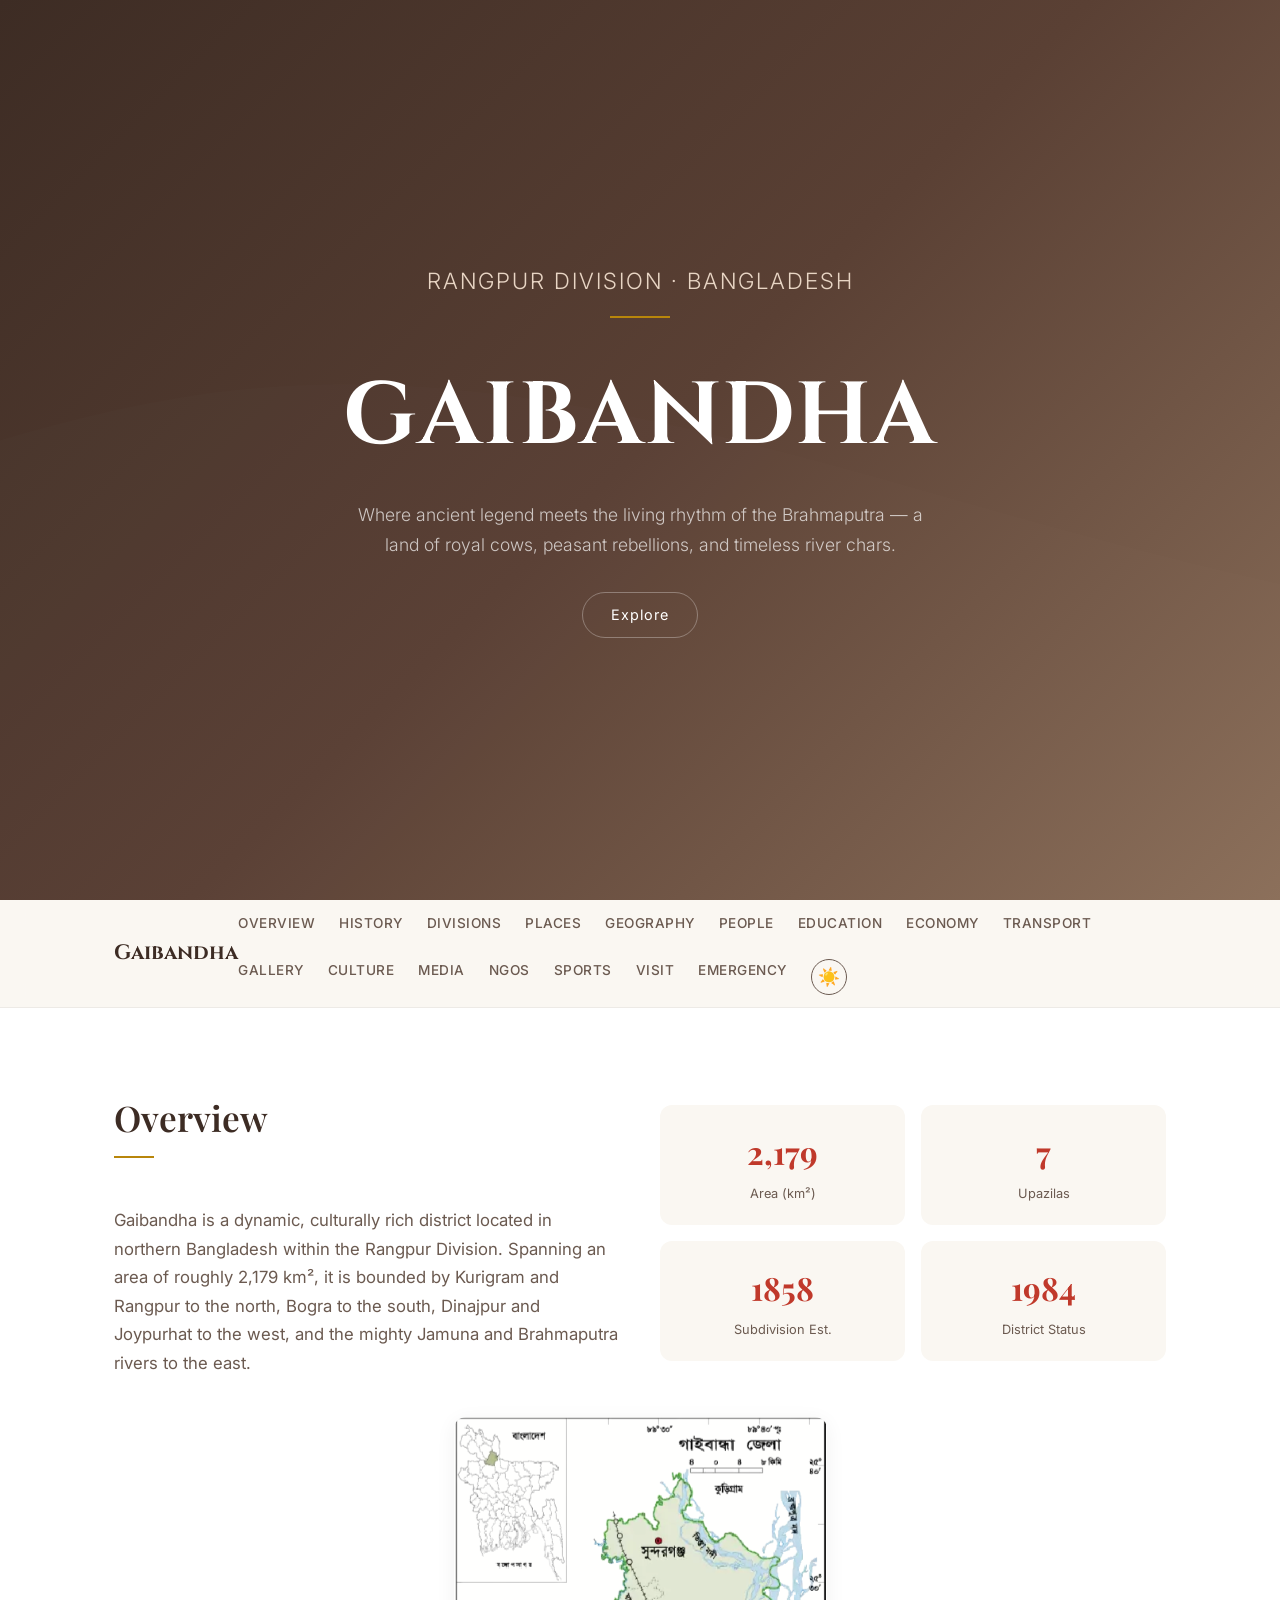
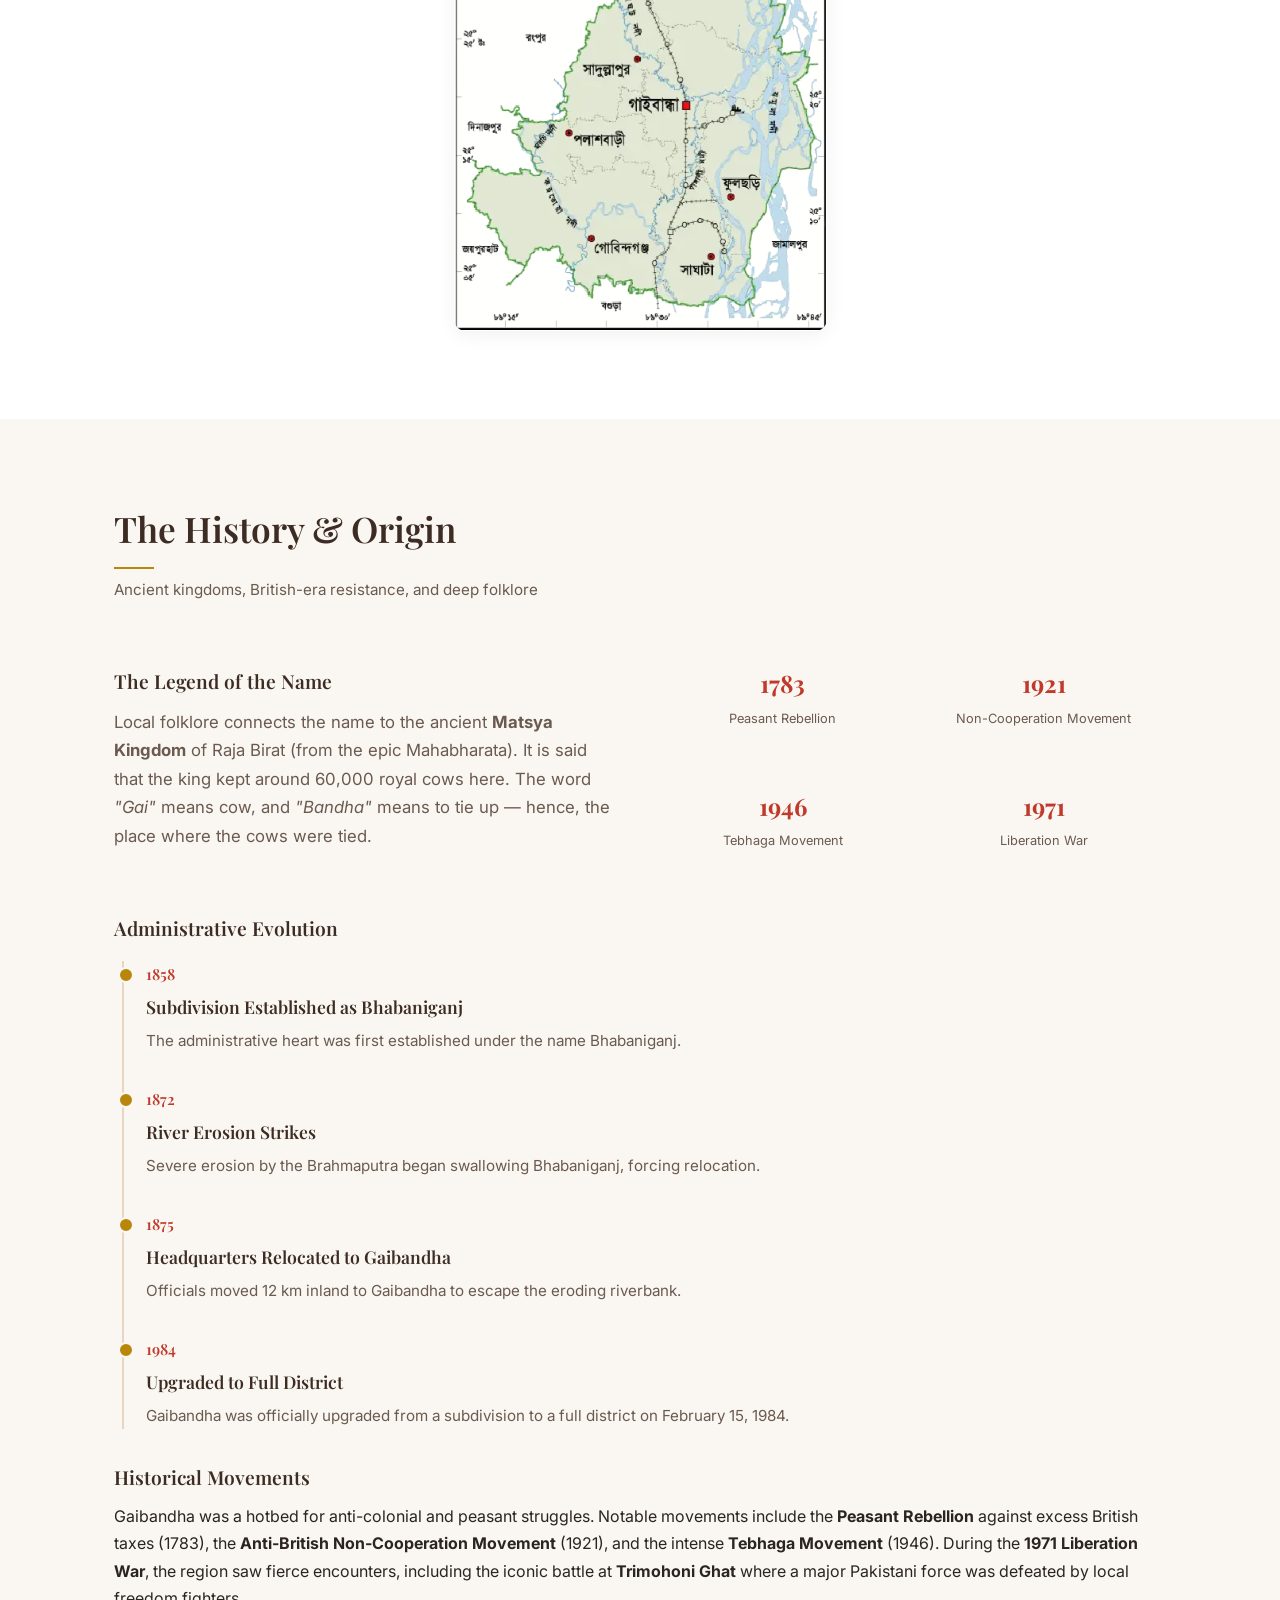
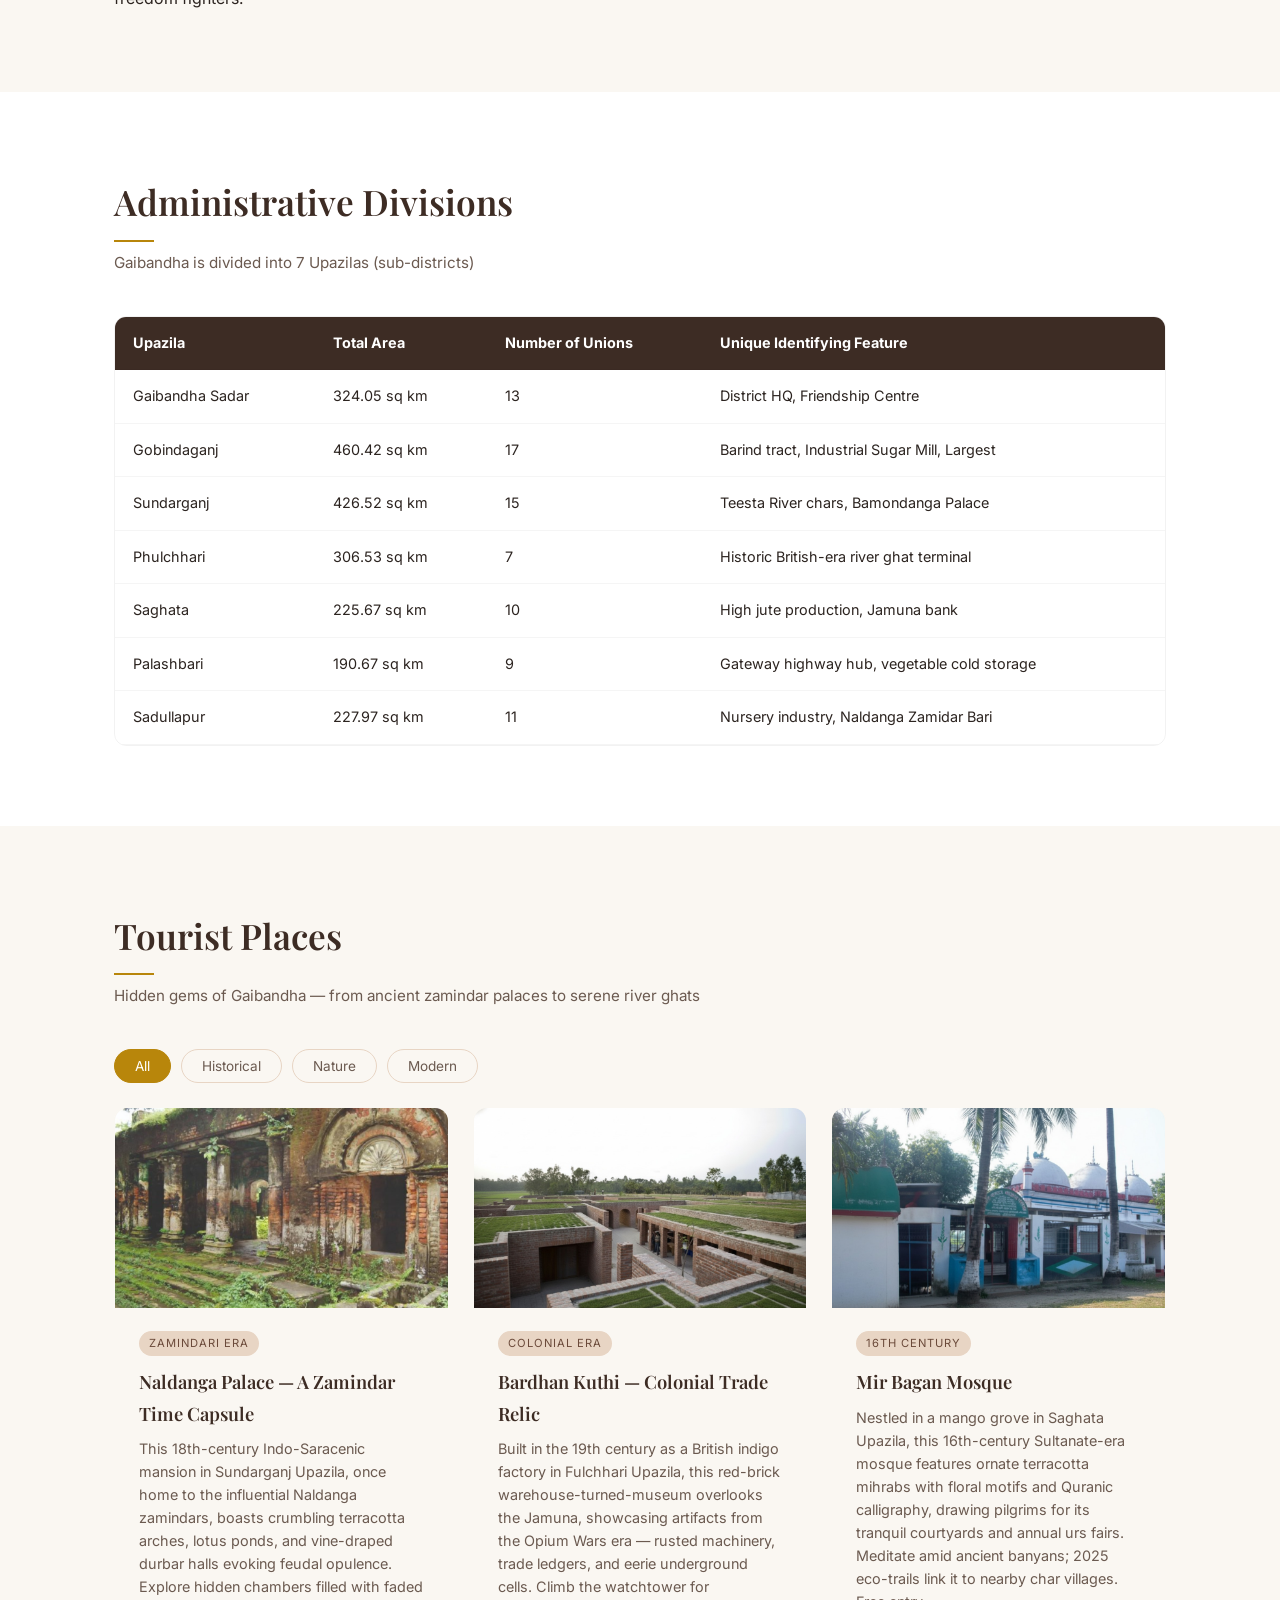
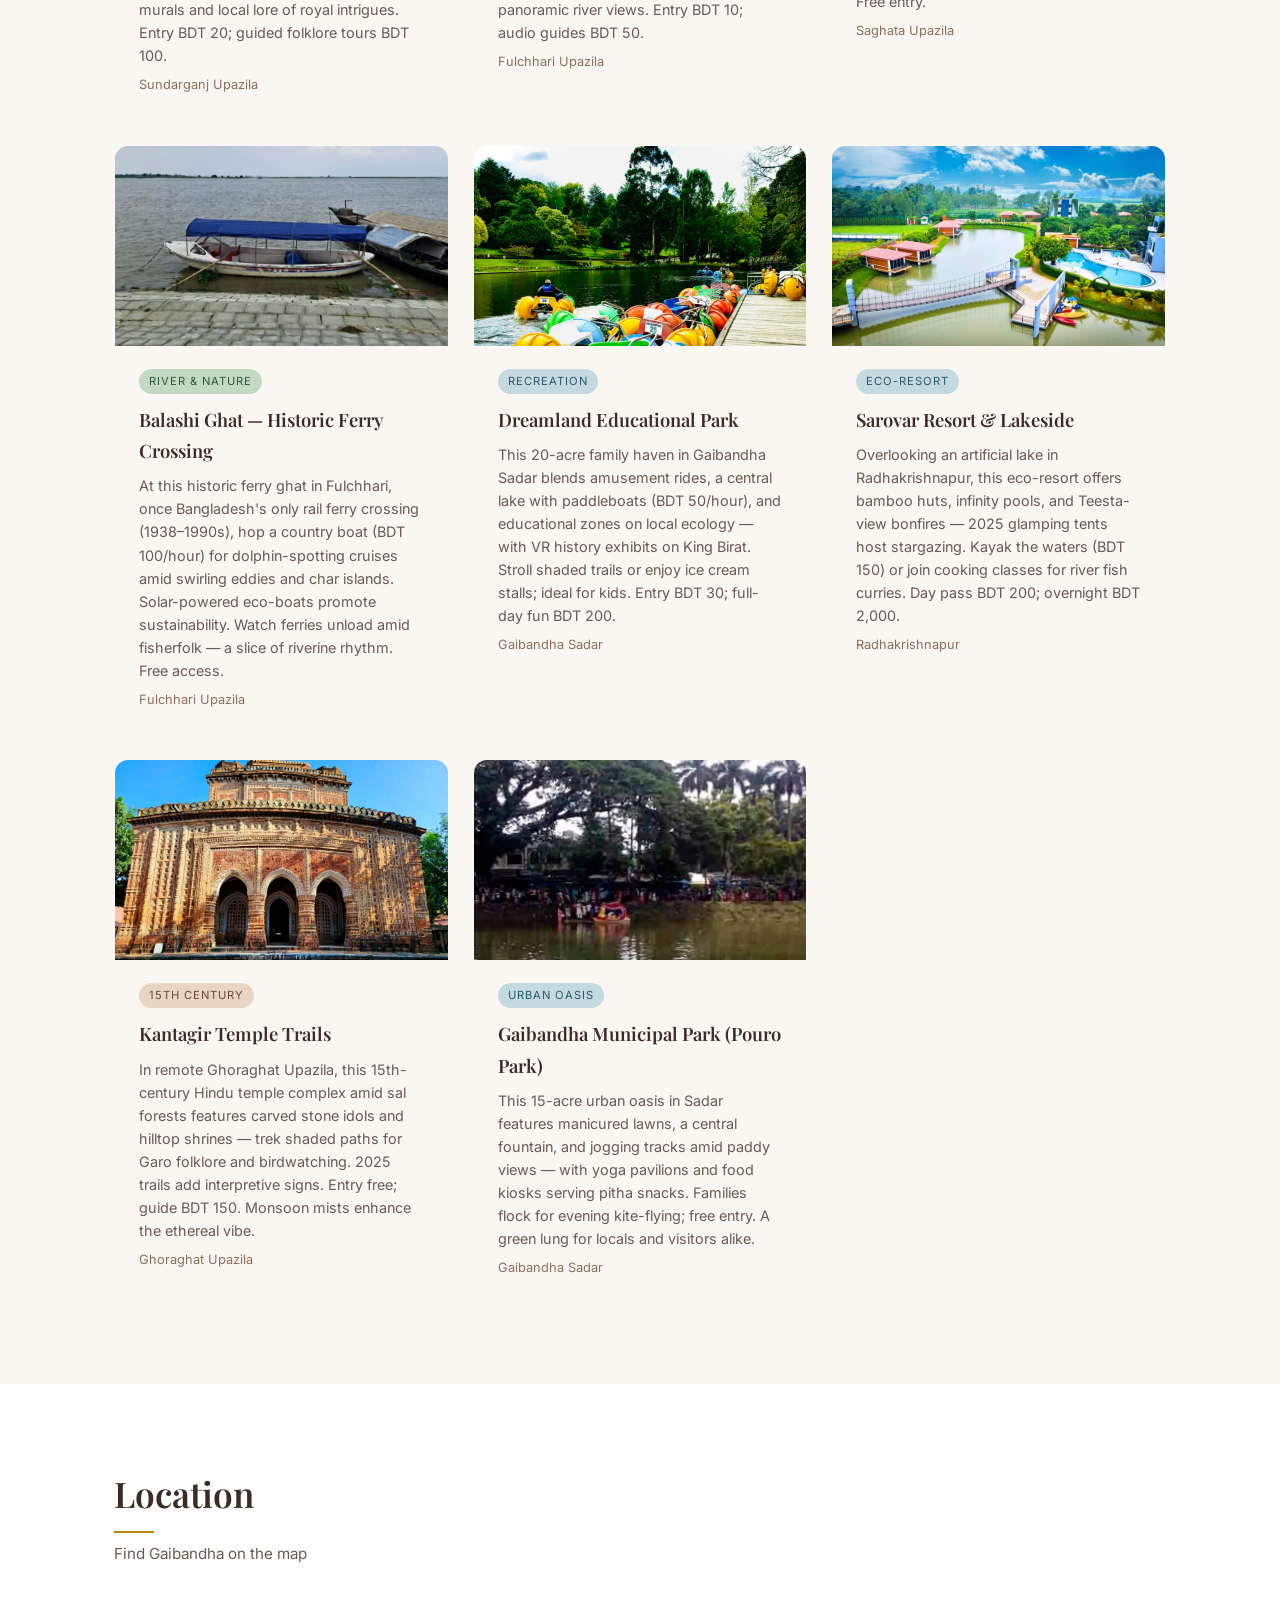
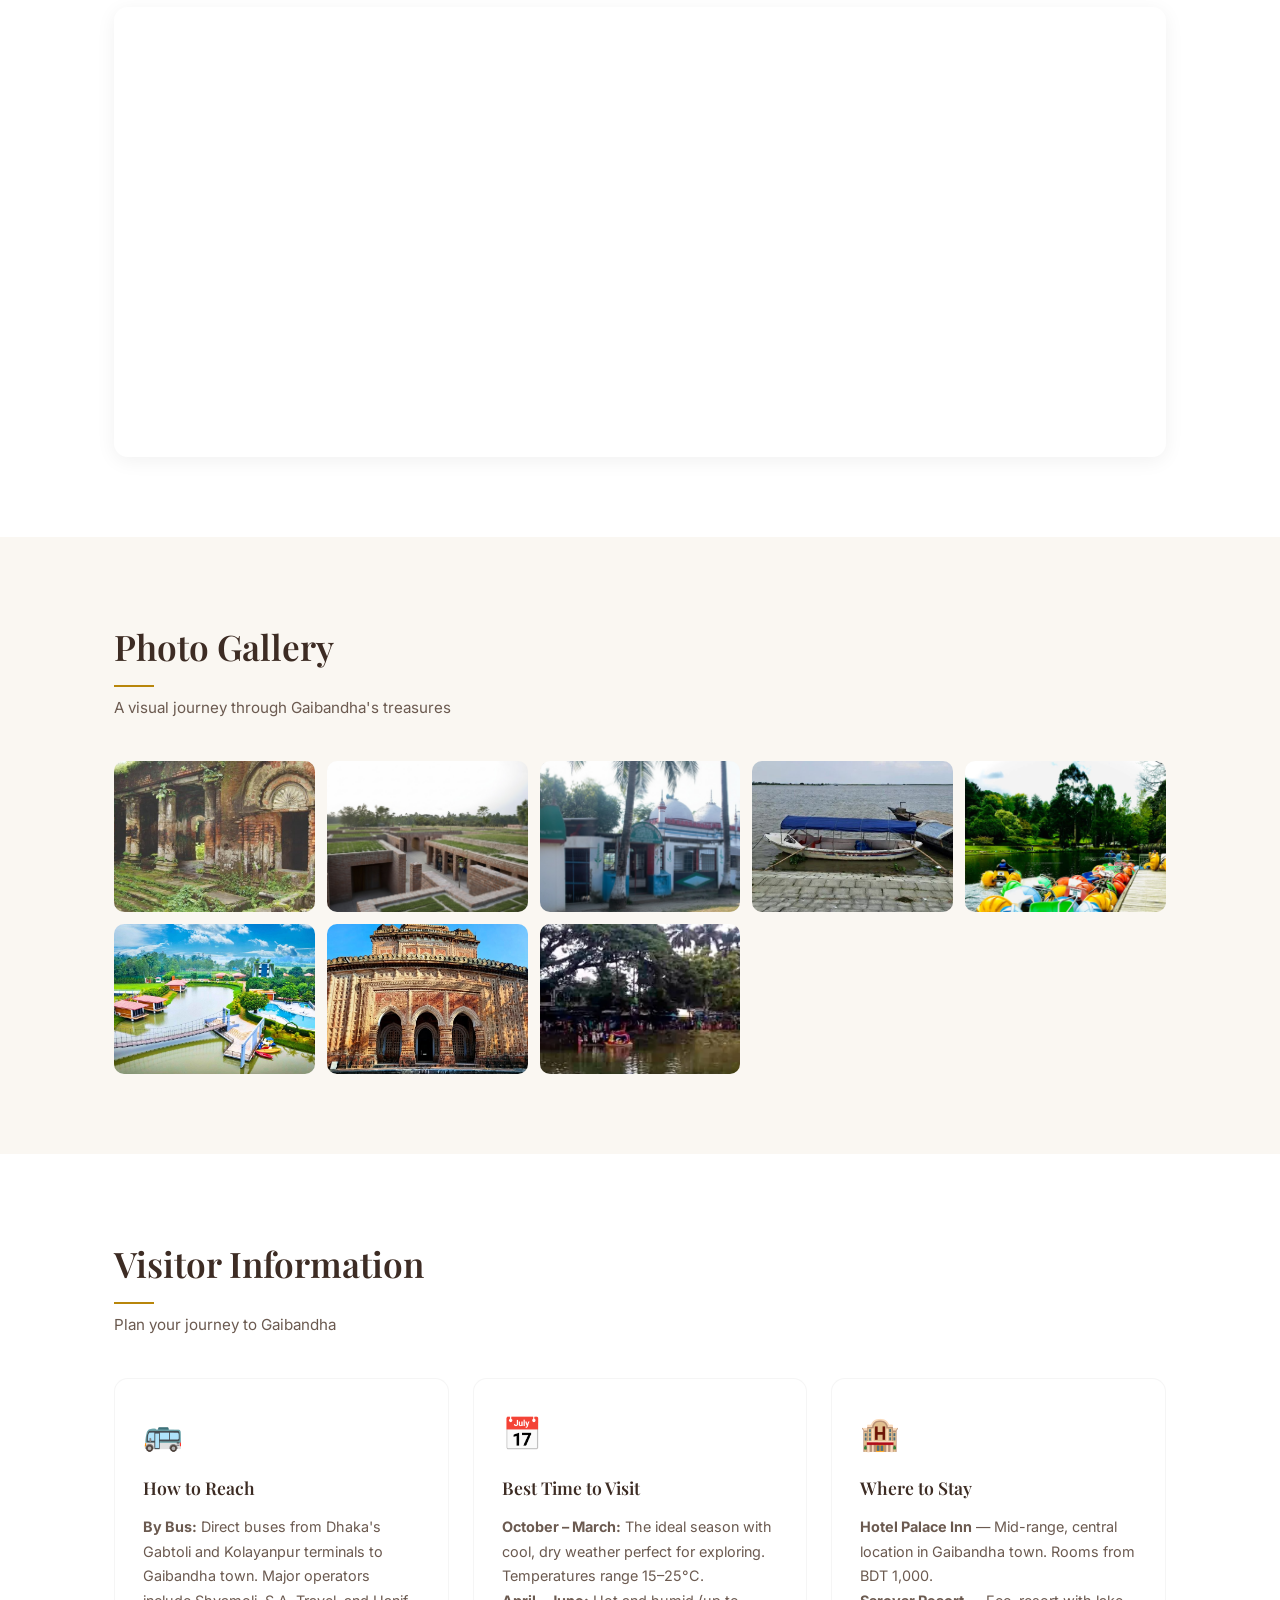
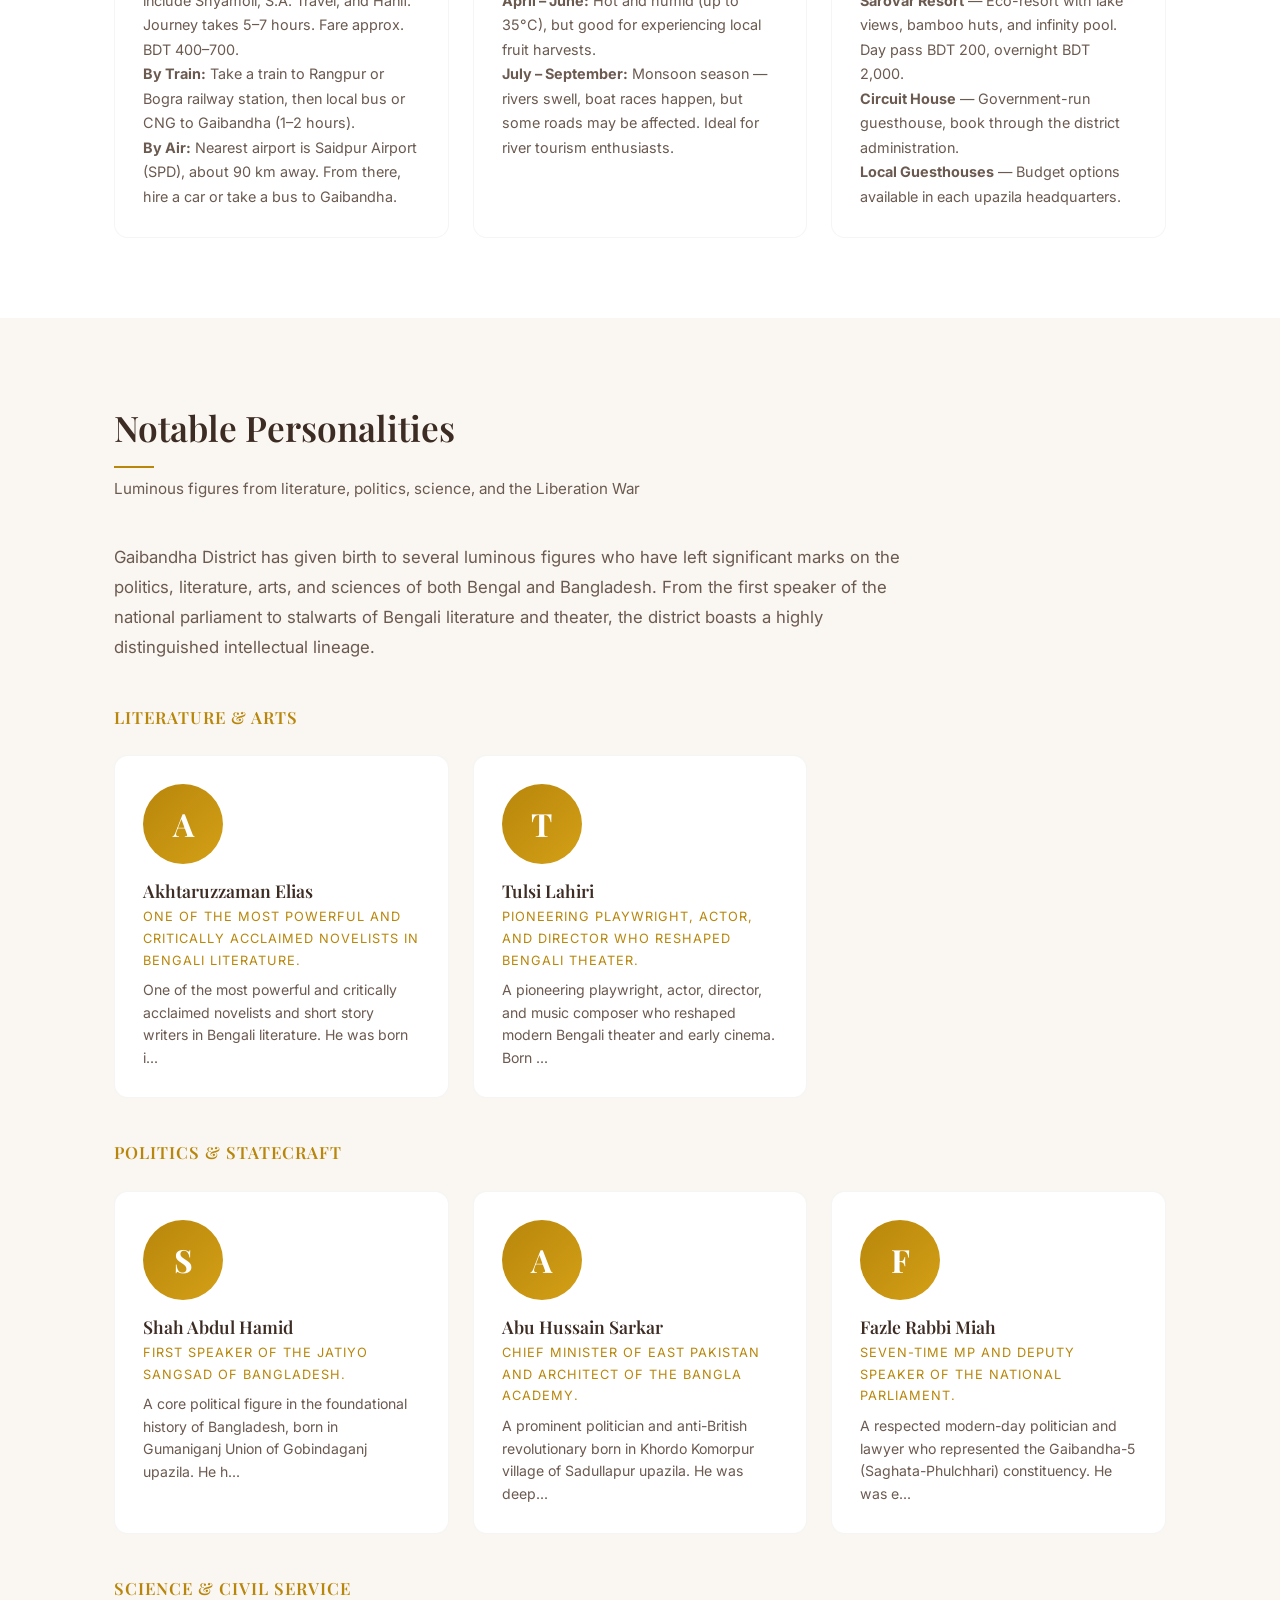
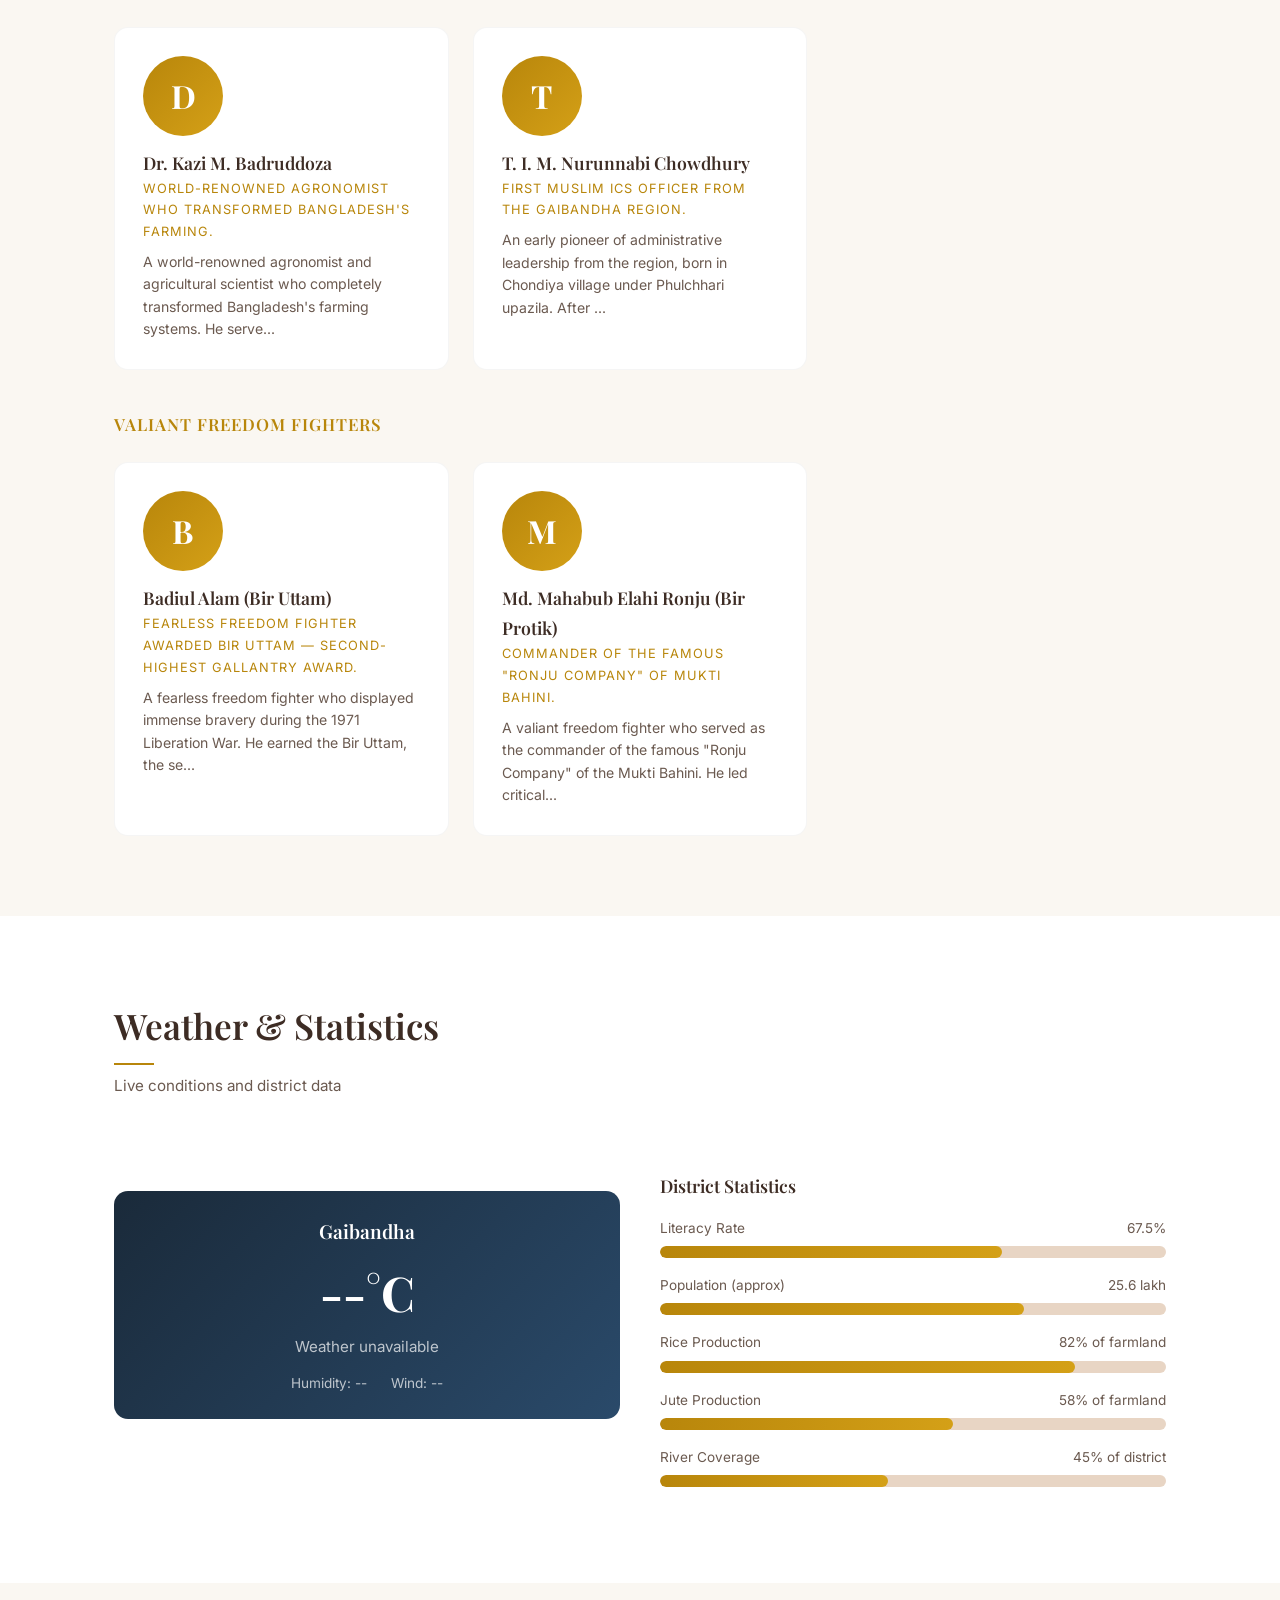
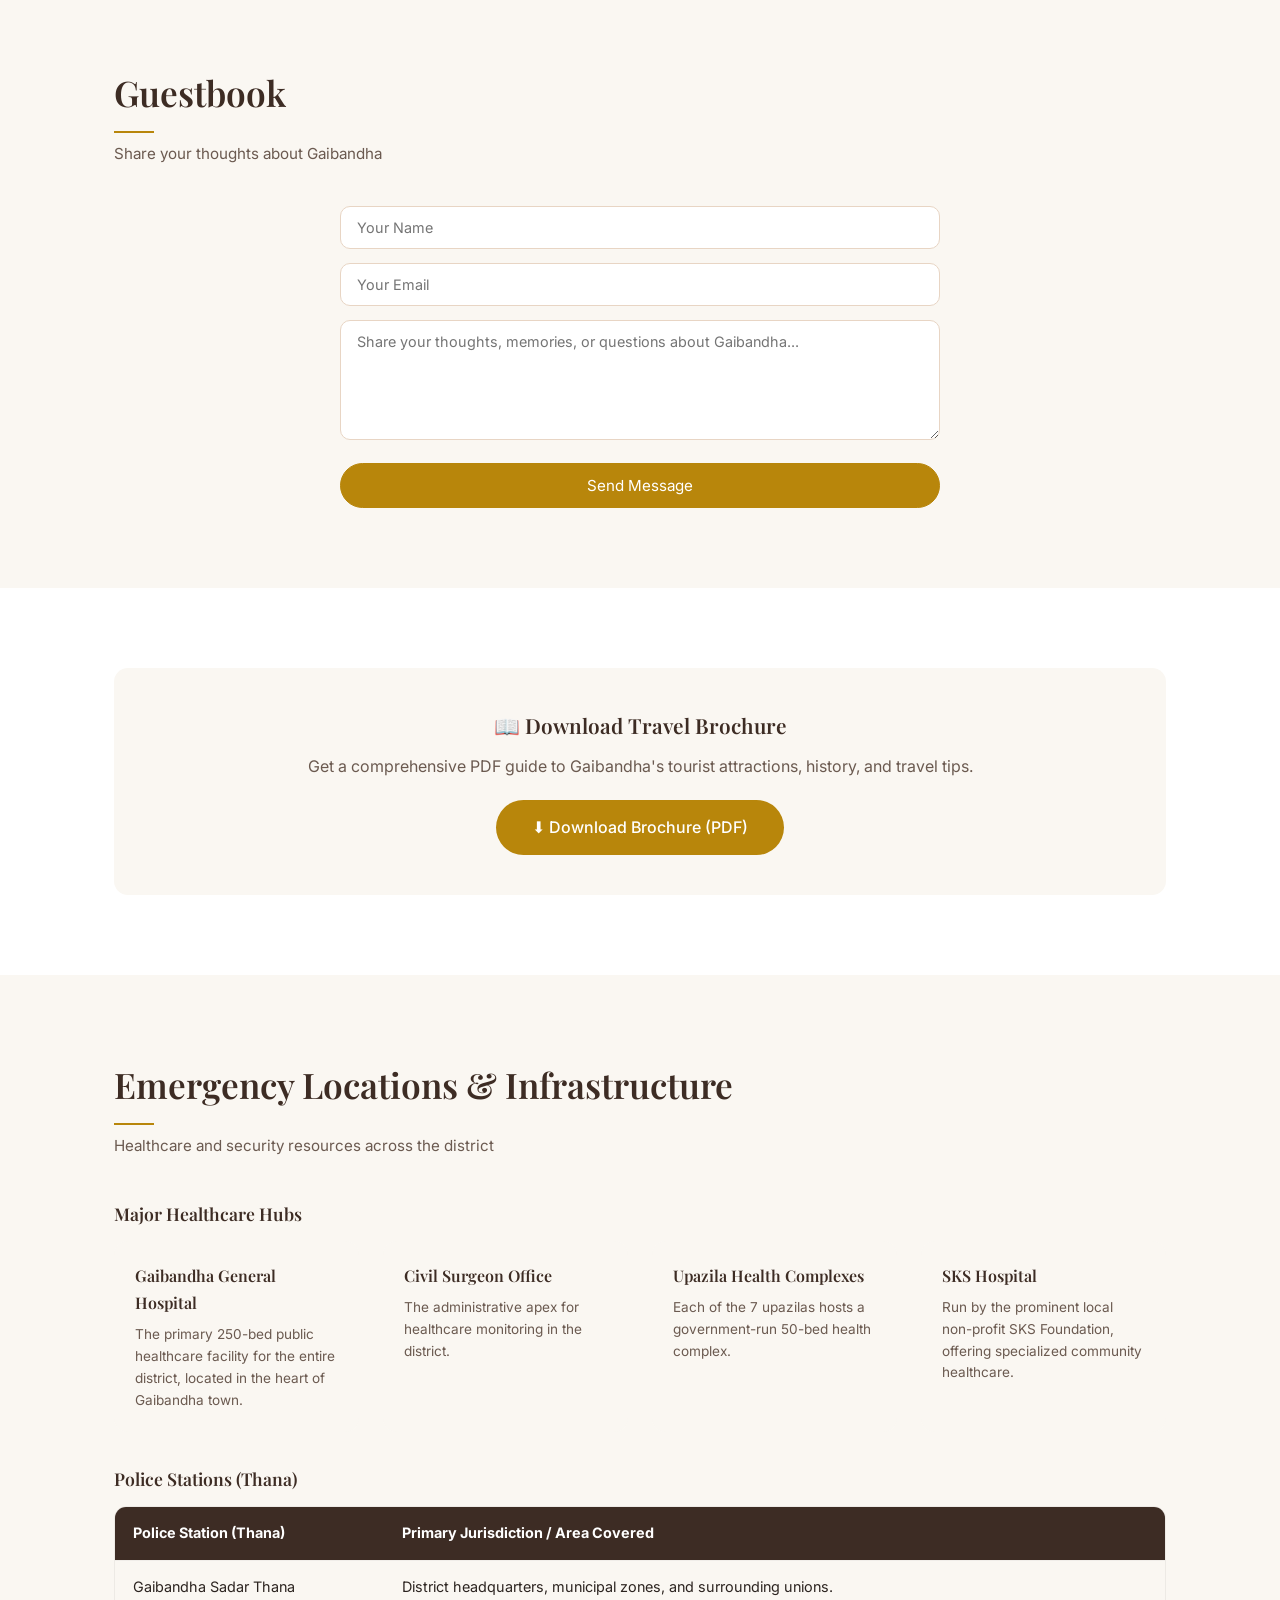
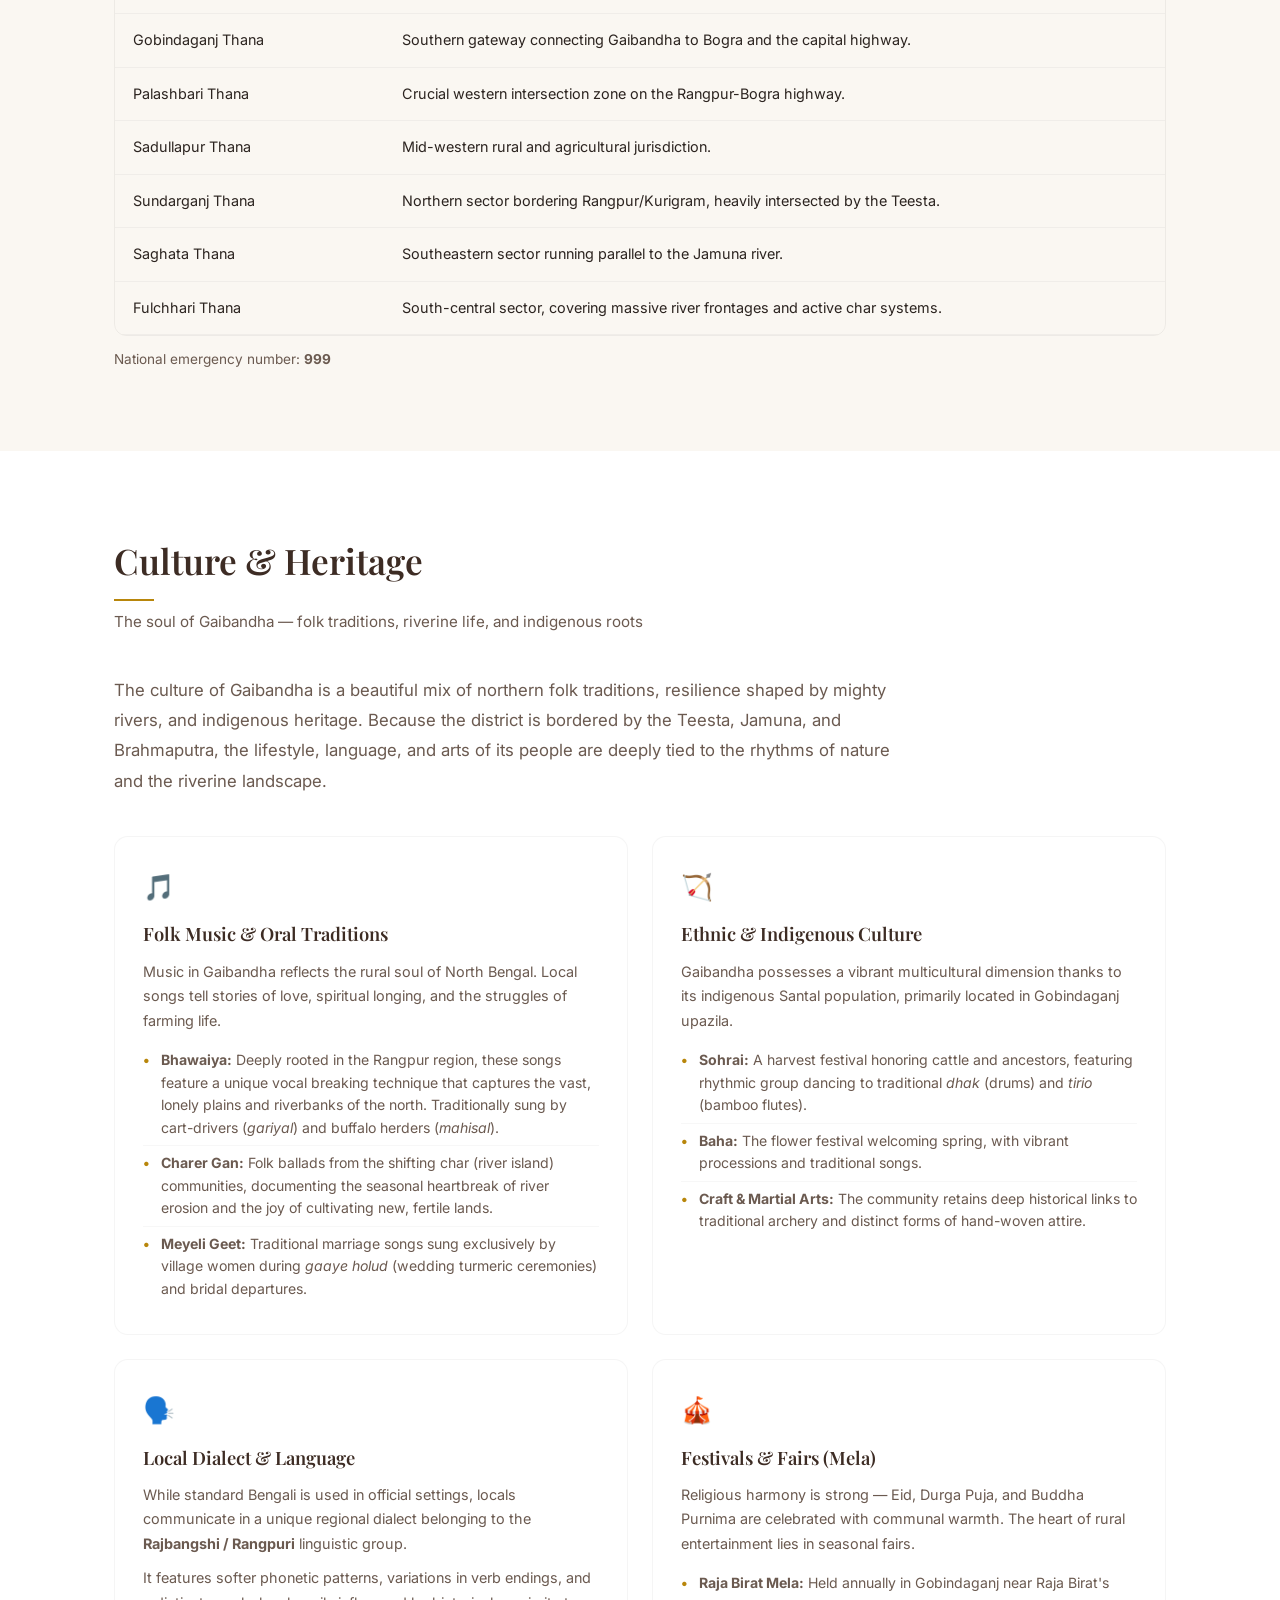
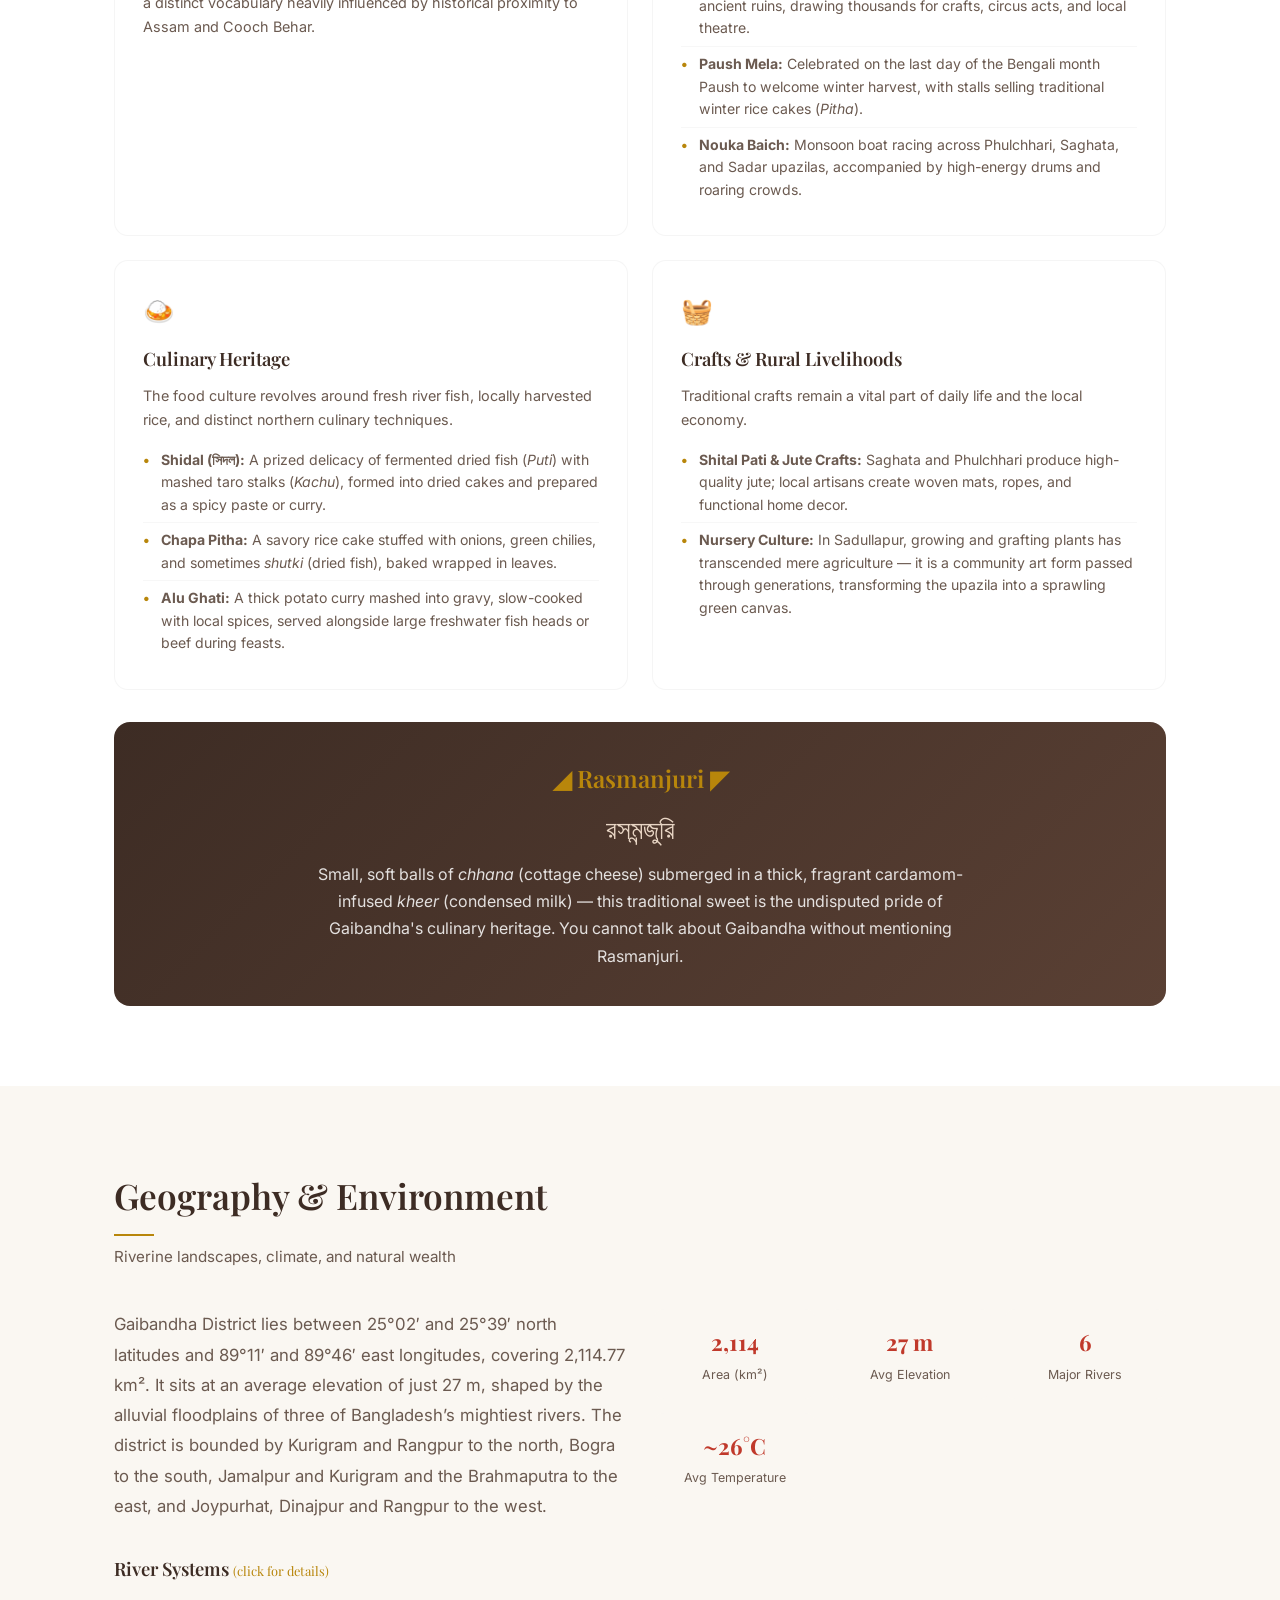
==== index.html @ a961a449 "Initial commit: Gaibandha district single-page website" ====
<!DOCTYPE html>
<html lang="en" data-theme="light">
<head>
  <meta charset="UTF-8" />
  <meta name="viewport" content="width=device-width, initial-scale=1.0" />
  <title>Gaibandha — Land of the Matsya Kingdom</title>
  <meta name="description" content="Explore Gaibandha — a culturally rich district in northern Bangladesh within the Rangpur Division. Discover the legend of the Matsya Kingdom, ancient zamindar palaces, river ghats, and vibrant folk traditions." />
  <meta name="keywords" content="Gaibandha, Bangladesh, Matsya Kingdom, tourist places, Naldanga Palace, Balashi Ghat, Bardhan Kuthi, Rangpur Division" />
  <meta property="og:title" content="Gaibandha — Land of the Matsya Kingdom" />
  <meta property="og:description" content="Where ancient legend meets the living rhythm of the Brahmaputra — a land of royal cows, peasant rebellions, and timeless river chars." />
  <meta property="og:image" content="map.png" />
  <meta property="og:url" content="https://gaibandha.gov.bd" />
  <meta property="og:type" content="website" />
  <meta property="og:locale" content="en_US" />
  <meta name="twitter:card" content="summary_large_image" />
  <meta name="twitter:title" content="Gaibandha — Land of the Matsya Kingdom" />
  <meta name="twitter:description" content="Where ancient legend meets the living rhythm of the Brahmaputra — a land of royal cows, peasant rebellions, and timeless river chars." />
  <meta name="twitter:image" content="map.png" />
  <link rel="stylesheet" href="style.css">
</head>
<body>

<div id="loader">
  <div class="loader-spinner"></div>
  <div class="loader-text">Loading Gaibandha...</div>
</div>

<!-- ═══ Hero ═══ -->
<header class="hero">
  <div class="hero-content">
    <p class="subtitle">Rangpur Division · Bangladesh</p>
    <div class="divider"></div>
    <h1>Gaibandha</h1>
    <p class="tagline">Where ancient legend meets the living rhythm of the Brahmaputra — a land of royal cows, peasant rebellions, and timeless river chars.</p>
    <a href="#overview" class="scroll-btn">Explore</a>
  </div>
</header>

<!-- ═══ Nav ═══ -->
<nav>
  <div class="container">
    <a href="#" class="logo">Gaibandha</a>
    <button class="hamburger" id="hamburger" aria-label="Toggle navigation menu">
      <span></span>
      <span></span>
      <span></span>
    </button>
    <div class="links" id="navLinks">
      <a href="#overview">Overview</a>
      <a href="#history">History</a>
      <a href="#admin">Divisions</a>
      <a href="#tourist-places">Places</a>
      <a href="#geography">Geography</a>
      <a href="#demographics">People</a>
      <a href="#education">Education</a>
      <a href="#economy">Economy</a>
      <a href="#transport">Transport</a>
      <a href="#gallery">Gallery</a>
      <a href="#culture">Culture</a>
      <a href="#media">Media</a>
      <a href="#ngos">NGOs</a>
      <a href="#sports">Sports</a>
      <a href="#visitor-info">Visit</a>
      <a href="#emergency">Emergency</a>
      <button class="dark-toggle" id="darkToggle" aria-label="Toggle dark mode">☀️</button>
    </div>
  </div>
</nav>

<!-- ═══ Overview ═══ -->
<section id="overview">
  <div class="container">
    <div class="overview-grid">
      <div>
        <div class="section-header">
          <h2 class="section-title">Overview</h2>
        </div>
        <p>Gaibandha is a dynamic, culturally rich district located in northern Bangladesh within the Rangpur Division. Spanning an area of roughly 2,179 km&sup2;, it is bounded by Kurigram and Rangpur to the north, Bogra to the south, Dinajpur and Joypurhat to the west, and the mighty Jamuna and Brahmaputra rivers to the east.</p>
      </div>
      <div class="stat-cards">
        <div class="stat-card">
          <div class="num">2,179</div>
          <div class="label">Area (km&sup2;)</div>
        </div>
        <div class="stat-card">
          <div class="num">7</div>
          <div class="label">Upazilas</div>
        </div>
        <div class="stat-card">
          <div class="num">1858</div>
          <div class="label">Subdivision Est.</div>
        </div>
        <div class="stat-card">
          <div class="num">1984</div>
          <div class="label">District Status</div>
        </div>
      </div>
    </div>
    <div style="margin-top:40px;text-align:center;">
      <img src="map.png" alt="Map of Gaibandha" style="max-width:100%;height:auto;border-radius:12px;box-shadow:var(--shadow);">
    </div>
  </div>
</section>

<!-- ═══ History ═══ -->
<section id="history">
  <div class="container">
    <div class="section-header">
      <h2 class="section-title">The History &amp; Origin</h2>
      <p class="section-sub">Ancient kingdoms, British-era resistance, and deep folklore</p>
    </div>
    <div class="overview-grid">
      <div>
        <h3 style="font-size:1.2rem;margin-bottom:10px;">The Legend of the Name</h3>
        <p>Local folklore connects the name to the ancient <strong>Matsya Kingdom</strong> of Raja Birat (from the epic Mahabharata). It is said that the king kept around 60,000 royal cows here. The word <em>"Gai"</em> means cow, and <em>"Bandha"</em> means to tie up — hence, the place where the cows were tied.</p>
      </div>
      <div class="stat-cards">
        <div class="stat-card">
          <div class="num" style="font-size:1.5rem;">1783</div>
          <div class="label">Peasant Rebellion</div>
        </div>
        <div class="stat-card">
          <div class="num" style="font-size:1.5rem;">1921</div>
          <div class="label">Non-Cooperation Movement</div>
        </div>
        <div class="stat-card">
          <div class="num" style="font-size:1.5rem;">1946</div>
          <div class="label">Tebhaga Movement</div>
        </div>
        <div class="stat-card">
          <div class="num" style="font-size:1.5rem;">1971</div>
          <div class="label">Liberation War</div>
        </div>
      </div>
    </div>
    <div style="margin-top:40px;">
      <h3 style="font-size:1.2rem;margin-bottom:16px;">Administrative Evolution</h3>
      <div class="timeline">
        <div class="timeline-item">
          <span class="year">1858</span>
          <h4>Subdivision Established as Bhabaniganj</h4>
          <p>The administrative heart was first established under the name Bhabaniganj.</p>
        </div>
        <div class="timeline-item">
          <span class="year">1872</span>
          <h4>River Erosion Strikes</h4>
          <p>Severe erosion by the Brahmaputra began swallowing Bhabaniganj, forcing relocation.</p>
        </div>
        <div class="timeline-item">
          <span class="year">1875</span>
          <h4>Headquarters Relocated to Gaibandha</h4>
          <p>Officials moved 12 km inland to Gaibandha to escape the eroding riverbank.</p>
        </div>
        <div class="timeline-item">
          <span class="year">1984</span>
          <h4>Upgraded to Full District</h4>
          <p>Gaibandha was officially upgraded from a subdivision to a full district on February 15, 1984.</p>
        </div>
      </div>
    </div>
    <div style="margin-top:32px;">
      <h3 style="font-size:1.2rem;margin-bottom:10px;">Historical Movements</h3>
      <p>Gaibandha was a hotbed for anti-colonial and peasant struggles. Notable movements include the <strong>Peasant Rebellion</strong> against excess British taxes (1783), the <strong>Anti-British Non-Cooperation Movement</strong> (1921), and the intense <strong>Tebhaga Movement</strong> (1946). During the <strong>1971 Liberation War</strong>, the region saw fierce encounters, including the iconic battle at <strong>Trimohoni Ghat</strong> where a major Pakistani force was defeated by local freedom fighters.</p>
    </div>
  </div>
</section>

<!-- ═══ Admin Divisions ═══ -->
<section id="admin">
  <div class="container">
    <div class="section-header">
      <h2 class="section-title">Administrative Divisions</h2>
      <p class="section-sub">Gaibandha is divided into 7 Upazilas (sub-districts)</p>
    </div>
    <div class="table-wrap">
      <table class="upazila-table">
        <thead>
          <tr>
            <th>Upazila</th>
            <th>Total Area</th>
            <th>Number of Unions</th>
            <th>Unique Identifying Feature</th>
          </tr>
        </thead>
        <tbody>
          <tr class="upazila-row" data-upazila="Gaibandha Sadar"><td>Gaibandha Sadar</td><td>324.05 sq km</td><td>13</td><td>District HQ, Friendship Centre</td></tr>
          <tr class="upazila-row" data-upazila="Gobindaganj"><td>Gobindaganj</td><td>460.42 sq km</td><td>17</td><td>Barind tract, Industrial Sugar Mill, Largest</td></tr>
          <tr class="upazila-row" data-upazila="Sundarganj"><td>Sundarganj</td><td>426.52 sq km</td><td>15</td><td>Teesta River chars, Bamondanga Palace</td></tr>
          <tr class="upazila-row" data-upazila="Phulchhari"><td>Phulchhari</td><td>306.53 sq km</td><td>7</td><td>Historic British-era river ghat terminal</td></tr>
          <tr class="upazila-row" data-upazila="Saghata"><td>Saghata</td><td>225.67 sq km</td><td>10</td><td>High jute production, Jamuna bank</td></tr>
          <tr class="upazila-row" data-upazila="Palashbari"><td>Palashbari</td><td>190.67 sq km</td><td>9</td><td>Gateway highway hub, vegetable cold storage</td></tr>
          <tr class="upazila-row" data-upazila="Sadullapur"><td>Sadullapur</td><td>227.97 sq km</td><td>11</td><td>Nursery industry, Naldanga Zamidar Bari</td></tr>
        </tbody>
      </table>
    </div>
  </div>
</section>

<!-- ═══ Tourist Places ═══ -->
<section id="tourist-places">
  <div class="container">
    <div class="section-header">
      <h2 class="section-title">Tourist Places</h2>
      <p class="section-sub">Hidden gems of Gaibandha — from ancient zamindar palaces to serene river ghats</p>
    </div>

    <div class="filter-bar">
      <button class="filter-btn active" data-filter="all">All</button>
      <button class="filter-btn" data-filter="historical">Historical</button>
      <button class="filter-btn" data-filter="nature">Nature</button>
      <button class="filter-btn" data-filter="modern">Modern</button>
    </div>

    <div class="places-grid">
      <div class="place-card" data-place="naldanga-palace">
        <img class="card-img" src="A Zamindar Time Capsule.png" alt="Naldanga Palace ruins">
        <div class="card-body">
          <span class="badge badge-historical">Zamindari Era</span>
          <h3>Naldanga Palace — A Zamindar Time Capsule</h3>
          <p>This 18th-century Indo-Saracenic mansion in Sundarganj Upazila, once home to the influential Naldanga zamindars, boasts crumbling terracotta arches, lotus ponds, and vine-draped durbar halls evoking feudal opulence. Explore hidden chambers filled with faded murals and local lore of royal intrigues. Entry BDT 20; guided folklore tours BDT 100.</p>
          <p class="loc">Sundarganj Upazila</p>
        </div>
      </div>

      <div class="place-card" data-place="bardhan-kuthi">
        <img class="card-img" src="Bardhan Kuthi.png" alt="Bardhan Kuthi">
        <div class="card-body">
          <span class="badge badge-historical">Colonial Era</span>
          <h3>Bardhan Kuthi — Colonial Trade Relic</h3>
          <p>Built in the 19th century as a British indigo factory in Fulchhari Upazila, this red-brick warehouse-turned-museum overlooks the Jamuna, showcasing artifacts from the Opium Wars era — rusted machinery, trade ledgers, and eerie underground cells. Climb the watchtower for panoramic river views. Entry BDT 10; audio guides BDT 50.</p>
          <p class="loc">Fulchhari Upazila</p>
        </div>
      </div>

      <div class="place-card" data-place="mir-bagan-mosque">
        <img class="card-img" src="Mir Bagan Mosque.png" alt="Mir Bagan Mosque">
        <div class="card-body">
          <span class="badge badge-historical">16th Century</span>
          <h3>Mir Bagan Mosque</h3>
          <p>Nestled in a mango grove in Saghata Upazila, this 16th-century Sultanate-era mosque features ornate terracotta mihrabs with floral motifs and Quranic calligraphy, drawing pilgrims for its tranquil courtyards and annual urs fairs. Meditate amid ancient banyans; 2025 eco-trails link it to nearby char villages. Free entry.</p>
          <p class="loc">Saghata Upazila</p>
        </div>
      </div>

      <div class="place-card" data-place="balashi-ghat">
        <img class="card-img" src="Balashi Ghat.jpg" alt="Balashi Ghat">
        <div class="card-body">
          <span class="badge badge-nature">River &amp; Nature</span>
          <h3>Balashi Ghat — Historic Ferry Crossing</h3>
          <p>At this historic ferry ghat in Fulchhari, once Bangladesh's only rail ferry crossing (1938–1990s), hop a country boat (BDT 100/hour) for dolphin-spotting cruises amid swirling eddies and char islands. Solar-powered eco-boats promote sustainability. Watch ferries unload amid fisherfolk — a slice of riverine rhythm. Free access.</p>
          <p class="loc">Fulchhari Upazila</p>
        </div>
      </div>

      <div class="place-card" data-place="dreamland-park">
        <img class="card-img" src="Dreamland.png" alt="Dreamland Educational Park">
        <div class="card-body">
          <span class="badge badge-modern">Recreation</span>
          <h3>Dreamland Educational Park</h3>
          <p>This 20-acre family haven in Gaibandha Sadar blends amusement rides, a central lake with paddleboats (BDT 50/hour), and educational zones on local ecology — with VR history exhibits on King Birat. Stroll shaded trails or enjoy ice cream stalls; ideal for kids. Entry BDT 30; full-day fun BDT 200.</p>
          <p class="loc">Gaibandha Sadar</p>
        </div>
      </div>

      <div class="place-card" data-place="sarovar-resort">
        <img class="card-img" src="Resort.png" alt="Sarovar Resort">
        <div class="card-body">
          <span class="badge badge-modern">Eco-Resort</span>
          <h3>Sarovar Resort &amp; Lakeside</h3>
          <p>Overlooking an artificial lake in Radhakrishnapur, this eco-resort offers bamboo huts, infinity pools, and Teesta-view bonfires — 2025 glamping tents host stargazing. Kayak the waters (BDT 150) or join cooking classes for river fish curries. Day pass BDT 200; overnight BDT 2,000.</p>
          <p class="loc">Radhakrishnapur</p>
        </div>
      </div>

      <div class="place-card" data-place="kantagir-temple">
        <img class="card-img" src="Kantagir.png" alt="Kantagir Temple">
        <div class="card-body">
          <span class="badge badge-historical">15th Century</span>
          <h3>Kantagir Temple Trails</h3>
          <p>In remote Ghoraghat Upazila, this 15th-century Hindu temple complex amid sal forests features carved stone idols and hilltop shrines — trek shaded paths for Garo folklore and birdwatching. 2025 trails add interpretive signs. Entry free; guide BDT 150. Monsoon mists enhance the ethereal vibe.</p>
          <p class="loc">Ghoraghat Upazila</p>
        </div>
      </div>

      <div class="place-card" data-place="municipal-park">
        <img class="card-img" src="Park.png" alt="Gaibandha Municipal Park">
        <div class="card-body">
          <span class="badge badge-modern">Urban Oasis</span>
          <h3>Gaibandha Municipal Park (Pouro Park)</h3>
          <p>This 15-acre urban oasis in Sadar features manicured lawns, a central fountain, and jogging tracks amid paddy views — with yoga pavilions and food kiosks serving pitha snacks. Families flock for evening kite-flying; free entry. A green lung for locals and visitors alike.</p>
          <p class="loc">Gaibandha Sadar</p>
        </div>
      </div>
    </div>
  </div>
</section>

<!-- ═══ Map ═══ -->
<section id="map" style="background:var(--white);">
  <div class="container">
    <div class="section-header">
      <h2 class="section-title">Location</h2>
      <p class="section-sub">Find Gaibandha on the map</p>
    </div>
    <div style="border-radius:14px;overflow:hidden;box-shadow:var(--shadow);">
      <iframe src="https://www.google.com/maps/embed?pb=!1m18!1m12!1m3!1d380416.10040121176!2d89.13979143061954!3d25.343155718603946!2m3!1f0!2f0!3f0!3m2!1i1024!2i768!4f13.1!3m3!1m2!1s0x39fd21ead5d6cdab%3A0xeb323b445279fb0e!2sGaibandha%20District!5e1!3m2!1sen!2sbd!4v1779608721090!5m2!1sen!2sbd" width="100%" height="450" style="border:0;display:block;" allowfullscreen="" loading="lazy" referrerpolicy="no-referrer-when-downgrade"></iframe>
    </div>
  </div>
</section>

<!-- ═══ Gallery ═══ -->
<section id="gallery">
  <div class="container">
    <div class="section-header">
      <h2 class="section-title">Photo Gallery</h2>
      <p class="section-sub">A visual journey through Gaibandha's treasures</p>
    </div>
    <div class="gallery-grid">
      <div class="gallery-item" data-gallery-place="naldanga-palace"><img src="A Zamindar Time Capsule.png" alt="Naldanga Palace"><div class="gallery-overlay">Naldanga Palace</div></div>
      <div class="gallery-item" data-gallery-place="bardhan-kuthi"><img src="Bardhan Kuthi.png" alt="Bardhan Kuthi"><div class="gallery-overlay">Bardhan Kuthi</div></div>
      <div class="gallery-item" data-gallery-place="mir-bagan-mosque"><img src="Mir Bagan Mosque.png" alt="Mir Bagan Mosque"><div class="gallery-overlay">Mir Bagan Mosque</div></div>
      <div class="gallery-item" data-gallery-place="balashi-ghat"><img src="Balashi Ghat.jpg" alt="Balashi Ghat"><div class="gallery-overlay">Balashi Ghat</div></div>
      <div class="gallery-item" data-gallery-place="dreamland-park"><img src="Dreamland.png" alt="Dreamland Park"><div class="gallery-overlay">Dreamland Park</div></div>
      <div class="gallery-item" data-gallery-place="sarovar-resort"><img src="Resort.png" alt="Sarovar Resort"><div class="gallery-overlay">Sarovar Resort</div></div>
      <div class="gallery-item" data-gallery-place="kantagir-temple"><img src="Kantagir.png" alt="Kantagir Temple"><div class="gallery-overlay">Kantagir Temple</div></div>
      <div class="gallery-item" data-gallery-place="municipal-park"><img src="Park.png" alt="Municipal Park"><div class="gallery-overlay">Municipal Park</div></div>
    </div>
  </div>
</section>

<!-- ═══ Visitor Info ═══ -->
<section id="visitor-info" style="background:var(--white);">
  <div class="container">
    <div class="section-header">
      <h2 class="section-title">Visitor Information</h2>
      <p class="section-sub">Plan your journey to Gaibandha</p>
    </div>
    <div class="info-grid">
      <div class="info-card">
        <div class="info-icon">🚌</div>
        <h3>How to Reach</h3>
        <p><strong>By Bus:</strong> Direct buses from Dhaka's Gabtoli and Kolayanpur terminals to Gaibandha town. Major operators include Shyamoli, S.A. Travel, and Hanif. Journey takes 5–7 hours. Fare approx. BDT 400–700.</p>
        <p><strong>By Train:</strong> Take a train to Rangpur or Bogra railway station, then local bus or CNG to Gaibandha (1–2 hours).</p>
        <p><strong>By Air:</strong> Nearest airport is Saidpur Airport (SPD), about 90 km away. From there, hire a car or take a bus to Gaibandha.</p>
      </div>
      <div class="info-card">
        <div class="info-icon">📅</div>
        <h3>Best Time to Visit</h3>
        <p><strong>October – March:</strong> The ideal season with cool, dry weather perfect for exploring. Temperatures range 15–25°C.</p>
        <p><strong>April – June:</strong> Hot and humid (up to 35°C), but good for experiencing local fruit harvests.</p>
        <p><strong>July – September:</strong> Monsoon season — rivers swell, boat races happen, but some roads may be affected. Ideal for river tourism enthusiasts.</p>
      </div>
      <div class="info-card">
        <div class="info-icon">🏨</div>
        <h3>Where to Stay</h3>
        <p><strong>Hotel Palace Inn</strong> — Mid-range, central location in Gaibandha town. Rooms from BDT 1,000.</p>
        <p><strong>Sarovar Resort</strong> — Eco-resort with lake views, bamboo huts, and infinity pool. Day pass BDT 200, overnight BDT 2,000.</p>
        <p><strong>Circuit House</strong> — Government-run guesthouse, book through the district administration.</p>
        <p><strong>Local Guesthouses</strong> — Budget options available in each upazila headquarters.</p>
      </div>
    </div>
  </div>
</section>

<!-- ═══ Personalities ═══ -->
<section id="personalities">
  <div class="container">
    <div class="section-header">
      <h2 class="section-title">Notable Personalities</h2>
      <p class="section-sub">Luminous figures from literature, politics, science, and the Liberation War</p>
    </div>
    <p class="culture-intro">Gaibandha District has given birth to several luminous figures who have left significant marks on the politics, literature, arts, and sciences of both Bengal and Bangladesh. From the first speaker of the national parliament to stalwarts of Bengali literature and theater, the district boasts a highly distinguished intellectual lineage.</p>
    <div class="person-grid" id="personGrid"></div>
  </div>
</section>

<!-- ═══ Weather & Stats ═══ -->
<section id="weather-stats" style="background:var(--white);">
  <div class="container">
    <div class="section-header">
      <h2 class="section-title">Weather &amp; Statistics</h2>
      <p class="section-sub">Live conditions and district data</p>
    </div>
    <div class="overview-grid">
      <div>
        <div class="weather-widget">
          <h3>Gaibandha</h3>
          <div class="weather-temp" id="weatherTemp">--°C</div>
          <div class="weather-desc" id="weatherDesc">Loading...</div>
          <div class="weather-details">
            <span>Humidity: <span id="weatherHumidity">--</span></span>
            <span>Wind: <span id="weatherWind">--</span></span>
          </div>
        </div>
      </div>
      <div>
        <div class="chart-section">
          <h3 style="font-size:1.1rem;margin-bottom:16px;">District Statistics</h3>
          <div class="chart-bar-group">
            <div class="chart-bar-label"><span>Literacy Rate</span><span>67.5%</span></div>
            <div class="chart-bar-track"><div class="chart-bar-fill" style="width:67.5%"></div></div>
          </div>
          <div class="chart-bar-group">
            <div class="chart-bar-label"><span>Population (approx)</span><span>25.6 lakh</span></div>
            <div class="chart-bar-track"><div class="chart-bar-fill" style="width:72%"></div></div>
          </div>
          <div class="chart-bar-group">
            <div class="chart-bar-label"><span>Rice Production</span><span>82% of farmland</span></div>
            <div class="chart-bar-track"><div class="chart-bar-fill" style="width:82%"></div></div>
          </div>
          <div class="chart-bar-group">
            <div class="chart-bar-label"><span>Jute Production</span><span>58% of farmland</span></div>
            <div class="chart-bar-track"><div class="chart-bar-fill" style="width:58%"></div></div>
          </div>
          <div class="chart-bar-group">
            <div class="chart-bar-label"><span>River Coverage</span><span>45% of district</span></div>
            <div class="chart-bar-track"><div class="chart-bar-fill" style="width:45%"></div></div>
          </div>
        </div>
      </div>
    </div>
  </div>
</section>

<!-- ═══ Guestbook ═══ -->
<section id="guestbook">
  <div class="container">
    <div class="section-header">
      <h2 class="section-title">Guestbook</h2>
      <p class="section-sub">Share your thoughts about Gaibandha</p>
    </div>
    <form class="guestbook-form" action="https://formspree.io/f/xqapaynv" method="POST">
      <input type="text" name="name" placeholder="Your Name" required>
      <input type="email" name="email" placeholder="Your Email" required>
      <textarea name="message" placeholder="Share your thoughts, memories, or questions about Gaibandha..." required></textarea>
      <button type="submit" class="submit-btn">Send Message</button>
    </form>
  </div>
</section>

<!-- ═══ Download Brochure ═══ -->
<section id="brochure" style="background:var(--white);">
  <div class="container">
    <div class="brochure-cta">
      <h3>📖 Download Travel Brochure</h3>
      <p>Get a comprehensive PDF guide to Gaibandha's tourist attractions, history, and travel tips.</p>
      <a href="Tourist places of gaibandha.pdf" class="brochure-btn" download>⬇ Download Brochure (PDF)</a>
    </div>
  </div>
</section>

<!-- ═══ Emergency ═══ -->
<section id="emergency">
  <div class="container">
    <div class="section-header">
      <h2 class="section-title">Emergency Locations &amp; Infrastructure</h2>
      <p class="section-sub">Healthcare and security resources across the district</p>
    </div>

    <div style="margin-bottom:32px;">
      <h3 style="font-size:1.1rem;margin-bottom:12px;">Major Healthcare Hubs</h3>
      <div class="places-grid" style="grid-template-columns:repeat(auto-fill,minmax(240px,1fr));">
        <div class="place-card" style="padding:20px;" data-map="Gaibandha General Hospital, Gaibandha">
          <h3 style="font-size:1rem;">Gaibandha General Hospital</h3>
          <p style="font-size:0.85rem;">The primary 250-bed public healthcare facility for the entire district, located in the heart of Gaibandha town.</p>
        </div>
        <div class="place-card" style="padding:20px;" data-map="Civil Surgeon Office, Gaibandha">
          <h3 style="font-size:1rem;">Civil Surgeon Office</h3>
          <p style="font-size:0.85rem;">The administrative apex for healthcare monitoring in the district.</p>
        </div>
        <div class="place-card" style="padding:20px;" data-map="Upazila Health Complex, Gaibandha">
          <h3 style="font-size:1rem;">Upazila Health Complexes</h3>
          <p style="font-size:0.85rem;">Each of the 7 upazilas hosts a government-run 50-bed health complex.</p>
        </div>
        <div class="place-card" style="padding:20px;" data-map="SKS Hospital, Gaibandha">
          <h3 style="font-size:1rem;">SKS Hospital</h3>
          <p style="font-size:0.85rem;">Run by the prominent local non-profit SKS Foundation, offering specialized community healthcare.</p>
        </div>
      </div>
    </div>

    <div>
      <h3 style="font-size:1.1rem;margin-bottom:12px;">Police Stations (Thana)</h3>
      <div class="table-wrap">
        <table>
          <thead>
            <tr>
              <th>Police Station (Thana)</th>
              <th>Primary Jurisdiction / Area Covered</th>
            </tr>
          </thead>
          <tbody>
            <tr data-map="Gaibandha Sadar Police Station"><td>Gaibandha Sadar Thana</td><td>District headquarters, municipal zones, and surrounding unions.</td></tr>
            <tr data-map="Gobindaganj Police Station"><td>Gobindaganj Thana</td><td>Southern gateway connecting Gaibandha to Bogra and the capital highway.</td></tr>
            <tr data-map="Palashbari Police Station"><td>Palashbari Thana</td><td>Crucial western intersection zone on the Rangpur-Bogra highway.</td></tr>
            <tr data-map="Sadullapur Police Station"><td>Sadullapur Thana</td><td>Mid-western rural and agricultural jurisdiction.</td></tr>
            <tr data-map="Sundarganj Police Station"><td>Sundarganj Thana</td><td>Northern sector bordering Rangpur/Kurigram, heavily intersected by the Teesta.</td></tr>
            <tr data-map="Saghata Police Station"><td>Saghata Thana</td><td>Southeastern sector running parallel to the Jamuna river.</td></tr>
            <tr data-map="Fulchhari Police Station"><td>Fulchhari Thana</td><td>South-central sector, covering massive river frontages and active char systems.</td></tr>
          </tbody>
        </table>
      </div>
      <p style="margin-top:12px;font-size:0.85rem;color:var(--text-light);">National emergency number: <strong>999</strong></p>
    </div>
  </div>
</section>

<!-- ═══ Culture ═══ -->
<section id="culture">
  <div class="container">
    <div class="section-header">
      <h2 class="section-title">Culture &amp; Heritage</h2>
      <p class="section-sub">The soul of Gaibandha — folk traditions, riverine life, and indigenous roots</p>
    </div>

    <p class="culture-intro">The culture of Gaibandha is a beautiful mix of northern folk traditions, resilience shaped by mighty rivers, and indigenous heritage. Because the district is bordered by the Teesta, Jamuna, and Brahmaputra, the lifestyle, language, and arts of its people are deeply tied to the rhythms of nature and the riverine landscape.</p>

    <div class="culture-grid">

      <div class="culture-item" data-culture="folk-music">
        <div class="item-icon">🎵</div>
        <h3>Folk Music &amp; Oral Traditions</h3>
        <p>Music in Gaibandha reflects the rural soul of North Bengal. Local songs tell stories of love, spiritual longing, and the struggles of farming life.</p>
        <ul class="sub-list">
          <li><strong>Bhawaiya:</strong> Deeply rooted in the Rangpur region, these songs feature a unique vocal breaking technique that captures the vast, lonely plains and riverbanks of the north. Traditionally sung by cart-drivers (<em>gariyal</em>) and buffalo herders (<em>mahisal</em>).</li>
          <li><strong>Charer Gan:</strong> Folk ballads from the shifting char (river island) communities, documenting the seasonal heartbreak of river erosion and the joy of cultivating new, fertile lands.</li>
          <li><strong>Meyeli Geet:</strong> Traditional marriage songs sung exclusively by village women during <em>gaaye holud</em> (wedding turmeric ceremonies) and bridal departures.</li>
        </ul>
      </div>

      <div class="culture-item" data-culture="indigenous-culture">
        <div class="item-icon">🏹</div>
        <h3>Ethnic &amp; Indigenous Culture</h3>
        <p>Gaibandha possesses a vibrant multicultural dimension thanks to its indigenous Santal population, primarily located in Gobindaganj upazila.</p>
        <ul class="sub-list">
          <li><strong>Sohrai:</strong> A harvest festival honoring cattle and ancestors, featuring rhythmic group dancing to traditional <em>dhak</em> (drums) and <em>tirio</em> (bamboo flutes).</li>
          <li><strong>Baha:</strong> The flower festival welcoming spring, with vibrant processions and traditional songs.</li>
          <li><strong>Craft &amp; Martial Arts:</strong> The community retains deep historical links to traditional archery and distinct forms of hand-woven attire.</li>
        </ul>
      </div>

      <div class="culture-item" data-culture="local-dialect">
        <div class="item-icon">🗣️</div>
        <h3>Local Dialect &amp; Language</h3>
        <p>While standard Bengali is used in official settings, locals communicate in a unique regional dialect belonging to the <strong>Rajbangshi / Rangpuri</strong> linguistic group.</p>
        <p>It features softer phonetic patterns, variations in verb endings, and a distinct vocabulary heavily influenced by historical proximity to Assam and Cooch Behar.</p>
      </div>

      <div class="culture-item" data-culture="festivals">
        <div class="item-icon">🎪</div>
        <h3>Festivals &amp; Fairs (Mela)</h3>
        <p>Religious harmony is strong — Eid, Durga Puja, and Buddha Purnima are celebrated with communal warmth. The heart of rural entertainment lies in seasonal fairs.</p>
        <ul class="sub-list">
          <li><strong>Raja Birat Mela:</strong> Held annually in Gobindaganj near Raja Birat's ancient ruins, drawing thousands for crafts, circus acts, and local theatre.</li>
          <li><strong>Paush Mela:</strong> Celebrated on the last day of the Bengali month Paush to welcome winter harvest, with stalls selling traditional winter rice cakes (<em>Pitha</em>).</li>
          <li><strong>Nouka Baich:</strong> Monsoon boat racing across Phulchhari, Saghata, and Sadar upazilas, accompanied by high-energy drums and roaring crowds.</li>
        </ul>
      </div>

      <div class="culture-item" data-culture="culinary">
        <div class="item-icon">🍛</div>
        <h3>Culinary Heritage</h3>
        <p>The food culture revolves around fresh river fish, locally harvested rice, and distinct northern culinary techniques.</p>
        <ul class="sub-list">
          <li><strong>Shidal (সিদল):</strong> A prized delicacy of fermented dried fish (<em>Puti</em>) with mashed taro stalks (<em>Kachu</em>), formed into dried cakes and prepared as a spicy paste or curry.</li>
          <li><strong>Chapa Pitha:</strong> A savory rice cake stuffed with onions, green chilies, and sometimes <em>shutki</em> (dried fish), baked wrapped in leaves.</li>
          <li><strong>Alu Ghati:</strong> A thick potato curry mashed into gravy, slow-cooked with local spices, served alongside large freshwater fish heads or beef during feasts.</li>
        </ul>
      </div>

      <div class="culture-item" data-culture="crafts">
        <div class="item-icon">🧺</div>
        <h3>Crafts &amp; Rural Livelihoods</h3>
        <p>Traditional crafts remain a vital part of daily life and the local economy.</p>
        <ul class="sub-list">
          <li><strong>Shital Pati &amp; Jute Crafts:</strong> Saghata and Phulchhari produce high-quality jute; local artisans create woven mats, ropes, and functional home decor.</li>
          <li><strong>Nursery Culture:</strong> In Sadullapur, growing and grafting plants has transcended mere agriculture — it is a community art form passed through generations, transforming the upazila into a sprawling green canvas.</li>
        </ul>
      </div>

    </div>

    <div class="culture-sweet-spotlight" data-culture="rasmanjuri">
      <h3>◢ Rasmanjuri ◤</h3>
      <div class="bn-name">রসমন্জুরি</div>
      <p>Small, soft balls of <em>chhana</em> (cottage cheese) submerged in a thick, fragrant cardamom-infused <em>kheer</em> (condensed milk) — this traditional sweet is the undisputed pride of Gaibandha's culinary heritage. You cannot talk about Gaibandha without mentioning Rasmanjuri.</p>
    </div>

  </div>
</section>

<!-- ═══ Geography & Environment ═══ -->
<section id="geography">
  <div class="container">
    <div class="section-header">
      <h2 class="section-title">Geography &amp; Environment</h2>
      <p class="section-sub">Riverine landscapes, climate, and natural wealth</p>
    </div>
    <div class="content-two-col">
      <div>
        <p style="color:var(--text-light);font-size:1.05rem;line-height:1.8;">Gaibandha District lies between 25&deg;02&prime; and 25&deg;39&prime; north latitudes and 89&deg;11&prime; and 89&deg;46&prime; east longitudes, covering 2,114.77 km&sup2;. It sits at an average elevation of just 27 m, shaped by the alluvial floodplains of three of Bangladesh&rsquo;s mightiest rivers. The district is bounded by Kurigram and Rangpur to the north, Bogra to the south, Jamalpur and Kurigram and the Brahmaputra to the east, and Joypurhat, Dinajpur and Rangpur to the west.</p>
      </div>
      <div class="stat-row" style="margin-bottom:0;">
        <div class="stat-item"><div class="num">2,114</div><div class="label">Area (km&sup2;)</div></div>
        <div class="stat-item"><div class="num">27 m</div><div class="label">Avg Elevation</div></div>
        <div class="stat-item"><div class="num">6</div><div class="label">Major Rivers</div></div>
        <div class="stat-item"><div class="num">~26&deg;C</div><div class="label">Avg Temperature</div></div>
      </div>
    </div>

    <h3 class="clickable-heading" data-geo="river-systems" style="font-size:1.15rem;margin:32px 0 16px;color:var(--deep);cursor:pointer;">River Systems <span style="font-size:0.8rem;color:var(--gold);font-weight:400;">(click for details)</span></h3>
    <div class="detail-grid">
      <div class="detail-card" data-geo="brahmaputra" style="cursor:pointer;">
        <h3>Brahmaputra River</h3>
        <p>One of the largest rivers in the world, the Brahmaputra enters Bangladesh from Assam and flows south past Chilmari. In Gaibandha, it forms the eastern boundary before merging with the Teesta. Its massive braided channels create extensive char lands and sandbars.</p>
      </div>
      <div class="detail-card" data-geo="jamuna" style="cursor:pointer;">
        <h3>Jamuna River</h3>
        <p>The main distributary of the Brahmaputra within Bangladesh, the Jamuna flows due south along Gaibandha&rsquo;s eastern edge. It is known for its highly braided, unstable channels that shift dramatically each monsoon season, reshaping the landscape.</p>
      </div>
      <div class="detail-card" data-geo="teesta" style="cursor:pointer;">
        <h3>Teesta River (Tista)</h3>
        <p>One of the largest tributaries of the Brahmaputra, the Teesta joins the Brahmaputra near Chilmari after flowing through Sundarganj Upazila. It heavily intersects Sundarganj, creating vast seasonal chars. The Teesta Barrage upstream controls irrigation for much of northern Bangladesh.</p>
      </div>
      <div class="detail-card" data-geo="ghaghat" style="cursor:pointer;">
        <h3>Ghaghat, Bangali &amp; Karatoya</h3>
        <p>These smaller but significant rivers flow through the district&rsquo;s interior. The Ghaghot passes through Gaibandha Sadar, the Bangali borders Saghata, and the historic Karatoya — mentioned in ancient texts — flows through the western reaches, connecting to the broader Ganges-Brahmaputra system.</p>
      </div>
    </div>

    <div data-geo="char-land" style="cursor:pointer;">
      <h3 style="font-size:1.15rem;margin:32px 0 16px;color:var(--deep);">Char Land Formation <span style="font-size:0.8rem;color:var(--gold);font-weight:400;">(click for details)</span></h3>
      <p style="color:var(--text-light);font-size:0.95rem;line-height:1.7;">Chars are mid-channel river islands formed from silt and sand deposited by the Brahmaputra, Jamuna, and Teesta. These fertile but unstable landmasses are in constant flux — erosion during monsoon and accretion in dry season. Gaibandha has one of the highest concentrations of char land in Bangladesh, particularly in Fulchhari, Saghata, and Sundarganj upazilas. Char dwellers live in extreme vulnerability, facing annual displacement, yet these lands support rich agriculture and unique riverine biodiversity including the endangered Ganges river dolphin and the Bengal monitor lizard.</p>
    </div>

    <h3 class="clickable-heading" data-geo="climate-overview" style="font-size:1.15rem;margin:32px 0 16px;color:var(--deep);cursor:pointer;">Climate <span style="font-size:0.8rem;color:var(--gold);font-weight:400;">(click for details)</span></h3>
    <div class="detail-grid">
      <div class="detail-card" data-geo="summer" style="cursor:pointer;">
        <div class="detail-icon">☀️</div>
        <h3>Summer (Mar&ndash;Jun)</h3>
        <p>Hot and humid with temperatures reaching 35&deg;C. Pre-monsoon storms (Kalbaishakhi) bring occasional relief. Ideal for experiencing local fruit harvests and the Aus rice season.</p>
      </div>
      <div class="detail-card" data-geo="monsoon" style="cursor:pointer;">
        <div class="detail-icon">🌧️</div>
        <h3>Monsoon (Jul&ndash;Oct)</h3>
        <p>Heavy rainfall (annual avg ~2,200 mm) causes the rivers to swell dramatically. Boat races flourish and the chars are at their most dynamic. Some roads may be affected by flooding.</p>
      </div>
      <div class="detail-card" data-geo="winter" style="cursor:pointer;">
        <div class="detail-icon">❄️</div>
        <h3>Winter (Nov&ndash;Feb)</h3>
        <p>Cool and dry with temperatures ranging 10&ndash;25&deg;C. The best season for visitors — clear skies, pleasant temperatures, and peak harvest for Aman rice and winter vegetables.</p>
      </div>
      <div class="detail-card" data-geo="flora-fauna" style="cursor:pointer;">
        <div class="detail-icon">🌿</div>
        <h3>Flora &amp; Fauna</h3>
        <p>The riverine ecosystem supports diverse flora including sundori trees, bamboo groves, and water hyacinths. Wildlife includes river dolphins, otters, various turtle species, and over 150 resident and migratory bird species in the wetlands and char areas.</p>
      </div>
    </div>
  </div>
</section>

<!-- ═══ Demographics ═══ -->
<section id="demographics" style="background:var(--white);">
  <div class="container">
    <div class="section-header">
      <h2 class="section-title">Demographics</h2>
      <p class="section-sub">Population, religion, ethnicity, and literacy across the district</p>
    </div>

    <div class="content-two-col">
      <div>
        <div class="stat-row">
          <div class="stat-item"><div class="num">25.6 L</div><div class="label">Total Population (2022)</div></div>
          <div class="stat-item"><div class="num">1,175</div><div class="label">Density (per km&sup2;)</div></div>
          <div class="stat-item"><div class="num">42.8%</div><div class="label">Literacy Rate</div></div>
          <div class="stat-item"><div class="num">7</div><div class="label">Upazilas</div></div>
        </div>
        <h3 style="font-size:1.05rem;margin-bottom:10px;color:var(--deep);">Population by Upazila (2011 Census)</h3>
        <div class="table-wrap" style="margin-bottom:24px;">
          <table style="font-size:0.82rem;">
            <thead><tr><th>Upazila</th><th>Area (km&sup2;)</th><th>Population</th><th>Density (per km&sup2;)</th><th>Literacy (%)</th></tr></thead>
            <tbody>
              <tr><td>Gaibandha Sadar</td><td>324.05</td><td>437,268</td><td>1,349</td><td>47.5</td></tr>
              <tr><td>Gobindaganj</td><td>460.42</td><td>514,696</td><td>1,118</td><td>42.6</td></tr>
              <tr><td>Palashbari</td><td>185.24</td><td>244,792</td><td>1,321</td><td>47.6</td></tr>
              <tr><td>Fulchhari</td><td>314.03</td><td>165,334</td><td>526</td><td>31.2</td></tr>
              <tr><td>Saghata</td><td>231.02</td><td>267,819</td><td>1,159</td><td>40.6</td></tr>
              <tr><td>Sadullapur</td><td>230.12</td><td>287,426</td><td>1,249</td><td>44.1</td></tr>
              <tr><td>Sundarganj</td><td>369.85</td><td>461,920</td><td>1,249</td><td>40.6</td></tr>
            </tbody>
          </table>
        </div>
      </div>
      <div>
        <h3 style="font-size:1.05rem;margin-bottom:10px;color:var(--deep);">Religious Composition (2022)</h3>
        <div class="chart-bar-group"><div class="chart-bar-label"><span>Islam</span><span>90.8%</span></div><div class="chart-bar-track"><div class="chart-bar-fill" style="width:90.8%"></div></div></div>
        <div class="chart-bar-group"><div class="chart-bar-label"><span>Hinduism</span><span>6.8%</span></div><div class="chart-bar-track"><div class="chart-bar-fill" style="width:68%"></div></div></div>
        <div class="chart-bar-group"><div class="chart-bar-label"><span>Christianity</span><span>0.11%</span></div><div class="chart-bar-track"><div class="chart-bar-fill" style="width:11%"></div></div></div>
        <div class="chart-bar-group"><div class="chart-bar-label"><span>Buddhism &amp; Others</span><span>0.15%</span></div><div class="chart-bar-track"><div class="chart-bar-fill" style="width:15%"></div></div></div>

        <h3 style="font-size:1.05rem;margin:24px 0 10px;color:var(--deep);">Ethnic Groups</h3>
        <ul class="gov-list">
          <li><strong>Santal:</strong> The largest indigenous community, primarily concentrated in Gobindaganj Upazila. They maintain distinct traditions including the Sohrai harvest festival, Baha flower festival, traditional archery, and hand-woven attire.</li>
          <li><strong>Oraon:</strong> A smaller indigenous group also present in the district, with cultural practices closely related to the Santal community.</li>
          <li><strong>Rajbangshi / Rangpuri:</strong> The dominant regional linguistic group, speaking a dialect with distinctive phonetic patterns influenced by historical proximity to Assam and Cooch Behar.</li>
          <li><strong>Bengali (majority):</strong> Standard Bengali speakers form the majority, with a culture deeply tied to riverine agriculture and folk traditions.</li>
        </ul>
      </div>
    </div>
  </div>
</section>

<!-- ═══ Education ═══ -->
<section id="education">
  <div class="container">
    <div class="section-header">
      <h2 class="section-title">Education</h2>
      <p class="section-sub">Schools, colleges, madrasas, and technical institutes</p>
    </div>
    <div class="stat-row">
      <div class="stat-item"><div class="num">3</div><div class="label">Government Colleges</div></div>
      <div class="stat-item"><div class="num">41</div><div class="label">Non-Govt Colleges</div></div>
      <div class="stat-item"><div class="num">291</div><div class="label">High Schools</div></div>
      <div class="stat-item"><div class="num">498</div><div class="label">Madrasas</div></div>
      <div class="stat-item"><div class="num">1,283</div><div class="label">Primary Schools</div></div>
    </div>
    <div class="content-two-col">
      <div>
        <h3 style="font-size:1.05rem;margin-bottom:12px;color:var(--deep);">Notable Colleges</h3>
        <div class="resource-item" style="margin-bottom:8px;"><div class="ri-icon">🎓</div><div class="ri-text"><h4>Gaibandha Government College</h4><p>Est. 1948 — Premier higher education institution offering HSC, Degree, Honours &amp; Masters. Played a role in the 1971 Liberation War.</p></div></div>
        <div class="resource-item" style="margin-bottom:8px;"><div class="ri-icon">🎓</div><div class="ri-text"><h4>Fulchhari Degree College</h4><p>Serving the riverine communities of Fulchhari Upazila with degree-level programs.</p></div></div>
        <div class="resource-item" style="margin-bottom:8px;"><div class="ri-icon">🎓</div><div class="ri-text"><h4>Udakhali Model College &amp; Women&rsquo;s College</h4><p>Dual institutions in Fulchhari offering co-education and women&rsquo;s higher education.</p></div></div>
        <div class="resource-item" style="margin-bottom:8px;"><div class="ri-icon">🎓</div><div class="ri-text"><h4>Kanchipara Dehree College &amp; M.A.U. Academy</h4><p>Key educational institutions in Gobindaganj Upazila.</p></div></div>
        <div class="resource-item" style="margin-bottom:8px;"><div class="ri-icon">🎓</div><div class="ri-text"><h4>Chandia Mohila College</h4><p>Women&rsquo;s college in Fulchhari promoting female higher education.</p></div></div>
      </div>
      <div>
        <h3 style="font-size:1.05rem;margin-bottom:12px;color:var(--deep);">Technical &amp; Vocational</h3>
        <div class="resource-item" style="margin-bottom:8px;"><div class="ri-icon">🔧</div><div class="ri-text"><h4>Gaibandha Govt. Technical School &amp; College</h4><p>EIIN 132422 — Offers technical and vocational education in engineering trades.</p></div></div>
        <div class="resource-item" style="margin-bottom:8px;"><div class="ri-icon">🔧</div><div class="ri-text"><h4>Neuron Nursing Institute</h4><p>Private nursing training institute producing healthcare professionals.</p></div></div>
        <div class="resource-item" style="margin-bottom:8px;"><div class="ri-icon">🔧</div><div class="ri-text"><h4>I-Con ICT School</h4><p>ICT-focused learning center in Gaibandha Sadar for digital skills.</p></div></div>
        <div class="resource-item" style="margin-bottom:8px;"><div class="ri-icon">🔧</div><div class="ri-text"><h4>New Life English Medium School</h4><p>English-medium education in Gobindaganj for modern curricula.</p></div></div>
        <p style="margin-top:16px;color:var(--text-light);font-size:0.85rem;">Notable high schools include Fulchhari Pilot High School (est. 1914), Nakai Hat M.L. High School, Gobindaganj Pilot High School, and Gaibandha Government Boys&rsquo; High School (est. 1885). The district also has 498 madrasas including Alim, Fazil, and Kamil levels.</p>
      </div>
    </div>
  </div>
</section>

<!-- ═══ Economy & Industry ═══ -->
<section id="economy" style="background:var(--white);">
  <div class="container">
    <div class="section-header">
      <h2 class="section-title">Economy &amp; Industry</h2>
      <p class="section-sub">Agriculture, industry, trade, and rural livelihoods</p>
    </div>
    <p class="culture-intro">The economy of Gaibandha is predominantly agricultural — 44.45% of the population depends directly on farming, with another 27.72% working as agricultural laborers. The district has 149,475 hectares of cultivable land, with 58.5% under double cropping and 21% under treble cropping.</p>

    <div class="content-two-col">
      <div>
        <h3 style="font-size:1.05rem;margin-bottom:12px;color:var(--deep);">Major Crops</h3>
        <div class="chart-bar-group"><div class="chart-bar-label"><span>Rice (Aman)</span><span>127,430 ha</span></div><div class="chart-bar-track"><div class="chart-bar-fill" style="width:82%"></div></div></div>
        <div class="chart-bar-group"><div class="chart-bar-label"><span>Rice (Boro)</span><span>125,189 ha</span></div><div class="chart-bar-track"><div class="chart-bar-fill" style="width:80%"></div></div></div>
        <div class="chart-bar-group"><div class="chart-bar-label"><span>Jute</span><span>Significant</span></div><div class="chart-bar-track"><div class="chart-bar-fill" style="width:58%"></div></div></div>
        <div class="chart-bar-group"><div class="chart-bar-label"><span>Sugarcane</span><span>Major cash crop</span></div><div class="chart-bar-track"><div class="chart-bar-fill" style="width:45%"></div></div></div>
        <div class="chart-bar-group"><div class="chart-bar-label"><span>Vegetables</span><span>High production</span></div><div class="chart-bar-track"><div class="chart-bar-fill" style="width:55%"></div></div></div>

        <p style="margin-top:12px;color:var(--text-light);font-size:0.9rem;">Other crops include wheat, potato, brinjal, mustard seed, chili, onion, garlic, pulses, and maize.</p>
      </div>
      <div>
        <h3 style="font-size:1.05rem;margin-bottom:12px;color:var(--deep);">Key Industries</h3>
        <div class="resource-item" style="margin-bottom:8px;"><div class="ri-icon">🏭</div><div class="ri-text"><h4>Rangpur Sugar Mills</h4><p>Located at Mahimaganj, Gobindaganj — one of Bangladesh&rsquo;s largest sugar mills, a major industrial employer in the region.</p></div></div>
        <div class="resource-item" style="margin-bottom:8px;"><div class="ri-icon">🌱</div><div class="ri-text"><h4>Sadullapur Nursery Industry</h4><p>Commercial plant nurseries supplying saplings and flowers across northern Bangladesh — a community art form passed through generations.</p></div></div>
        <div class="resource-item" style="margin-bottom:8px;"><div class="ri-icon">❄️</div><div class="ri-text"><h4>Palashbari Cold Storages</h4><p>Major vegetable cold storage facilities supplying Dhaka markets. Strategic location on the Dhaka-Rangpur highway.</p></div></div>
        <div class="resource-item" style="margin-bottom:8px;"><div class="ri-icon">🐟</div><div class="ri-text"><h4>Fisheries &amp; Livestock</h4><p>245 fisheries, 5 hatcheries, 277 poultries, 273 dairies, and 16 commercial nurseries support rural livelihoods.</p></div></div>
      </div>
    </div>
    <p style="margin-top:20px;color:var(--text-light);font-size:0.9rem;">Other occupations: commerce (9.11%), service (4.49%), transport (1.89%), wage labor (2.58%). The district has 245 fisheries, 5 hatcheries, 277 poultries, 273 dairies, and 2 artificial cattle breeding centers.</p>
  </div>
</section>

<!-- ═══ Transport & Infrastructure ═══ -->
<section id="transport">
  <div class="container">
    <div class="section-header">
      <h2 class="section-title">Transport &amp; Infrastructure</h2>
      <p class="section-sub">Getting to and around Gaibandha</p>
    </div>
    <div class="detail-grid">
      <div class="detail-card" data-transport="bus" style="cursor:pointer;">
        <div class="detail-icon">🚌</div>
        <h3>By Bus</h3>
        <p>Direct buses from Dhaka&rsquo;s Gabtoli and Kolayanpur terminals to Gaibandha town (~264 km, 6&ndash;7 hours). Operators include Shanto Travels (AC/Non-AC), Shyamoli N.R. Travels, S.R. Travels, Alhamra Paribahan, and Orin Travels. Fares start from BDT 700. Local buses connect all 7 upazilas.</p>
      </div>
      <div class="detail-card" data-transport="train" style="cursor:pointer;">
        <div class="detail-icon">🚆</div>
        <h3>By Train</h3>
        <p>Gaibandha Railway Station is located near the town center. Long-distance trains connect to Dhaka, Rangpur, Bogra, and Saidpur. The Nilsagar Express and other services run daily. Travel time from Dhaka is approximately 7&ndash;8 hours. Fares from BDT 80&ndash;450 depending on class.</p>
      </div>
      <div class="detail-card" data-transport="air" style="cursor:pointer;">
        <div class="detail-icon">✈️</div>
        <h3>By Air</h3>
        <p>Nearest airport is <strong>Saidpur Airport (SPD)</strong> in Nilphamari, about 90 km north-west of Gaibandha town. Daily flights from Dhaka operated by Biman Bangladesh, US-Bangla Airlines, Air Astra, and Novo Air (55 min flight). From Saidpur, hire a car or take a bus (1.5 hrs) to Gaibandha.</p>
      </div>
      <div class="detail-card" data-transport="river-ports" style="cursor:pointer;">
        <div class="detail-icon">⛵</div>
        <h3>River Ports</h3>
        <p><strong>Fulchhari Ghat (Balashi Ghat):</strong> Once Bangladesh&rsquo;s only rail-ferry crossing (1938&ndash;1990s), now a historic river port. <strong>Bonarpara Ghat</strong> in Saghata and several smaller ghats along the Jamuna serve passenger and cargo vessels. Country boats provide local transport across the rivers.</p>
      </div>
      <div class="detail-card" data-transport="bridges" style="cursor:pointer;">
        <div class="detail-icon">🌉</div>
        <h3>Bridges</h3>
        <p><strong>Badiakhali Railway Bridge:</strong> A historic bridge on the Gaibandha–Rangpur line, famously sabotaged by freedom fighters during the 1971 Liberation War. <strong>Fulchhari Rail Bridge</strong> crosses the Brahputra tributaries. Several new concrete bridges have been built under LGED projects.</p>
      </div>
      <div class="detail-card" data-transport="road-network" style="cursor:pointer;">
        <div class="detail-icon">🛣️</div>
        <h3>Road Network</h3>
        <p>The <strong>N5 National Highway</strong> (Dhaka–Rangpur) passes directly through Palashbari and Gaibandha Sadar. Over 1,700 km of paved roads connect all upazilas and most union parishads. Local transport includes CNG auto-rickshaws, tempo, rickshaws, and Nosimon (local motorized vans).</p>
      </div>
    </div>
  </div>
</section>

<!-- ═══ Local Government ═══ -->
<section id="local-govt" style="background:var(--white);">
  <div class="container">
    <div class="section-header">
      <h2 class="section-title">Local Government</h2>
      <p class="section-sub">Administration, elected bodies, and public services</p>
    </div>
    <div class="content-two-col">
      <div>
        <h3 style="font-size:1.05rem;margin-bottom:12px;color:var(--deep);">District Administration</h3>
        <div class="resource-item" style="margin-bottom:8px;cursor:pointer;" data-admin="dc-office"><div class="ri-icon">🏛️</div><div class="ri-text"><h4>Deputy Commissioner (DC)</h4><p>Mohammad Masudur Rahman Molla — The chief administrative officer of the district, head of the DC Office in Gaibandha town.</p></div></div>
        <div class="resource-item" style="margin-bottom:8px;cursor:pointer;" data-admin="district-structure"><div class="ri-icon">📋</div><div class="ri-text"><h4>District Structure</h4><p>7 Upazilas · 3 Municipalities · 82 Union Parishads · 27 Wards · 1,101 Mouzas · 56 Mahallas · 1,244 Villages</p></div></div>
        <div class="resource-item" style="margin-bottom:8px;cursor:pointer;" data-admin="digital-services"><div class="ri-icon">🆔</div><div class="ri-text"><h4>Digital Services</h4><p>Union holding tax and trade licence fees can now be paid digitally via Nagad across 81 unions. DC office offers one-stop services for certificates, land records, and citizen charters.</p></div></div>
      </div>
      <div>
        <h3 style="font-size:1.05rem;margin-bottom:12px;color:var(--deep);">Upazila Parishad Chairmen</h3>
        <div class="table-wrap">
          <table style="font-size:0.82rem;">
            <thead><tr><th>Upazila</th><th>Municipality</th><th>Unions</th></tr></thead>
            <tbody>
              <tr><td>Gaibandha Sadar</td><td>1 (Gaibandha Pourosava)</td><td>13</td></tr>
              <tr><td>Gobindaganj</td><td>1 (Gobindaganj)</td><td>17</td></tr>
              <tr><td>Palashbari</td><td>None</td><td>9</td></tr>
              <tr><td>Fulchhari</td><td>None</td><td>7</td></tr>
              <tr><td>Saghata</td><td>None</td><td>10</td></tr>
              <tr><td>Sadullapur</td><td>None</td><td>11</td></tr>
              <tr><td>Sundarganj</td><td>1 (Sundarganj)</td><td>15</td></tr>
            </tbody>
          </table>
        </div>
        <p style="margin-top:10px;color:var(--text-light);font-size:0.85rem;">Gaibandha is also the 19th parliamentary constituency (Gaibandha-1 through Gaibandha-5), with five seats in the Jatiya Sangsad. National emergency: 999. DC helpline: 333.</p>
      </div>
    </div>
  </div>
</section>

<!-- ═══ Religious Sites ═══ -->
<section id="religious">
  <div class="container">
    <div class="section-header">
      <h2 class="section-title">Religious Sites</h2>
      <p class="section-sub">Places of worship and spiritual heritage across the district</p>
    </div>
    <div class="detail-grid">
      <div class="detail-card" data-religious="shah-sultan-gazi" style="cursor:pointer;">
        <div class="detail-icon">🕌</div>
        <h3>Mirer Bagan Shah Sultan Gazi Mosque</h3>
        <p><strong>Gaibandha Sadar</strong> — One of the oldest mosques in the region, believed to be established around 1308 CE by the revered Sufi saint Shah Sultan Gazi. Also known as Mir Bagan Jame Mosque and Mazar Sharif, it is considered a wish-fulfillment shrine and draws pilgrims from across the district.</p>
      </div>
      <div class="detail-card" data-religious="pracheen-masta" style="cursor:pointer;">
        <div class="detail-icon">🕌</div>
        <h3>Pracheen Masta Masjid</h3>
        <p><strong>Gobindaganj</strong> — An ancient mosque with several centuries of history, rich with local folklore. It stands as one of the landmark religious structures of Gobindaganj Upazila, featuring traditional Sultanate-era architectural elements.</p>
      </div>
      <div class="detail-card" data-religious="kashtha-kali" style="cursor:pointer;">
        <div class="detail-icon">🛕</div>
        <h3>Kashtha Kali Mandir (Wooden Kali Temple)</h3>
        <p><strong>Bharatkhali, Gaibandha</strong> — A historic Hindu temple built approximately 200 years ago, constructed primarily from wood. It serves as a key pilgrimage site for the Hindu community and draws devotees for rituals and festivals throughout the year.</p>
      </div>
      <div class="detail-card" data-religious="madan-mahan" style="cursor:pointer;">
        <div class="detail-icon">🛕</div>
        <h3>Sri-Sri Madan Mahan Ziub Kali Mandir</h3>
        <p><strong>Gobindaganj</strong> — A prominent Hindu temple in Gobindaganj Upazila, reflecting the enduring presence of Hindu worship centers in the district. It hosts annual pujas that attract devotees from surrounding areas.</p>
      </div>
      <div class="detail-card" data-religious="varatkhali" style="cursor:pointer;">
        <div class="detail-icon">🕍</div>
        <h3>Varatkhali Kastho Mandir</h3>
        <p><strong>Gaibandha Sadar</strong> — Another historic wooden temple structure, showcasing the traditional temple architecture of northern Bengal. It remains an active place of worship for the local Hindu community.</p>
      </div>
      <div class="detail-card" data-religious="churches" style="cursor:pointer;">
        <div class="detail-icon">⛪</div>
        <h3>Christian Churches</h3>
        <p>Gaibandha has a small Christian community of approximately 2,920 (as of 2011 census), with churches serving the congregation primarily in the urban areas of Gaibandha Sadar and Gobindaganj. Buddhist places of worship are also present but limited in number.</p>
      </div>
    </div>
  </div>
</section>

<!-- ═══ Media ═══ -->
<section id="media" style="background:var(--white);">
  <div class="container">
    <div class="section-header">
      <h2 class="section-title">Media &amp; Press</h2>
      <p class="section-sub">Newspapers, community radio, and television coverage</p>
    </div>
    <div class="content-two-col">
      <div>
        <h3 style="font-size:1.05rem;margin-bottom:12px;color:var(--deep);">Local Newspapers</h3>
        <div class="resource-item" style="margin-bottom:8px;"><div class="ri-icon">📰</div><div class="ri-text"><h4>Daily Gaibandha</h4><p>Regional Bengali daily covering local news, politics, and cultural events across the district.</p></div></div>
        <div class="resource-item" style="margin-bottom:8px;"><div class="ri-icon">📰</div><div class="ri-text"><h4>Weekly Ganpati</h4><p>Weekly newspaper providing in-depth coverage of rural affairs and community stories.</p></div></div>
        <div class="resource-item" style="margin-bottom:8px;"><div class="ri-icon">📰</div><div class="ri-text"><h4>Monthly Shahitya Patra</h4><p>Literary magazine publishing local poetry, short stories, and cultural essays from Gaibandha&rsquo;s writers.</p></div></div>
        <div class="resource-item" style="margin-bottom:8px;"><div class="ri-icon">📰</div><div class="ri-text"><h4>National Dailies</h4><p>Major national newspapers like Prothom Alo, Ittefaq, Kaler Kantho, Jugantor, and Bangladesh Pratidin have local correspondents based in Gaibandha.</p></div></div>
      </div>
      <div>
        <h3 style="font-size:1.05rem;margin-bottom:12px;color:var(--deep);">Broadcast Media</h3>
        <div class="resource-item" style="margin-bottom:8px;"><div class="ri-icon">📻</div><div class="ri-text"><h4>Bangladesh Betar (Radio)</h4><p>Rangpur &amp; Bogra regional stations can be received across the district, broadcasting news, rural development programs, and folk music including Bhawaiya and Charer Gan.</p></div></div>
        <div class="resource-item" style="margin-bottom:8px;"><div class="ri-icon">📻</div><div class="ri-text"><h4>Community Radio</h4><p>Community radio initiatives in northern Bangladesh occasionally cover Gaibandha&rsquo;s rural issues, focusing on agriculture, education, and climate adaptation in the char areas.</p></div></div>
        <div class="resource-item" style="margin-bottom:8px;"><div class="ri-icon">📺</div><div class="ri-text"><h4>Television</h4><p>All major Bangladeshi TV channels (BTV, Channel i, NTV, ATN Bangla, Maasranga, etc.) are available via cable and satellite. Local news segments occasionally feature Gaibandha stories.</p></div></div>
        <div class="resource-item" style="margin-bottom:8px;"><div class="ri-icon">🌐</div><div class="ri-text"><h4>Digital Media</h4><p>The district has a growing online presence with the official government portal (gaibandha.gov.bd), local Facebook news pages, and YouTube channels covering cultural events.</p></div></div>
      </div>
    </div>
  </div>
</section>

<!-- ═══ NGOs & Development ═══ -->
<section id="ngos">
  <div class="container">
    <div class="section-header">
      <h2 class="section-title">NGOs &amp; Development</h2>
      <p class="section-sub">Organizations working for community welfare and climate resilience</p>
    </div>
    <div class="detail-grid">
      <div class="detail-card" data-ngo="sks" style="cursor:pointer;">
        <div class="detail-icon">🏥</div>
        <h3>SKS Foundation</h3>
        <p>One of the most prominent local non-profits, headquartered in Gaibandha. SKS runs <strong>SKS Hospital</strong>, a specialized healthcare facility, and <strong>SKS Inn</strong> (4-star eco-resort). Their work spans microfinance, healthcare, education, women&rsquo;s empowerment, and disaster relief across northern Bangladesh.</p>
      </div>
      <div class="detail-card" data-ngo="friendship" style="cursor:pointer;">
        <div class="detail-icon">🚢</div>
        <h3>Friendship NGO</h3>
        <p>Founded by Runa Khan in 2002, Friendship operates floating hospitals and community development programs on the chars of the Brahmaputra and Jamuna rivers — including Gaibandha&rsquo;s char communities. Their six sectors: Health, Education, Disaster Management, Good Governance, Sustainable Economic Development, and Cultural Preservation.</p>
      </div>
      <div class="detail-card" data-ngo="brac" style="cursor:pointer;">
        <div class="detail-icon">🌾</div>
        <h3>BRAC</h3>
        <p>Bangladesh&rsquo;s largest development organization operates programs in Gaibandha focusing on microfinance, agriculture extension, adolescent empowerment, and ultra-poor graduation programs, particularly in remote char areas.</p>
      </div>
      <div class="detail-card" data-ngo="ucrip" style="cursor:pointer;">
        <div class="detail-icon">🌊</div>
        <h3>Climate Adaptation Projects</h3>
        <p>The <strong>Urban Climate Resilient Infrastructure Project (UCRIP)</strong>, funded by the German government through KfW and implemented by LGED, works in Gaibandha Pourashava to enhance resilience against climate change impacts. Projects include flood protection, drainage improvement, and climate-adapted urban infrastructure.</p>
      </div>
      <div class="detail-card" data-ngo="microfinance" style="cursor:pointer;">
        <div class="detail-icon">💳</div>
        <h3>Microfinance &amp; Cooperatives</h3>
        <p>Multiple MFIs operate in the district including Grameen Bank, ASA, TMSS, and local cooperative societies. These provide small loans to farmers, fisherfolk, and women entrepreneurs, supporting livelihoods in agriculture, livestock, and small trade.</p>
      </div>
      <div class="detail-card" data-ngo="local-initiatives" style="cursor:pointer;">
        <div class="detail-icon">🤝</div>
        <h3>Local Initiatives</h3>
        <p>The Gaibandha Student Association (GSA-SUST) and various upazila-level welfare organizations work on education sponsorship, disaster response, and cultural preservation. District-level NGOs collaborate on projects for Santal indigenous rights and char land development.</p>
      </div>
    </div>
  </div>
</section>

<!-- ═══ Sports & Recreation ═══ -->
<section id="sports" style="background:var(--white);">
  <div class="container">
    <div class="section-header">
      <h2 class="section-title">Sports &amp; Recreation</h2>
      <p class="section-sub">Stadiums, traditional games, and cultural clubs</p>
    </div>
    <div class="content-two-col">
      <div>
        <div class="resource-item" style="margin-bottom:10px;cursor:pointer;" data-sport="stadium"><div class="ri-icon">🏟️</div><div class="ri-text"><h4>Shah Abdul Hamid Stadium</h4><p>Located in Gaibandha Sadar, this multi-purpose venue (orig. 1958 as a sports club) is the district&rsquo;s primary stadium. Renamed in 2009 after the first Speaker of Parliament. Hosts cricket, football, cultural concerts, and political rallies. Managed by the National Sports Council. Surface: grass.</p></div></div>
        <div class="resource-item" style="margin-bottom:10px;cursor:pointer;" data-sport="dc-gold-cup"><div class="ri-icon">⚽</div><div class="ri-text"><h4>DC Gold Cup Football Tournament</h4><p>Annual district-level football competition organized by the District Administration and District Sports Association (DSA). Eight upazila teams compete at the Zilla Stadium. The 2025 edition featured Sadar vs Fulchhari in the opening match.</p></div></div>
        <div class="resource-item" style="margin-bottom:10px;cursor:pointer;" data-sport="cricket"><div class="ri-icon">🏏</div><div class="ri-text"><h4>Cricket</h4><p>Gaibandha Cricket Team represents the district in regional tournaments. The stadium hosts matches during the National Cricket League lower-tier rounds. Local academies train young cricketers at Shah Abdul Hamid Stadium.</p></div></div>
      </div>
      <div>
        <div class="resource-item" style="margin-bottom:10px;cursor:pointer;" data-sport="nouka-baich"><div class="ri-icon">🛶</div><div class="ri-text"><h4>Nouka Baich (Boat Racing)</h4><p>During monsoon season, vibrant boat races take place across Phulchhari, Saghata, and Sadar upazilas. Long canoes (nouka) race to the beat of high-energy drums with roaring crowds along the riverbanks — one of Gaibandha&rsquo;s most thrilling traditional sports.</p></div></div>
        <div class="resource-item" style="margin-bottom:10px;cursor:pointer;" data-sport="other-sports"><div class="ri-icon">🏸</div><div class="ri-text"><h4>Other Sports</h4><p>Badminton, volleyball, kabaddi, and athletics are popular at school and college levels. The <strong>Gaibandha District Sports Association (DSA)</strong> Facebook page (facebook.com/GaibandhaDSA) promotes and organizes events throughout the year.</p></div></div>
        <div class="resource-item" style="margin-bottom:10px;cursor:pointer;" data-sport="cultural-clubs"><div class="ri-icon">🎭</div><div class="ri-text"><h4>Cultural Clubs</h4><p>Various cultural clubs and organizations operate across the upazilas, organizing folk theatre (Jatra), music performances (Bhawaiya), seasonal fairs (mela), and inter-college cultural competitions that blend sports with arts.</p></div></div>
      </div>
    </div>
  </div>
</section>

<!-- ═══ Modal ═══ -->
<div class="modal-overlay" id="modalOverlay">
  <div class="modal">
    <button class="modal-close" id="modalClose">&times;</button>
    <div class="modal-header">
      <h2 id="modalTitle">Gaibandha Sadar</h2>
      <p class="modal-tagline" id="modalTagline">The administrative core and largest urban hub</p>
    </div>
    <div class="modal-body">
      <div class="modal-section">
        <div class="modal-info-grid" id="modalInfoGrid"></div>
      </div>
      <div class="modal-section">
        <h3>Overview</h3>
        <p id="modalDescription"></p>
      </div>
      <div class="modal-section">
        <h3>Key Highlights</h3>
        <ul class="modal-highlights" id="modalHighlights"></ul>
      </div>
    </div>
  </div>
</div>

<button id="scrollTop" aria-label="Scroll to top">&#8593;</button>

<!-- ═══ Footer ═══ -->
<footer>
  <div class="container">
    <p>Gaibandha — Land of the Matsya Kingdom. Built with care.</p>
    <p style="margin-top:10px;font-size:0.75rem;opacity:0.6;">All the information is collected online. There may be any wrong info.</p>
  </div>
</footer>

<script src="script.js"></script>
</body>
</html>
---- style.css ----
@import url('https://fonts.googleapis.com/css2?family=Playfair+Display:ital,wght@0,400;0,600;0,700;1,400&family=Inter:wght@300;400;500;600&family=Cinzel:wght@400;600;700&display=swap');

* { margin: 0; padding: 0; box-sizing: border-box; }

:root {
  --cream: #faf7f2;
  --warm: #e8d5c4;
  --earth: #8b6f5a;
  --deep: #3d2c24;
  --accent: #c0392b;
  --gold: #b8860b;
  --text: #2c2420;
  --text-light: #6b5a50;
  --white: #ffffff;
  --shadow: 0 4px 20px rgba(0,0,0,0.06);
}

html { scroll-behavior: smooth; }

body {
  font-family: 'Inter', sans-serif;
  background: var(--cream);
  color: var(--text);
  line-height: 1.7;
}

h1, h2, h3, h4 {
  font-family: 'Playfair Display', serif;
  font-weight: 600;
  color: var(--deep);
}

.container {
  max-width: 1100px;
  margin: 0 auto;
  padding: 0 24px;
}

.hero {
  position: relative;
  height: 100vh;
  min-height: 600px;
  display: flex;
  align-items: center;
  justify-content: center;
  text-align: center;
  background: linear-gradient(135deg, var(--deep) 0%, #5a4034 50%, var(--earth) 100%);
  overflow: hidden;
}

.hero::before {
  content: '';
  position: absolute;
  inset: 0;
  background: url('data:image/svg+xml,<svg xmlns="http://www.w3.org/2000/svg" viewBox="0 0 1440 320"><path fill="rgba(255,255,255,0.03)" d="M0,160L48,176C96,192,192,224,288,213.3C384,203,480,149,576,138.7C672,128,768,160,864,186.7C960,213,1056,235,1152,218.7C1248,203,1344,149,1392,122.7L1440,96L1440,320L1392,320C1344,320,1248,320,1152,320C1056,320,960,320,864,320C768,320,672,320,576,320C480,320,384,320,288,320C192,320,96,320,48,320L0,320Z"/></svg>') no-repeat bottom / cover;
  opacity: 0.3;
}

.hero-content { position: relative; z-index: 1; padding: 0 24px; }

.hero h1 {
  font-family: 'Cinzel', serif;
  font-size: clamp(3rem, 8vw, 5.5rem);
  color: var(--white);
  font-weight: 700;
  letter-spacing: 2px;
  margin-bottom: 8px;
  text-transform: uppercase;
}

.hero .subtitle {
  font-size: clamp(1rem, 2.5vw, 1.4rem);
  color: var(--warm);
  font-weight: 300;
  letter-spacing: 2px;
  text-transform: uppercase;
  margin-bottom: 12px;
}

.hero .tagline {
  font-size: 1.1rem;
  color: rgba(255,255,255,0.7);
  max-width: 600px;
  margin: 0 auto 32px;
  font-weight: 300;
}

.hero .divider {
  width: 60px; height: 2px;
  background: var(--gold);
  margin: 16px auto 24px;
}

.scroll-btn {
  display: inline-block;
  color: var(--white);
  text-decoration: none;
  border: 1px solid rgba(255,255,255,0.3);
  padding: 10px 28px;
  border-radius: 50px;
  font-size: 0.9rem;
  transition: all 0.3s;
  letter-spacing: 1px;
}

.scroll-btn:hover {
  background: var(--white);
  color: var(--deep);
  border-color: var(--white);
}

nav {
  position: sticky;
  top: 0;
  z-index: 100;
  background: rgba(250,247,242,0.92);
  backdrop-filter: blur(12px);
  border-bottom: 1px solid rgba(0,0,0,0.05);
}

nav .container {
  display: flex;
  align-items: center;
  justify-content: space-between;
  padding-top: 12px;
  padding-bottom: 12px;
}

nav .logo {
  font-family: 'Cinzel', serif;
  font-size: 1.3rem;
  font-weight: 700;
  color: var(--deep);
  text-decoration: none;
}

nav .links {
  display: flex;
  gap: 24px;
  flex-wrap: wrap;
}

nav .links a {
  color: var(--text-light);
  text-decoration: none;
  font-size: 0.85rem;
  font-weight: 500;
  letter-spacing: 0.5px;
  text-transform: uppercase;
  transition: color 0.2s;
}

nav .links a:hover { color: var(--accent); }

@media (max-width: 768px) {
  nav .container { flex-direction: row; gap: 8px; }
  nav .links { justify-content: center; gap: 14px; }
}

section { padding: 80px 0; }

section:nth-child(even) { background: var(--white); }

.section-title {
  font-size: 2.2rem;
  margin-bottom: 8px;
  position: relative;
  display: inline-block;
}

.section-title::after {
  content: '';
  display: block;
  width: 40px;
  height: 2px;
  background: var(--gold);
  margin-top: 8px;
}

.section-sub {
  color: var(--text-light);
  font-size: 0.95rem;
  margin-bottom: 40px;
}

.section-header { margin-bottom: 40px; }

.overview-grid {
  display: grid;
  grid-template-columns: 1fr 1fr;
  gap: 40px;
  align-items: center;
}

.overview-grid p { color: var(--text-light); font-size: 1.05rem; }

.stat-cards {
  display: grid;
  grid-template-columns: repeat(2, 1fr);
  gap: 16px;
}

.stat-card {
  background: var(--cream);
  border-radius: 12px;
  padding: 20px;
  text-align: center;
}

.stat-card .num {
  font-family: 'Playfair Display', serif;
  font-size: 2rem;
  font-weight: 700;
  color: var(--accent);
}

.stat-card .label { font-size: 0.8rem; color: var(--text-light); margin-top: 4px; }

@media (max-width: 768px) {
  .overview-grid { grid-template-columns: 1fr; }
}

.timeline { position: relative; padding-left: 32px; }

.timeline::before {
  content: '';
  position: absolute;
  left: 8px;
  top: 0;
  bottom: 0;
  width: 2px;
  background: var(--warm);
}

.timeline-item {
  position: relative;
  margin-bottom: 32px;
}

.timeline-item::before {
  content: '';
  position: absolute;
  left: -28px;
  top: 6px;
  width: 12px;
  height: 12px;
  border-radius: 50%;
  background: var(--gold);
  border: 2px solid var(--cream);
}

.timeline-item .year {
  font-family: 'Playfair Display', serif;
  font-size: 0.95rem;
  color: var(--accent);
  font-weight: 600;
}

.timeline-item h4 { margin: 4px 0 6px; font-size: 1.1rem; }

.timeline-item p { color: var(--text-light); font-size: 0.95rem; }

.upazila-grid {
  display: grid;
  grid-template-columns: repeat(auto-fill, minmax(140px, 1fr));
  gap: 12px;
}

.upazila-card {
  background: var(--cream);
  border-radius: 10px;
  padding: 16px;
  text-align: center;
  font-weight: 500;
  font-size: 0.9rem;
  transition: all 0.2s;
  border: 1px solid transparent;
}

.upazila-card:hover {
  border-color: var(--gold);
  transform: translateY(-2px);
}

/* ─── Upazila Table ─── */
.upazila-table tbody tr {
  cursor: pointer;
  transition: background 0.2s;
}

.upazila-table tbody tr:hover {
  background: rgba(184, 134, 11, 0.08);
}

.upazila-table tbody tr:active {
  background: rgba(184, 134, 11, 0.15);
}

.places-grid {
  display: grid;
  grid-template-columns: repeat(auto-fill, minmax(320px, 1fr));
  gap: 24px;
}

.place-card {
  background: var(--cream);
  border-radius: 14px;
  overflow: hidden;
  transition: all 0.3s;
  border: 1px solid transparent;
  cursor: pointer;
}

.place-card:hover {
  border-color: var(--warm);
  transform: translateY(-4px);
  box-shadow: var(--shadow);
}

.place-card .card-img {
  width: 100%;
  height: 200px;
  object-fit: cover;
  display: block;
}

.place-card .card-body {
  padding: 20px 24px 24px;
}

.place-card .badge {
  display: inline-block;
  font-size: 0.7rem;
  text-transform: uppercase;
  letter-spacing: 1px;
  padding: 3px 10px;
  border-radius: 20px;
  margin-bottom: 10px;
}

.badge-historical { background: #e8d5c4; color: #6b4a3a; }
.badge-modern { background: #c4d9e0; color: #2a5a6b; }
.badge-nature { background: #c4d9c4; color: #2a5a3a; }

.place-card h3 { font-size: 1.15rem; margin-bottom: 8px; }
.place-card p { color: var(--text-light); font-size: 0.9rem; line-height: 1.6; }
.place-card .loc { font-size: 0.8rem; color: var(--earth); margin-top: 8px; }

.table-wrap {
  overflow-x: auto;
  border-radius: 12px;
  border: 1px solid rgba(0,0,0,0.05);
}

table {
  width: 100%;
  border-collapse: collapse;
  font-size: 0.9rem;
}

thead {
  background: var(--deep);
  color: var(--white);
}

th, td {
  padding: 14px 18px;
  text-align: left;
  border-bottom: 1px solid rgba(0,0,0,0.04);
}

tbody tr:hover { background: rgba(232,213,196,0.2); }
tbody tr[data-map] { cursor: pointer; }

.culture-intro {
  font-size: 1.05rem;
  color: var(--text-light);
  line-height: 1.8;
  margin-bottom: 40px;
  max-width: 800px;
}

.culture-grid {
  display: grid;
  grid-template-columns: repeat(auto-fill, minmax(340px, 1fr));
  gap: 24px;
}

.culture-item {
  background: var(--white);
  border-radius: 14px;
  padding: 28px;
  border: 1px solid rgba(0,0,0,0.04);
  transition: all 0.3s;
  cursor: pointer;
}

.culture-item:hover {
  border-color: var(--warm);
  box-shadow: var(--shadow);
  transform: translateY(-2px);
}

.culture-item .item-icon {
  font-size: 1.6rem;
  margin-bottom: 10px;
}

.culture-item h3 {
  font-size: 1.15rem;
  color: var(--deep);
  margin-bottom: 10px;
}

.culture-item p {
  color: var(--text-light);
  font-size: 0.9rem;
  line-height: 1.7;
  margin-bottom: 10px;
}

.culture-item p:last-child {
  margin-bottom: 0;
}

.culture-item .sub-list {
  list-style: none;
  padding: 0;
  margin-top: 8px;
}

.culture-item .sub-list li {
  position: relative;
  padding: 6px 0 6px 18px;
  color: var(--text-light);
  font-size: 0.88rem;
  line-height: 1.6;
  border-bottom: 1px solid rgba(0,0,0,0.03);
}

.culture-item .sub-list li:last-child {
  border-bottom: none;
}

.culture-item .sub-list li::before {
  content: '•';
  position: absolute;
  left: 0;
  color: var(--gold);
  font-weight: bold;
}

.culture-sweet-spotlight {
  background: linear-gradient(135deg, var(--deep), #5a4034);
  color: var(--white);
  border-radius: 16px;
  padding: 36px 40px;
  text-align: center;
  margin-top: 32px;
  cursor: pointer;
  transition: transform 0.3s, box-shadow 0.3s;
}

.culture-sweet-spotlight:hover {
  transform: translateY(-2px);
  box-shadow: var(--shadow);
}

.culture-sweet-spotlight h3 {
  color: var(--gold);
  font-size: 1.5rem;
  margin-bottom: 6px;
}

.culture-sweet-spotlight .bn-name {
  font-size: 1.7rem;
  font-family: 'Playfair Display', serif;
  color: var(--warm);
  margin-bottom: 10px;
}

.culture-sweet-spotlight p {
  color: rgba(255,255,255,0.85);
  max-width: 650px;
  margin: 0 auto;
  font-size: 1rem;
  line-height: 1.7;
}

footer {
  background: var(--deep);
  color: rgba(255,255,255,0.5);
  text-align: center;
  padding: 32px 24px;
  font-size: 0.85rem;
}

@media (max-width: 600px) {
  section { padding: 48px 0; }
  .section-title { font-size: 1.7rem; }
  .places-grid { grid-template-columns: 1fr; }
  .stat-cards { grid-template-columns: 1fr 1fr; }
}

/* ─── Modal ─── */
.modal-overlay {
  display: none;
  position: fixed;
  inset: 0;
  background: rgba(0,0,0,0.55);
  z-index: 1000;
  justify-content: center;
  align-items: flex-start;
  overflow-y: auto;
  padding: 40px 16px;
}

.modal-overlay.active {
  display: flex;
}

.modal {
  background: var(--white);
  border-radius: 16px;
  max-width: 720px;
  width: 100%;
  box-shadow: 0 20px 60px rgba(0,0,0,0.25);
  animation: modalIn 0.3s ease;
  position: relative;
}

@keyframes modalIn {
  from { opacity: 0; transform: translateY(30px) scale(0.97); }
  to { opacity: 1; transform: translateY(0) scale(1); }
}

.modal-close {
  position: absolute;
  top: 16px;
  right: 16px;
  width: 36px;
  height: 36px;
  border-radius: 50%;
  border: none;
  background: var(--cream);
  color: var(--text-light);
  font-size: 1.2rem;
  cursor: pointer;
  display: flex;
  align-items: center;
  justify-content: center;
  transition: all 0.2s;
  z-index: 1;
}

.modal-close:hover {
  background: var(--accent);
  color: var(--white);
}

.modal-header {
  background: linear-gradient(135deg, var(--deep), #5a4034);
  color: var(--white);
  padding: 28px 32px;
  border-radius: 16px 16px 0 0;
}

.modal-header h2 {
  color: var(--white);
  font-size: 1.6rem;
  margin-bottom: 4px;
}

.modal-header .modal-tagline {
  color: rgba(255,255,255,0.7);
  font-size: 0.9rem;
  font-weight: 300;
}

.modal-body {
  padding: 32px;
}

.modal-section {
  margin-bottom: 24px;
}

.modal-section:last-child {
  margin-bottom: 0;
}

.modal-section h3 {
  font-size: 1rem;
  color: var(--gold);
  text-transform: uppercase;
  letter-spacing: 1px;
  margin-bottom: 10px;
  padding-bottom: 6px;
  border-bottom: 1px solid rgba(0,0,0,0.06);
}

.modal-section p {
  color: var(--text-light);
  font-size: 0.95rem;
  line-height: 1.7;
}

.modal-info-grid {
  display: grid;
  grid-template-columns: 1fr 1fr;
  gap: 12px;
}

.modal-info-item {
  background: var(--cream);
  border-radius: 10px;
  padding: 14px;
}

.modal-info-item .label {
  font-size: 0.75rem;
  text-transform: uppercase;
  letter-spacing: 0.5px;
  color: var(--text-light);
  margin-bottom: 2px;
}

.modal-info-item .value {
  font-size: 1rem;
  font-weight: 600;
  color: var(--deep);
}

.modal-highlights {
  list-style: none;
  padding: 0;
}

.modal-highlights li {
  position: relative;
  padding: 8px 0 8px 24px;
  color: var(--text-light);
  font-size: 0.92rem;
  line-height: 1.6;
  border-bottom: 1px solid rgba(0,0,0,0.03);
}

.modal-highlights li:last-child {
  border-bottom: none;
}

.modal-highlights li::before {
  content: '◆';
  position: absolute;
  left: 0;
  color: var(--gold);
  font-size: 0.65rem;
  top: 10px;
}

@media (max-width: 600px) {
  .modal-header { padding: 20px 20px; }
  .modal-body { padding: 20px; }
  .modal-header h2 { font-size: 1.3rem; }
  .modal-info-grid { grid-template-columns: 1fr; }
}

/* ─── Dark Mode ─── */
[data-theme="dark"] {
  --cream: #1a1a1a;
  --warm: #3d2c24;
  --earth: #8b6f5a;
  --deep: #e8d5c4;
  --accent: #e74c3c;
  --gold: #b8860b;
  --text: #e0d5cc;
  --text-light: #a09080;
  --white: #2a2420;
  --shadow: 0 4px 20px rgba(0,0,0,0.3);
}

[data-theme="dark"] nav {
  background: rgba(26,26,26,0.95);
}

[data-theme="dark"] section:nth-child(even) {
  background: #1a1a1a;
}

[data-theme="dark"] .culture-item {
  background: #2a2420;
}

[data-theme="dark"] .modal {
  background: #2a2420;
}

[data-theme="dark"] .modal-info-item {
  background: #1a1a1a;
}

[data-theme="dark"] .stat-card {
  background: #1a1a1a;
}

[data-theme="dark"] .place-card {
  background: #1a1a1a;
}

[data-theme="dark"] .upazila-card {
  background: #1a1a1a;
}

[data-theme="dark"] tbody tr:hover {
  background: rgba(232,213,196,0.05);
}

/* ─── Dark Mode Toggle ─── */
.dark-toggle {
  cursor: pointer;
  background: none;
  border: 1px solid var(--text-light);
  border-radius: 50%;
  width: 36px;
  height: 36px;
  display: flex;
  align-items: center;
  justify-content: center;
  font-size: 1.1rem;
  color: var(--text-light);
  transition: all 0.2s;
}

.dark-toggle:hover {
  color: var(--gold);
  border-color: var(--gold);
}

/* ─── Hamburger ─── */
.hamburger {
  display: none;
  flex-direction: column;
  gap: 5px;
  cursor: pointer;
  background: none;
  border: none;
  padding: 4px;
  z-index: 101;
}

.hamburger span {
  display: block;
  width: 24px;
  height: 2px;
  background: var(--deep);
  border-radius: 2px;
  transition: all 0.3s;
}

.hamburger.active span:nth-child(1) {
  transform: rotate(45deg) translate(5px, 5px);
}

.hamburger.active span:nth-child(2) {
  opacity: 0;
}

.hamburger.active span:nth-child(3) {
  transform: rotate(-45deg) translate(5px, -5px);
}

@media (max-width: 768px) {
  .hamburger {
    display: flex;
  }

  nav .links {
    display: none;
    position: absolute;
    top: 100%;
    left: 0;
    right: 0;
    background: var(--cream);
    flex-direction: column;
    align-items: center;
    padding: 20px 24px;
    gap: 18px;
    border-bottom: 1px solid rgba(0,0,0,0.05);
    box-shadow: var(--shadow);
    z-index: 100;
  }

  nav .links.active {
    display: flex;
  }

  nav {
    position: relative;
  }
}

[data-theme="dark"] nav .links {
  background: var(--cream);
}

/* ─── Scroll to Top ─── */
#scrollTop {
  position: fixed;
  bottom: 30px;
  right: 30px;
  z-index: 99;
  width: 44px;
  height: 44px;
  border-radius: 50%;
  background: var(--gold);
  color: var(--white);
  border: none;
  cursor: pointer;
  font-size: 1.3rem;
  display: none;
  align-items: center;
  justify-content: center;
  box-shadow: 0 4px 15px rgba(0,0,0,0.15);
  transition: all 0.3s;
}

#scrollTop.visible {
  display: flex;
}

#scrollTop:hover {
  transform: translateY(-3px);
}

/* ─── Loading Screen ─── */
#loader {
  position: fixed;
  inset: 0;
  z-index: 9999;
  background: var(--cream);
  display: flex;
  flex-direction: column;
  align-items: center;
  justify-content: center;
  transition: opacity 0.6s;
}

#loader.hidden {
  opacity: 0;
  pointer-events: none;
}

.loader-spinner {
  width: 50px;
  height: 50px;
  border: 4px solid var(--warm);
  border-top-color: var(--gold);
  border-radius: 50%;
  animation: spin 0.8s linear infinite;
}

@keyframes spin {
  to { transform: rotate(360deg); }
}

.loader-text {
  margin-top: 20px;
  color: var(--text-light);
  font-size: 0.95rem;
}

/* ─── Visitor Info ─── */
.info-grid {
  display: grid;
  grid-template-columns: repeat(auto-fill, minmax(300px, 1fr));
  gap: 24px;
}

.info-card {
  background: var(--white);
  border-radius: 14px;
  padding: 28px;
  border: 1px solid rgba(0,0,0,0.04);
  transition: all 0.3s;
}

.info-card:hover {
  border-color: var(--warm);
  box-shadow: var(--shadow);
  transform: translateY(-2px);
}

.info-card h3 {
  font-size: 1.1rem;
  margin-bottom: 12px;
  color: var(--deep);
}

.info-card p {
  color: var(--text-light);
  font-size: 0.9rem;
  line-height: 1.7;
}

.info-card .info-icon {
  font-size: 2rem;
  margin-bottom: 12px;
}

/* ─── Notable Personalities ─── */
.person-grid {
  display: grid;
  grid-template-columns: repeat(auto-fill, minmax(280px, 1fr));
  gap: 24px;
}

.person-card {
  background: var(--white);
  border-radius: 14px;
  padding: 28px;
  border: 1px solid rgba(0,0,0,0.04);
  transition: all 0.3s;
}

.person-card:hover {
  border-color: var(--warm);
  box-shadow: var(--shadow);
  transform: translateY(-2px);
}

.person-card .person-img {
  width: 80px;
  height: 80px;
  border-radius: 50%;
  margin-bottom: 12px;
  background: linear-gradient(135deg, var(--gold), #d4a017);
  display: flex;
  align-items: center;
  justify-content: center;
  font-size: 2rem;
  font-weight: 700;
  color: var(--white);
  font-family: 'Playfair Display', serif;
}

.person-card { cursor: pointer; }
.person-card h3 {
  font-size: 1.1rem;
  color: var(--deep);
}

.person-card .person-role {
  font-size: 0.8rem;
  color: var(--gold);
  text-transform: uppercase;
  letter-spacing: 1px;
  margin-bottom: 8px;
}

.person-card p {
  color: var(--text-light);
  font-size: 0.88rem;
  line-height: 1.6;
}

/* ─── Chart Bars ─── */
.chart-section {
  margin-top: 32px;
}

.chart-bar-group {
  margin-bottom: 16px;
}

.chart-bar-label {
  display: flex;
  justify-content: space-between;
  margin-bottom: 6px;
  font-size: 0.85rem;
  color: var(--text-light);
}

.chart-bar-track {
  height: 12px;
  background: var(--warm);
  border-radius: 6px;
  overflow: hidden;
}

.chart-bar-fill {
  height: 100%;
  border-radius: 6px;
  background: linear-gradient(90deg, var(--gold), #d4a017);
  width: 0%;
  transition: width 1.5s ease;
}

/* ─── Gallery ─── */
.gallery-grid {
  display: grid;
  grid-template-columns: repeat(auto-fill, minmax(200px, 1fr));
  gap: 12px;
}

.gallery-item {
  border-radius: 10px;
  overflow: hidden;
  cursor: pointer;
  aspect-ratio: 4/3;
  position: relative;
}

.gallery-item img {
  width: 100%;
  height: 100%;
  object-fit: cover;
  transition: transform 0.4s;
}

.gallery-item:hover img {
  transform: scale(1.1);
}

.gallery-item .gallery-overlay {
  position: absolute;
  inset: 0;
  background: rgba(0,0,0,0.3);
  display: flex;
  align-items: center;
  justify-content: center;
  opacity: 0;
  transition: opacity 0.3s;
  color: white;
  font-size: 0.85rem;
}

.gallery-item:hover .gallery-overlay {
  opacity: 1;
}

/* ─── Filter Buttons ─── */
.filter-bar {
  display: flex;
  gap: 10px;
  flex-wrap: wrap;
  margin-bottom: 24px;
}

.filter-btn {
  padding: 8px 20px;
  border-radius: 50px;
  border: 1px solid var(--warm);
  background: transparent;
  color: var(--text-light);
  cursor: pointer;
  font-size: 0.85rem;
  transition: all 0.2s;
  font-family: inherit;
}

.filter-btn:hover {
  border-color: var(--gold);
  color: var(--gold);
}

.filter-btn.active {
  background: var(--gold);
  color: var(--white);
  border-color: var(--gold);
}

.place-card.hidden {
  display: none;
}

/* ─── Weather Widget ─── */
.weather-widget {
  background: linear-gradient(135deg, #1a2a3a, #2a4a6a);
  color: white;
  border-radius: 14px;
  padding: 24px;
  text-align: center;
  margin-bottom: 32px;
}

.weather-widget h3 {
  color: white;
  font-size: 1.2rem;
  margin-bottom: 4px;
}

.weather-widget .weather-temp {
  font-size: 3rem;
  font-weight: 700;
  font-family: 'Playfair Display', serif;
}

.weather-widget .weather-desc {
  color: rgba(255,255,255,0.7);
  font-size: 0.95rem;
}

.weather-widget .weather-details {
  display: flex;
  justify-content: center;
  gap: 24px;
  margin-top: 12px;
  font-size: 0.85rem;
  color: rgba(255,255,255,0.7);
}

/* ─── Guestbook ─── */
.guestbook-form {
  max-width: 600px;
  margin: 0 auto;
}

.guestbook-form input,
.guestbook-form textarea {
  width: 100%;
  padding: 12px 16px;
  border: 1px solid var(--warm);
  border-radius: 10px;
  font-family: inherit;
  font-size: 0.9rem;
  background: var(--white);
  color: var(--text);
  margin-bottom: 14px;
  outline: none;
  transition: border-color 0.2s;
}

.guestbook-form input:focus,
.guestbook-form textarea:focus {
  border-color: var(--gold);
}

.guestbook-form textarea {
  min-height: 120px;
  resize: vertical;
}

.guestbook-form .submit-btn {
  padding: 12px 32px;
  border-radius: 50px;
  border: 1px solid var(--gold);
  background: var(--gold);
  color: var(--white);
  cursor: pointer;
  font-size: 0.95rem;
  font-family: inherit;
  transition: all 0.2s;
  width: 100%;
}

.guestbook-form .submit-btn:hover {
  opacity: 0.9;
}

/* ─── Brochure ─── */
.brochure-cta {
  text-align: center;
  padding: 40px;
  background: var(--cream);
  border-radius: 14px;
}

.brochure-cta h3 {
  font-size: 1.3rem;
  margin-bottom: 10px;
}

.brochure-cta p {
  color: var(--text-light);
  margin-bottom: 20px;
}

.brochure-btn {
  display: inline-flex;
  align-items: center;
  gap: 10px;
  padding: 14px 36px;
  background: var(--gold);
  color: white;
  text-decoration: none;
  border-radius: 50px;
  font-weight: 500;
  transition: all 0.3s;
}

.brochure-btn:hover {
  transform: translateY(-2px);
  box-shadow: 0 6px 20px rgba(184,134,11,0.3);
}

/* ─── New Section Styles ─── */
.detail-grid {
  display: grid;
  grid-template-columns: repeat(auto-fill, minmax(280px, 1fr));
  gap: 20px;
}

.detail-card {
  background: var(--white);
  border-radius: 12px;
  padding: 22px;
  border: 1px solid rgba(0,0,0,0.04);
  transition: all 0.3s;
}

.detail-card:hover {
  border-color: var(--warm);
  box-shadow: var(--shadow);
  transform: translateY(-2px);
}

.detail-card h3 {
  font-size: 1.05rem;
  margin-bottom: 8px;
  color: var(--deep);
}

.detail-card p {
  color: var(--text-light);
  font-size: 0.88rem;
  line-height: 1.6;
}

.detail-card .detail-icon {
  font-size: 1.5rem;
  margin-bottom: 8px;
}

.stat-row {
  display: grid;
  grid-template-columns: repeat(auto-fill, minmax(160px, 1fr));
  gap: 14px;
  margin-bottom: 28px;
}

.stat-item {
  background: var(--cream);
  border-radius: 10px;
  padding: 14px;
  text-align: center;
}

.stat-item .num {
  font-family: 'Playfair Display', serif;
  font-size: 1.4rem;
  font-weight: 700;
  color: var(--accent);
}

.stat-item .label {
  font-size: 0.78rem;
  color: var(--text-light);
  margin-top: 2px;
}

.content-two-col {
  display: grid;
  grid-template-columns: 1fr 1fr;
  gap: 28px;
  align-items: start;
}

@media (max-width: 768px) {
  .content-two-col { grid-template-columns: 1fr; }
}

.gov-list {
  list-style: none;
  padding: 0;
}

.gov-list li {
  padding: 10px 0 10px 20px;
  border-bottom: 1px solid rgba(0,0,0,0.04);
  color: var(--text-light);
  font-size: 0.9rem;
  position: relative;
}

.gov-list li::before {
  content: '•';
  position: absolute;
  left: 0;
  color: var(--gold);
  font-weight: bold;
}

.gov-list li:last-child { border-bottom: none; }

.list-col-group {
  display: grid;
  grid-template-columns: 1fr 1fr;
  gap: 12px;
}

@media (max-width: 600px) {
  .list-col-group { grid-template-columns: 1fr; }
}

.resource-item {
  background: var(--cream);
  border-radius: 10px;
  padding: 14px 18px;
  display: flex;
  align-items: center;
  gap: 12px;
}

.resource-item .ri-icon {
  font-size: 1.3rem;
  flex-shrink: 0;
}

.resource-item .ri-text h4 {
  font-size: 0.95rem;
  margin-bottom: 2px;
}

.resource-item .ri-text p {
  font-size: 0.82rem;
  color: var(--text-light);
}

/* ─── Responsive ─── */
@media (max-width: 600px) {
  .gallery-grid { grid-template-columns: repeat(2, 1fr); }
  .info-grid { grid-template-columns: 1fr; }
  .person-grid { grid-template-columns: 1fr; }
  #scrollTop { bottom: 16px; right: 16px; width: 38px; height: 38px; }
}
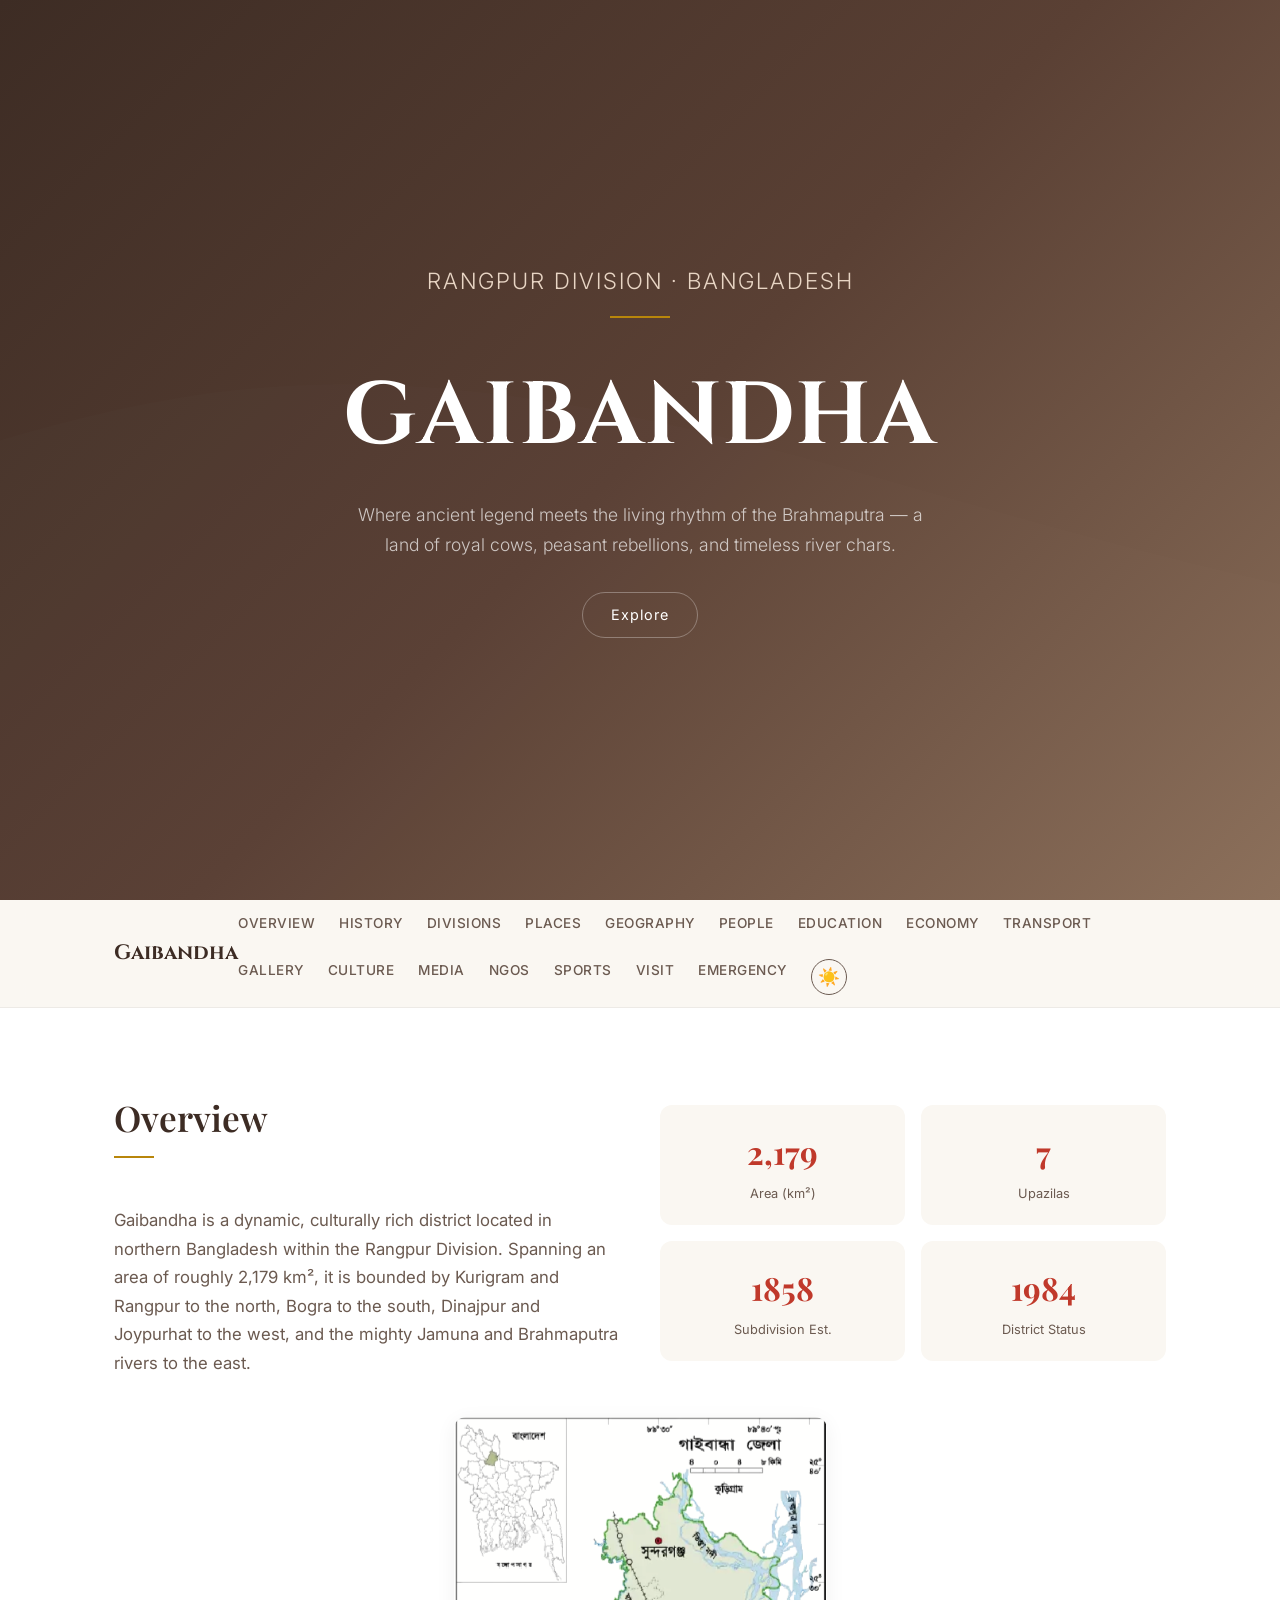
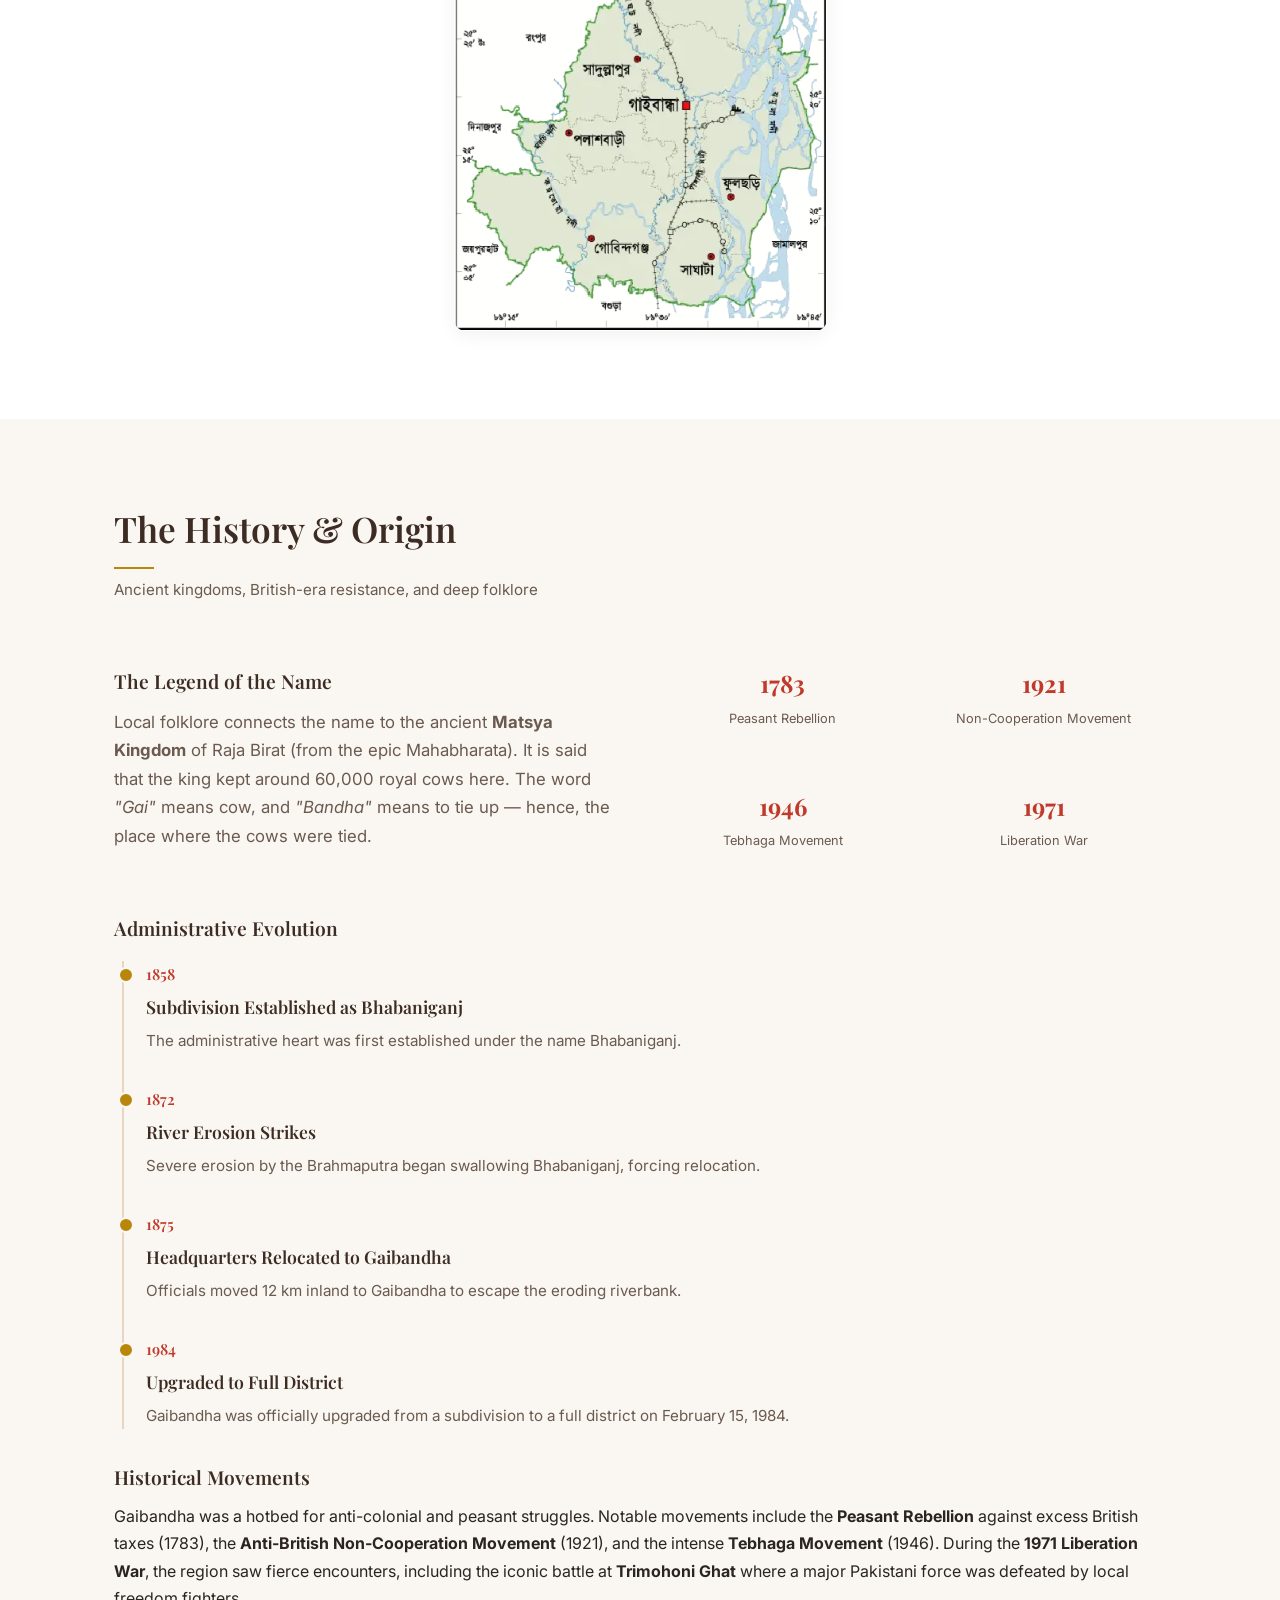
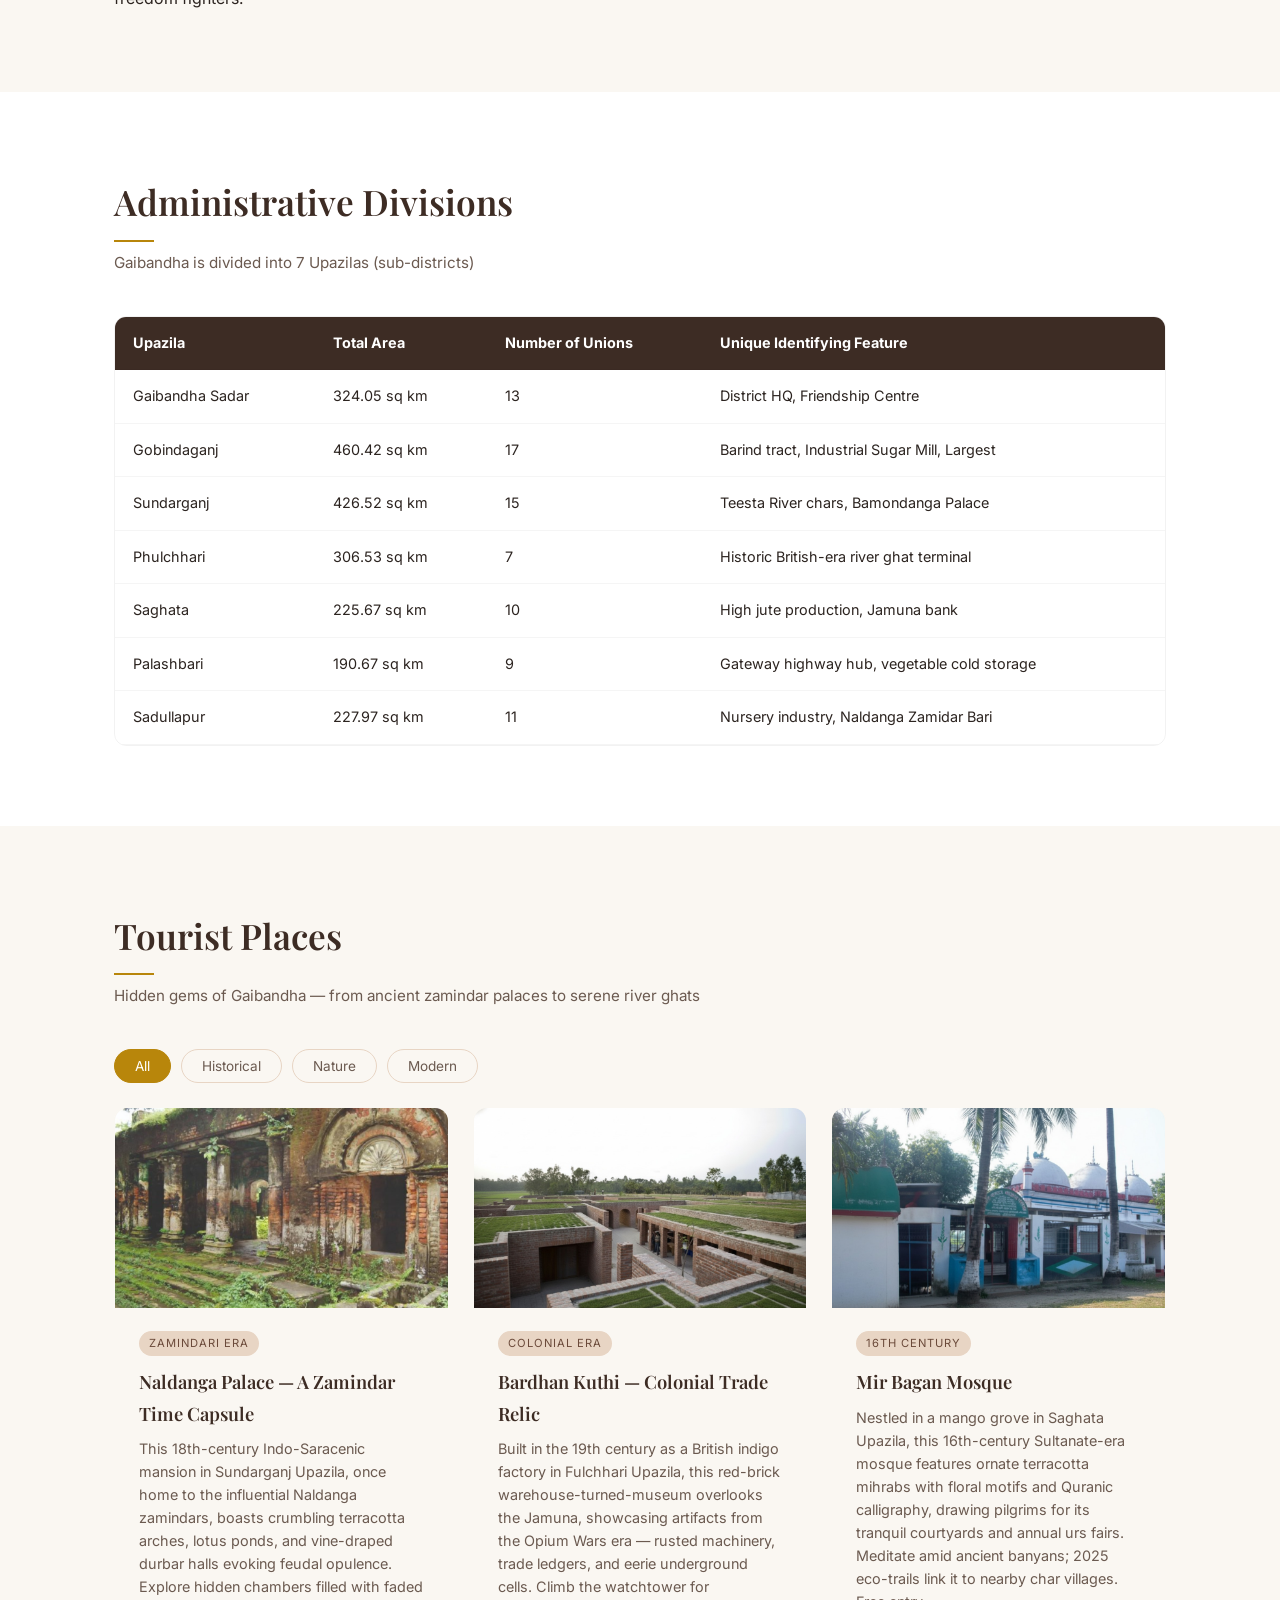
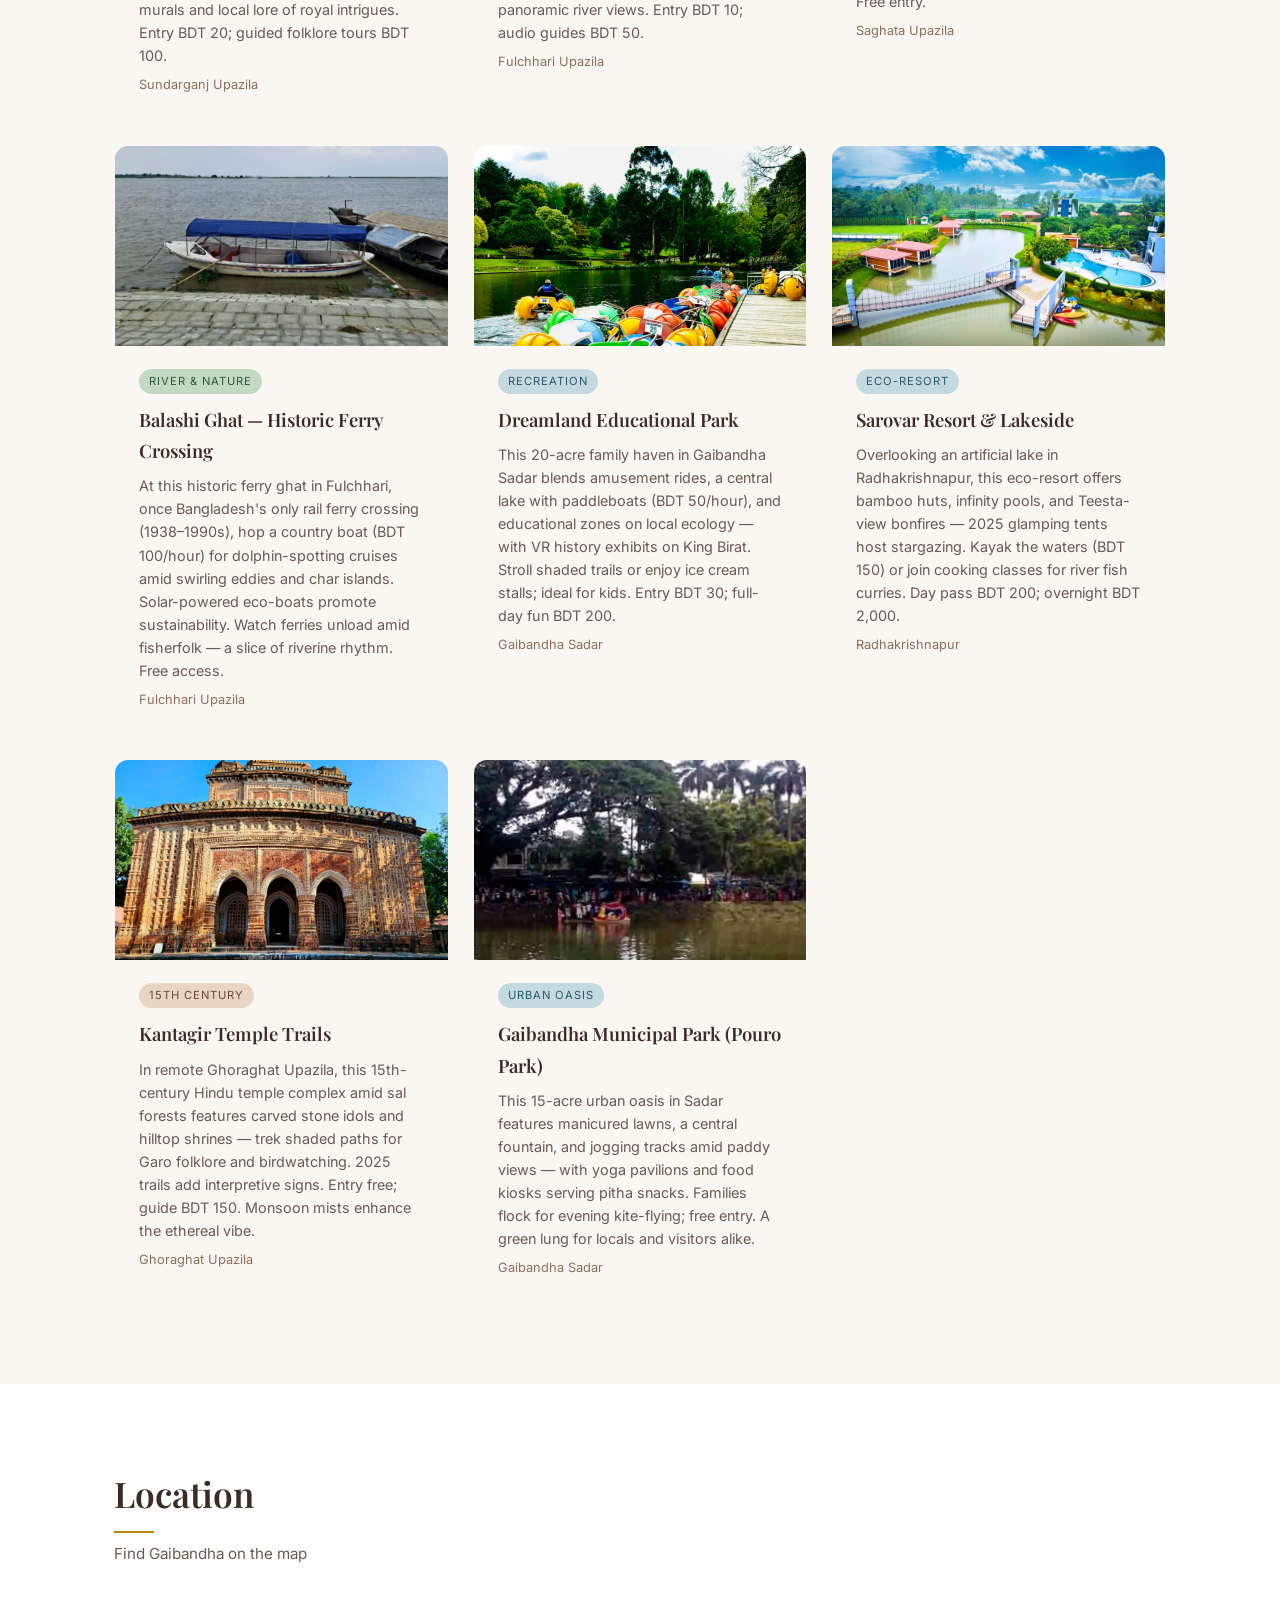
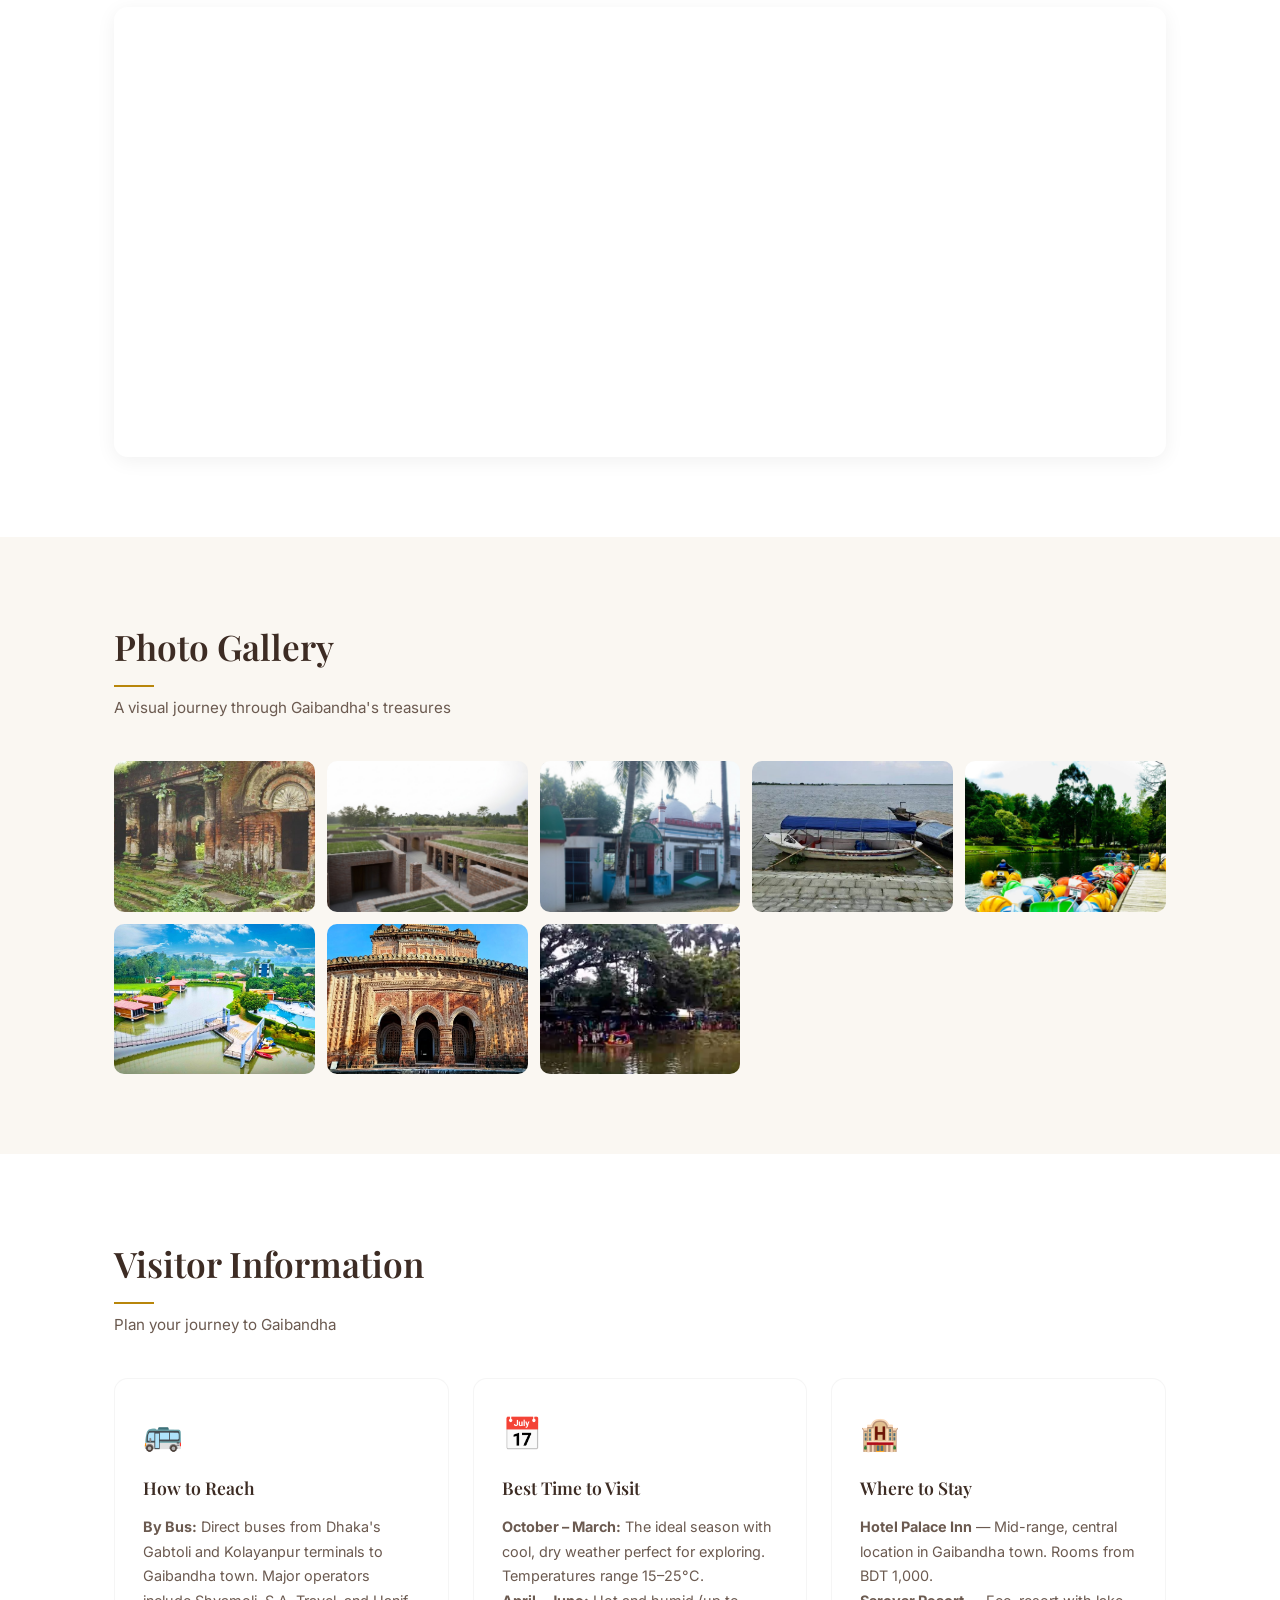
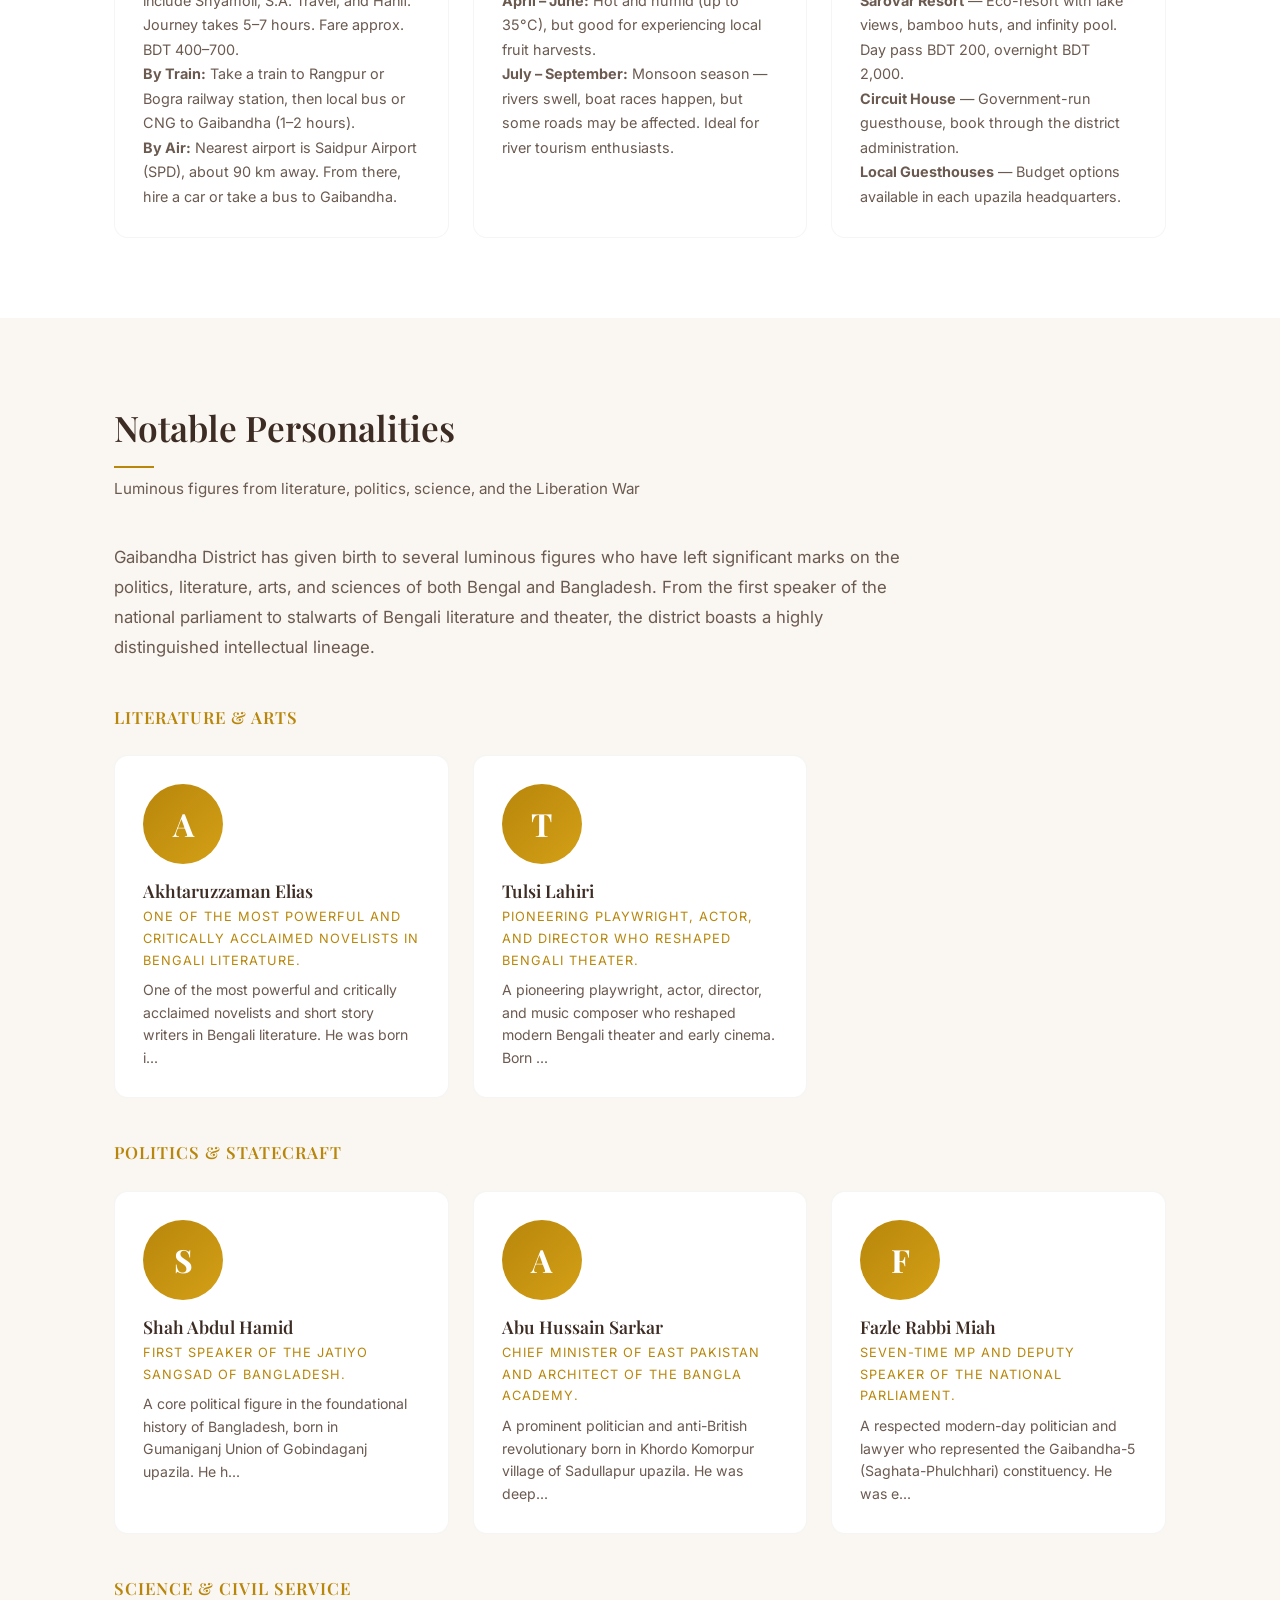
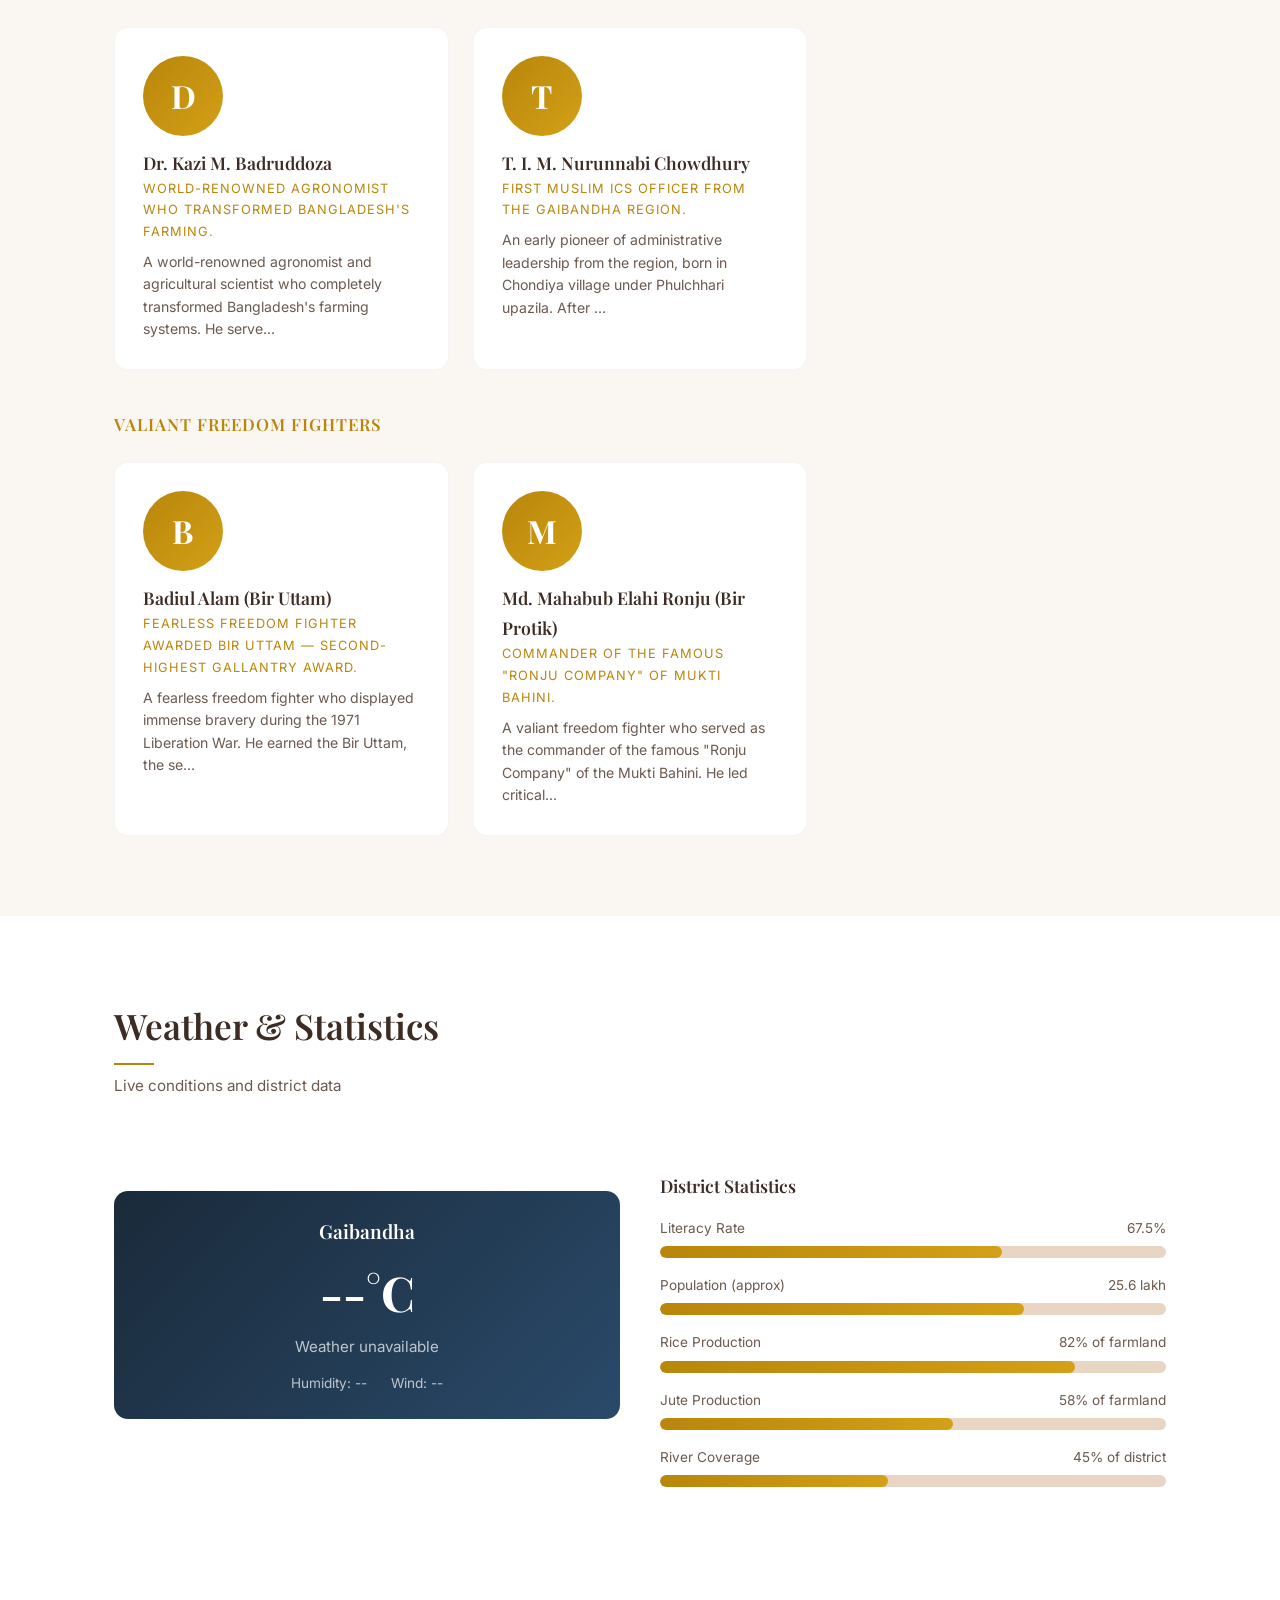
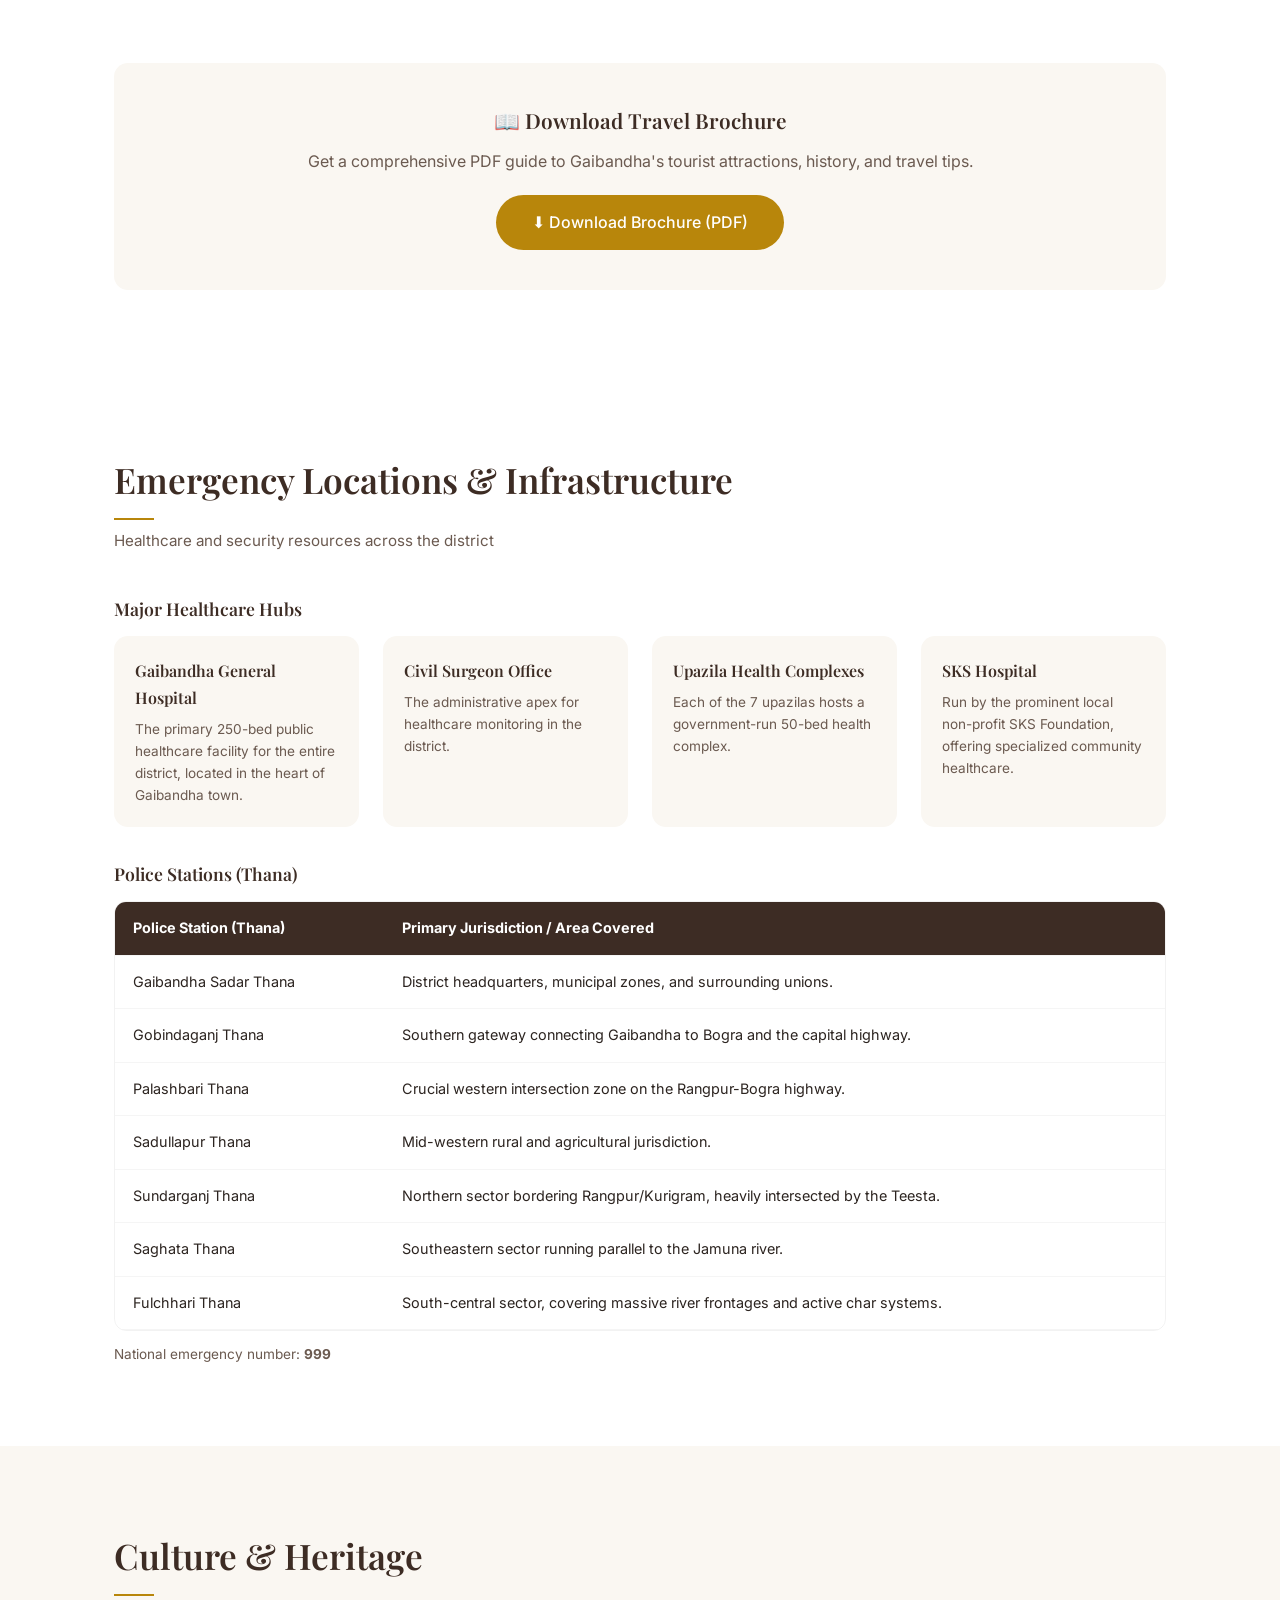
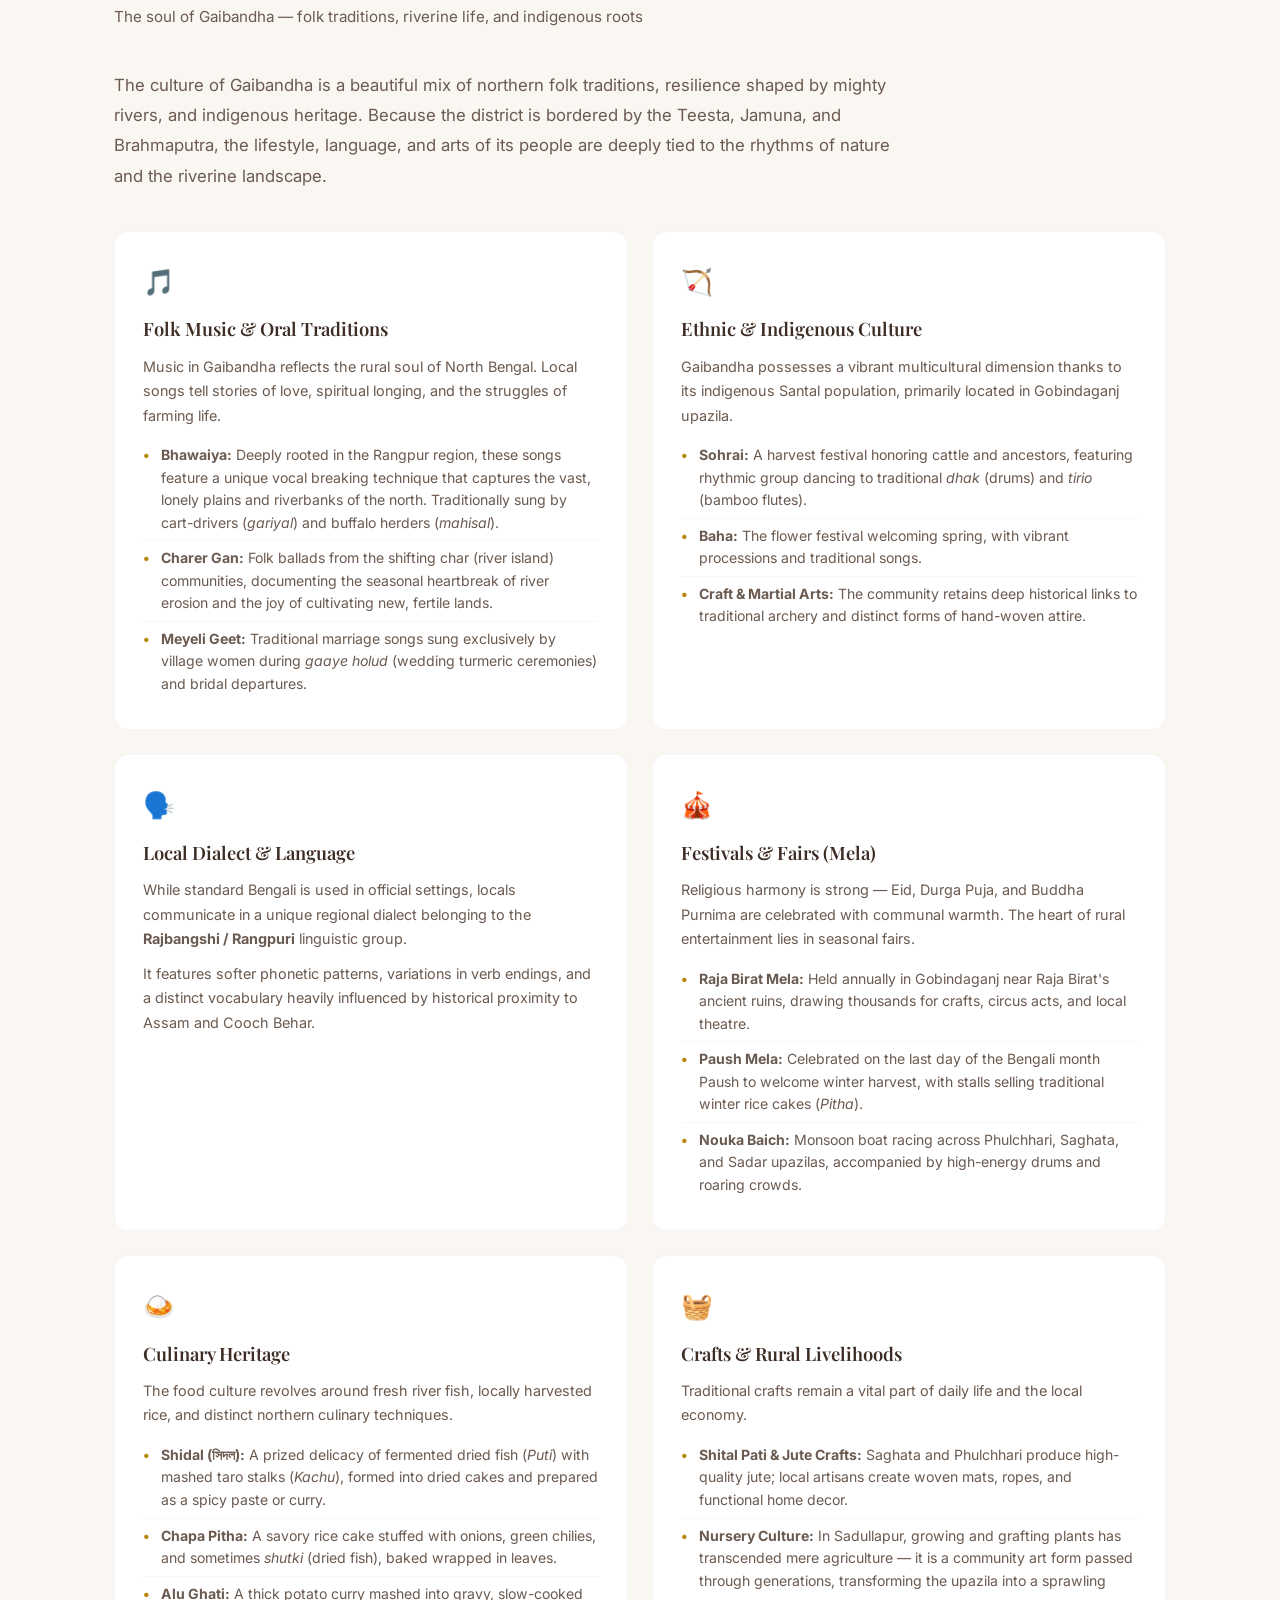
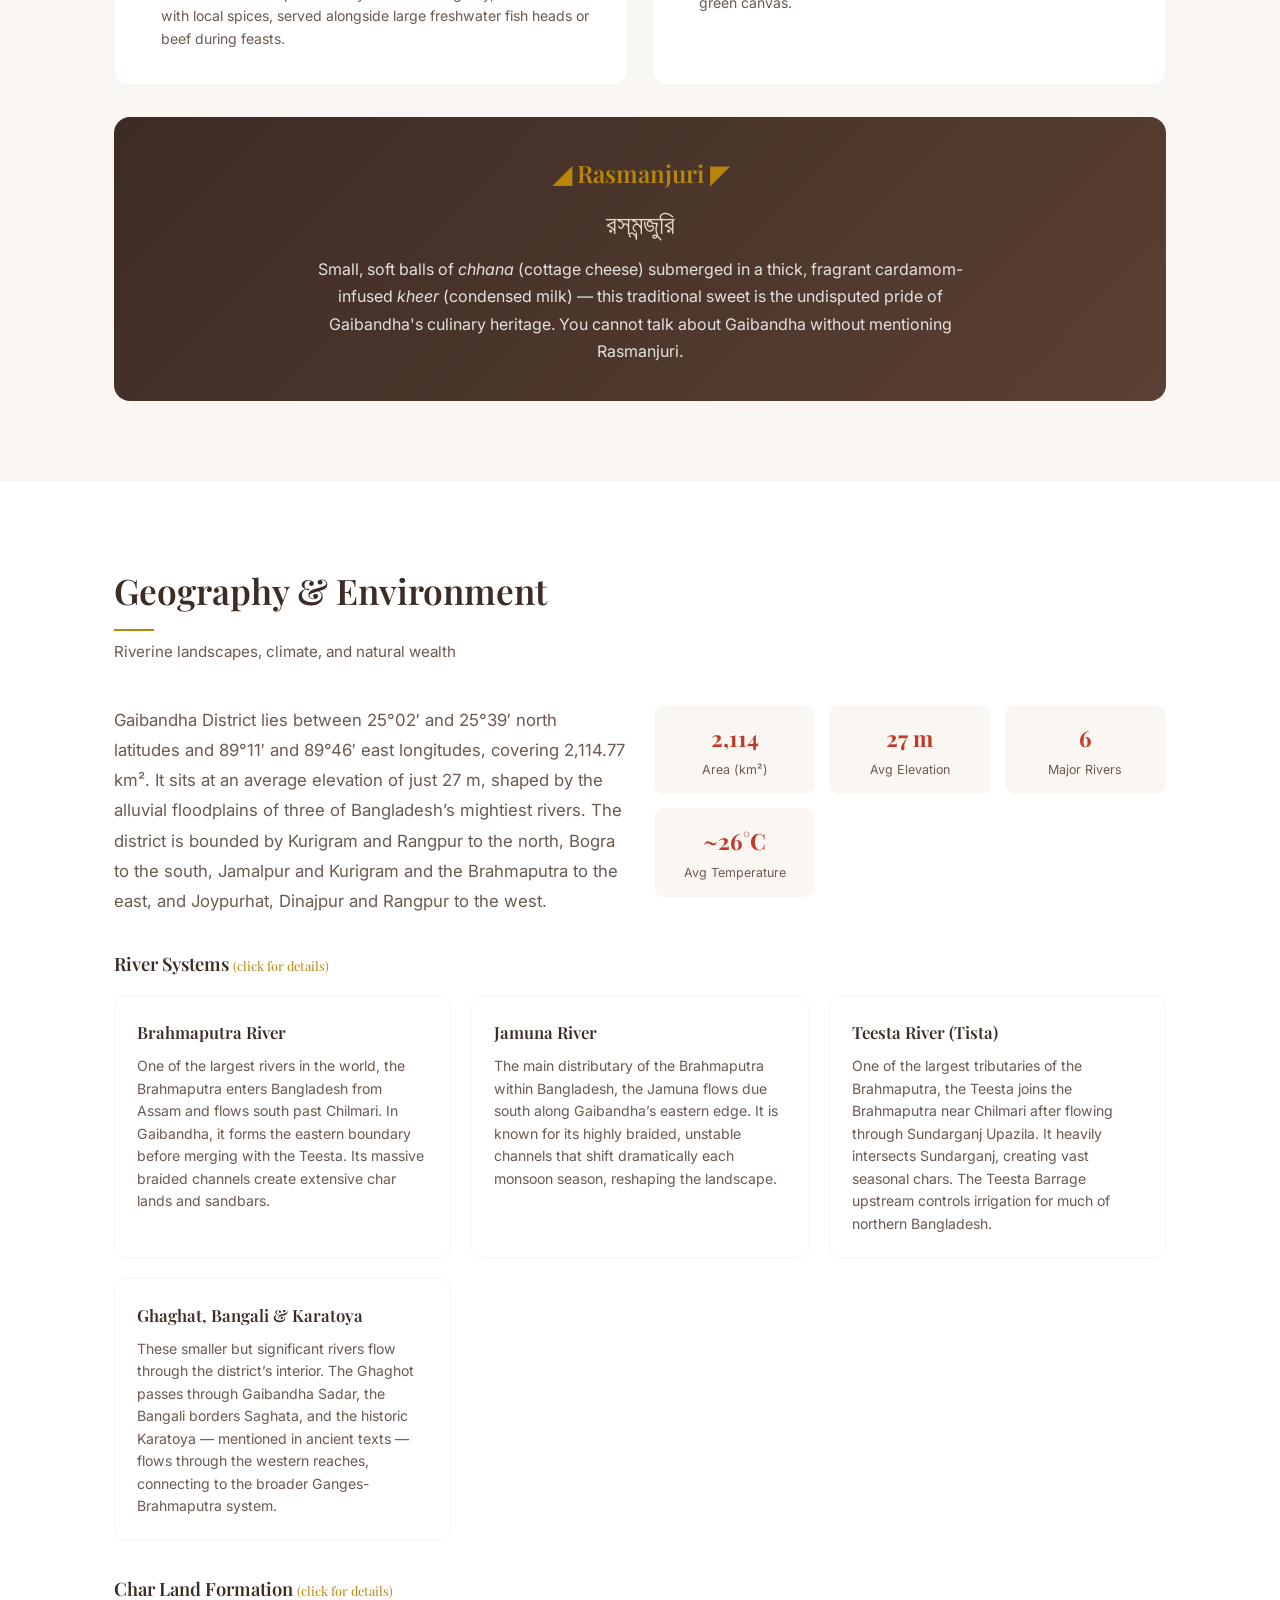
==== commit 79989a70: "Move guestbook to end of page" ====
--- a/index.html
+++ b/index.html
@@ -422,22 +422,6 @@
   </div>
 </section>
 
-<!-- ═══ Guestbook ═══ -->
-<section id="guestbook">
-  <div class="container">
-    <div class="section-header">
-      <h2 class="section-title">Guestbook</h2>
-      <p class="section-sub">Share your thoughts about Gaibandha</p>
-    </div>
-    <form class="guestbook-form" action="https://formspree.io/f/xqapaynv" method="POST">
-      <input type="text" name="name" placeholder="Your Name" required>
-      <input type="email" name="email" placeholder="Your Email" required>
-      <textarea name="message" placeholder="Share your thoughts, memories, or questions about Gaibandha..." required></textarea>
-      <button type="submit" class="submit-btn">Send Message</button>
-    </form>
-  </div>
-</section>
-
 <!-- ═══ Download Brochure ═══ -->
 <section id="brochure" style="background:var(--white);">
   <div class="container">
@@ -1013,6 +997,22 @@
 
 <button id="scrollTop" aria-label="Scroll to top">&#8593;</button>
 
+<!-- ═══ Guestbook ═══ -->
+<section id="guestbook">
+  <div class="container">
+    <div class="section-header">
+      <h2 class="section-title">Guestbook</h2>
+      <p class="section-sub">Share your thoughts about Gaibandha</p>
+    </div>
+    <form class="guestbook-form" action="https://formspree.io/f/xqapaynv" method="POST">
+      <input type="text" name="name" placeholder="Your Name" required>
+      <input type="email" name="email" placeholder="Your Email" required>
+      <textarea name="message" placeholder="Share your thoughts, memories, or questions about Gaibandha..." required></textarea>
+      <button type="submit" class="submit-btn">Send Message</button>
+    </form>
+  </div>
+</section>
+
 <!-- ═══ Footer ═══ -->
 <footer>
   <div class="container">
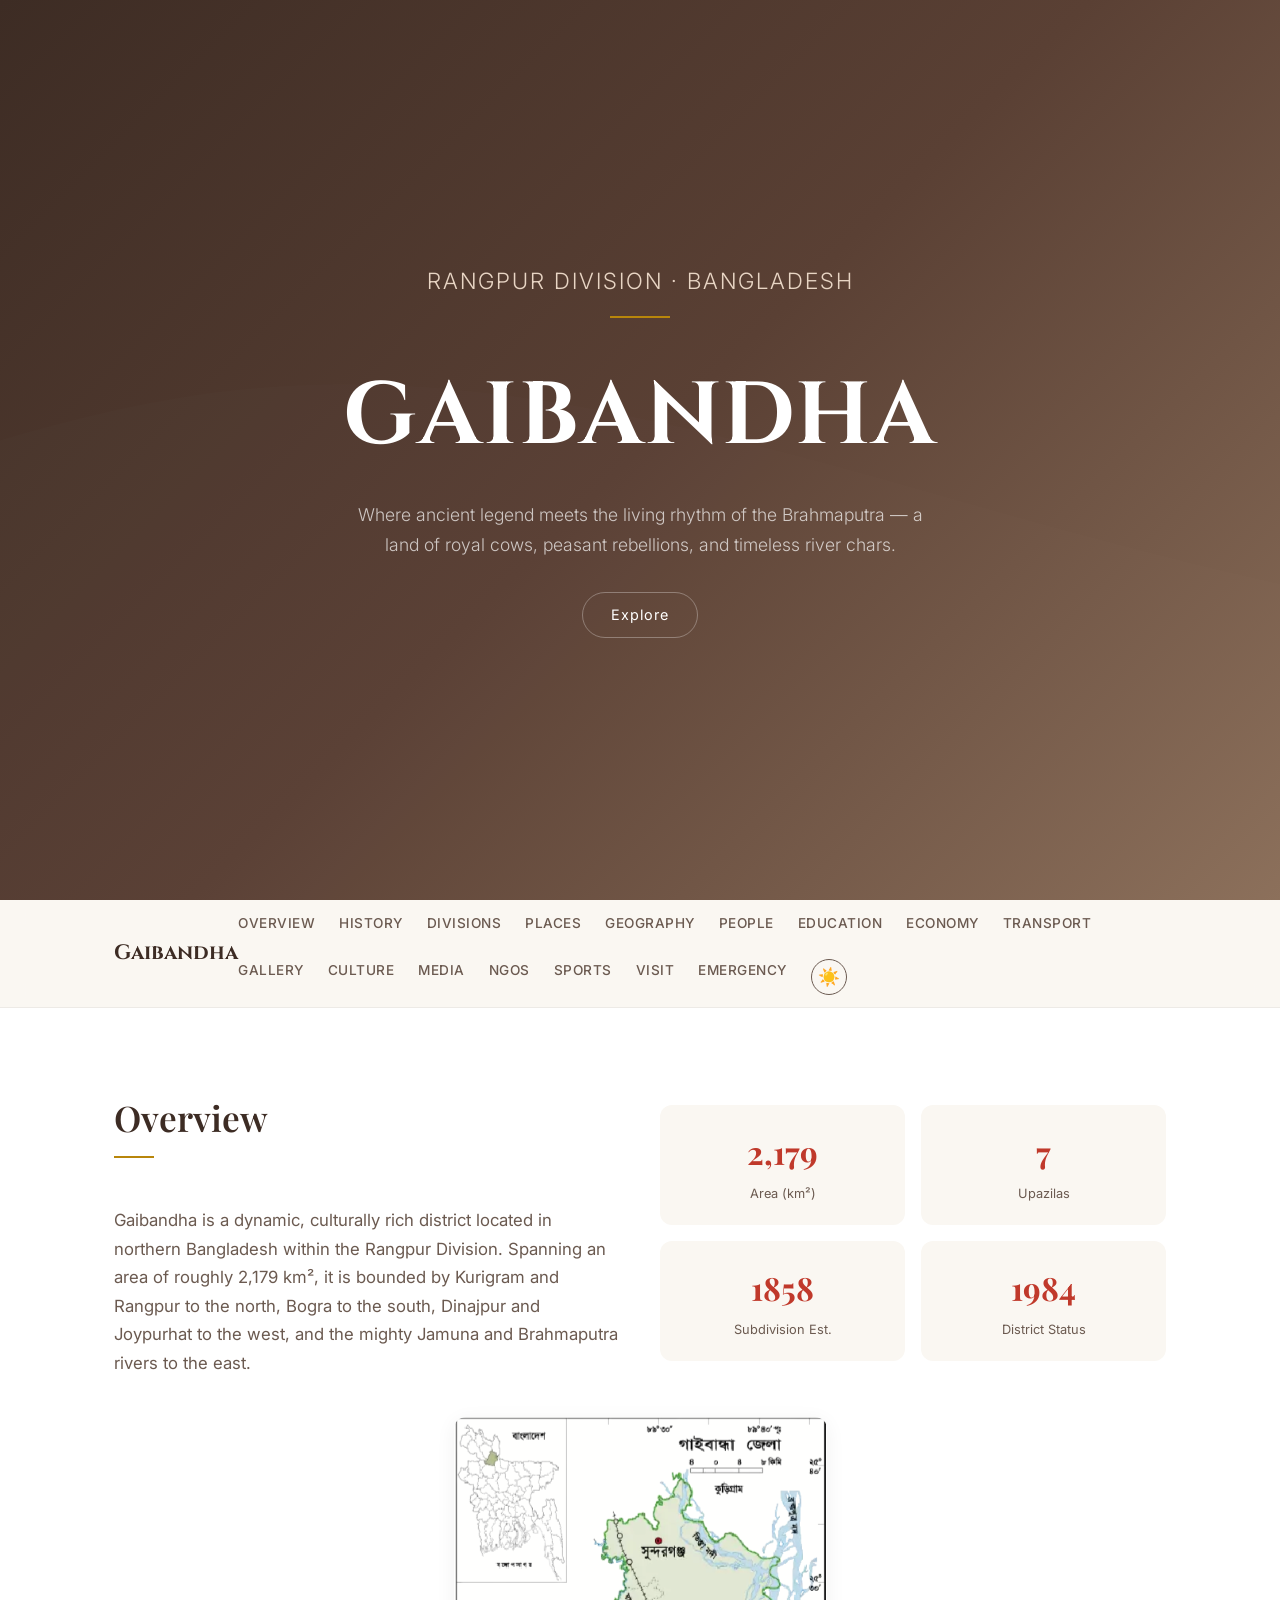
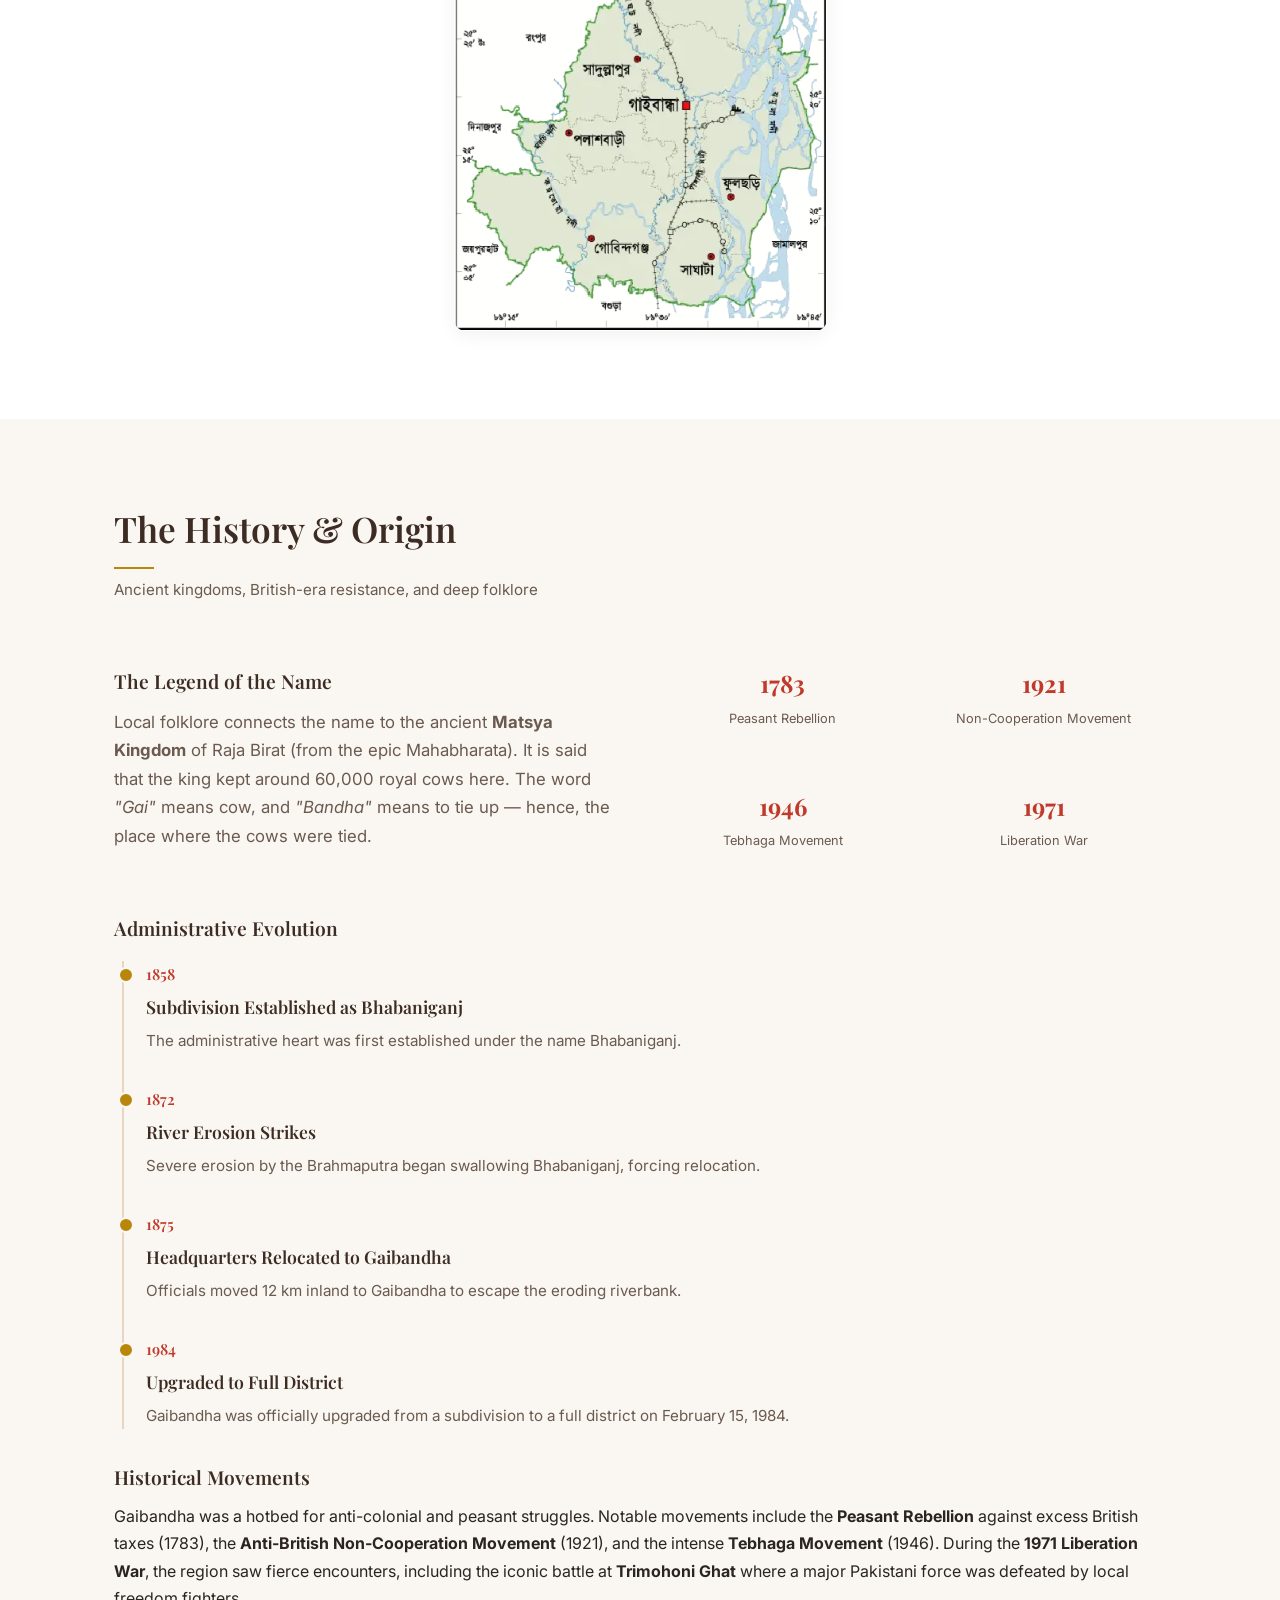
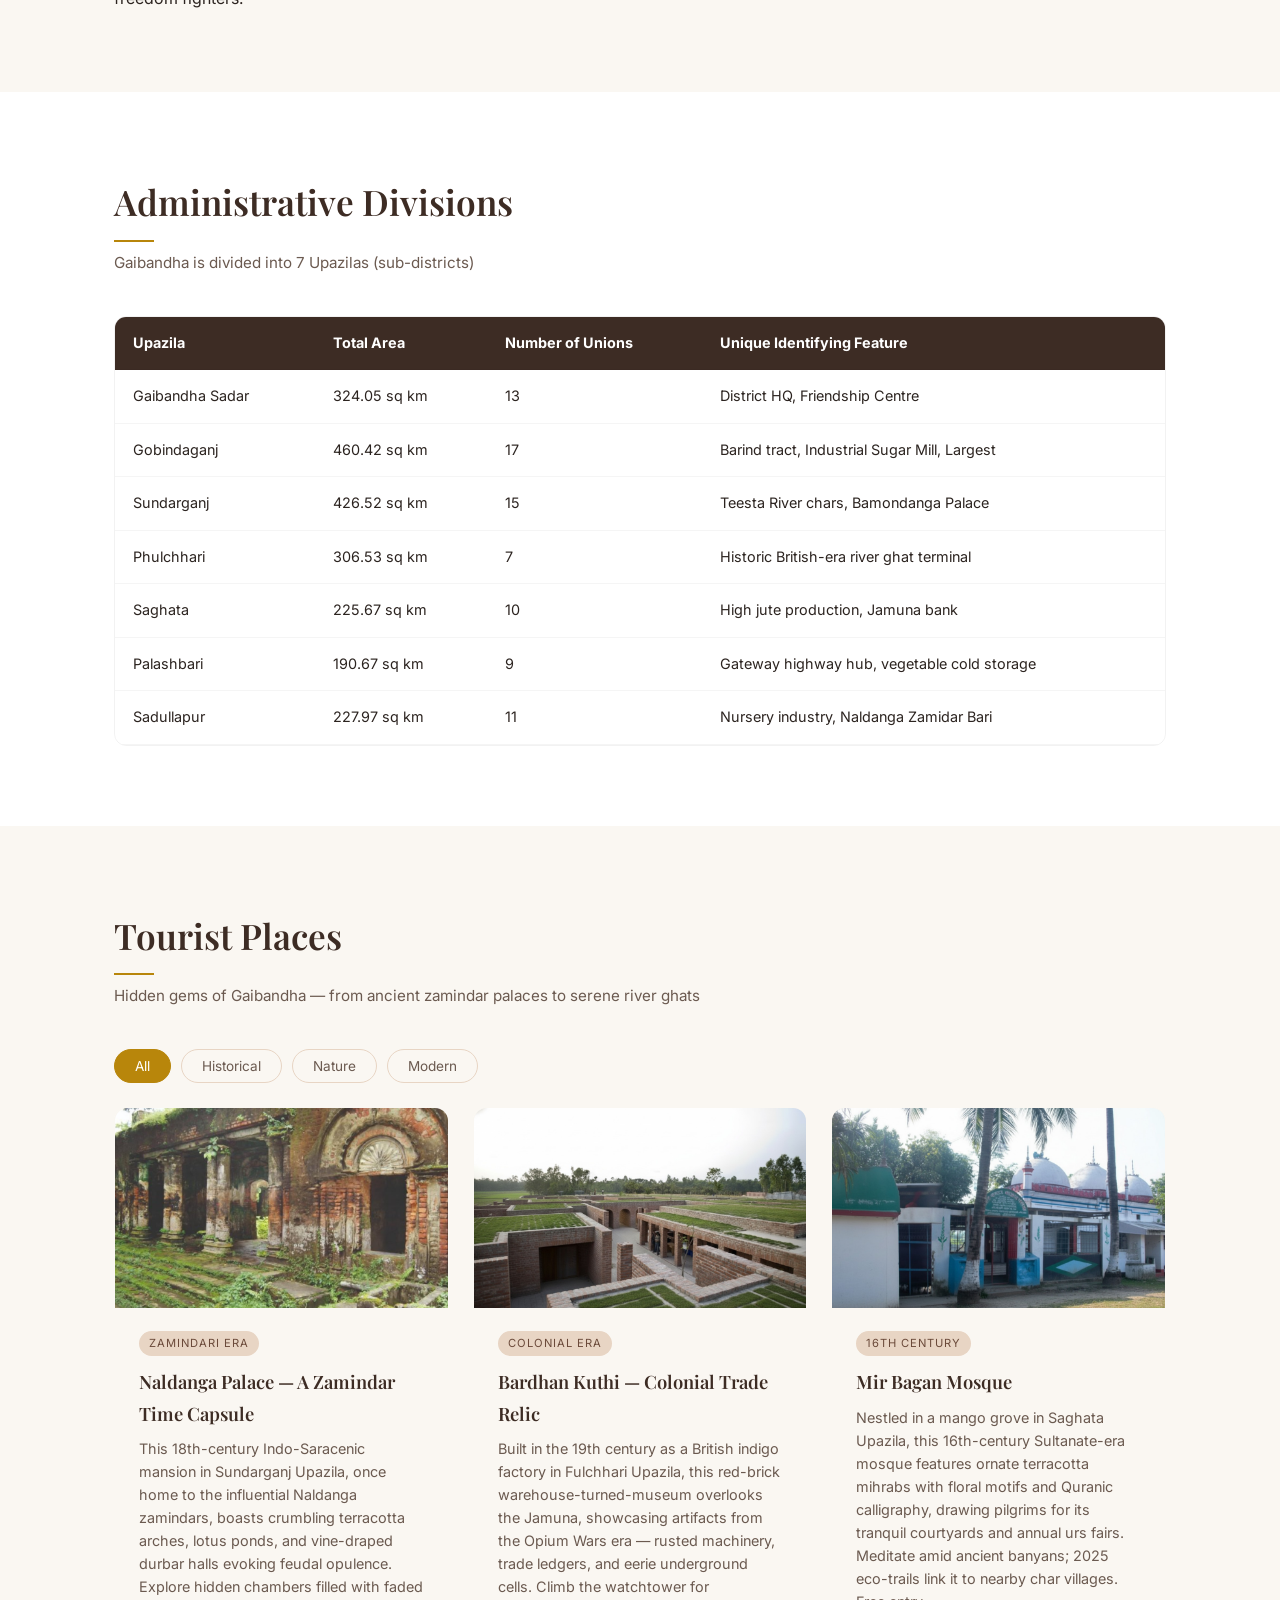
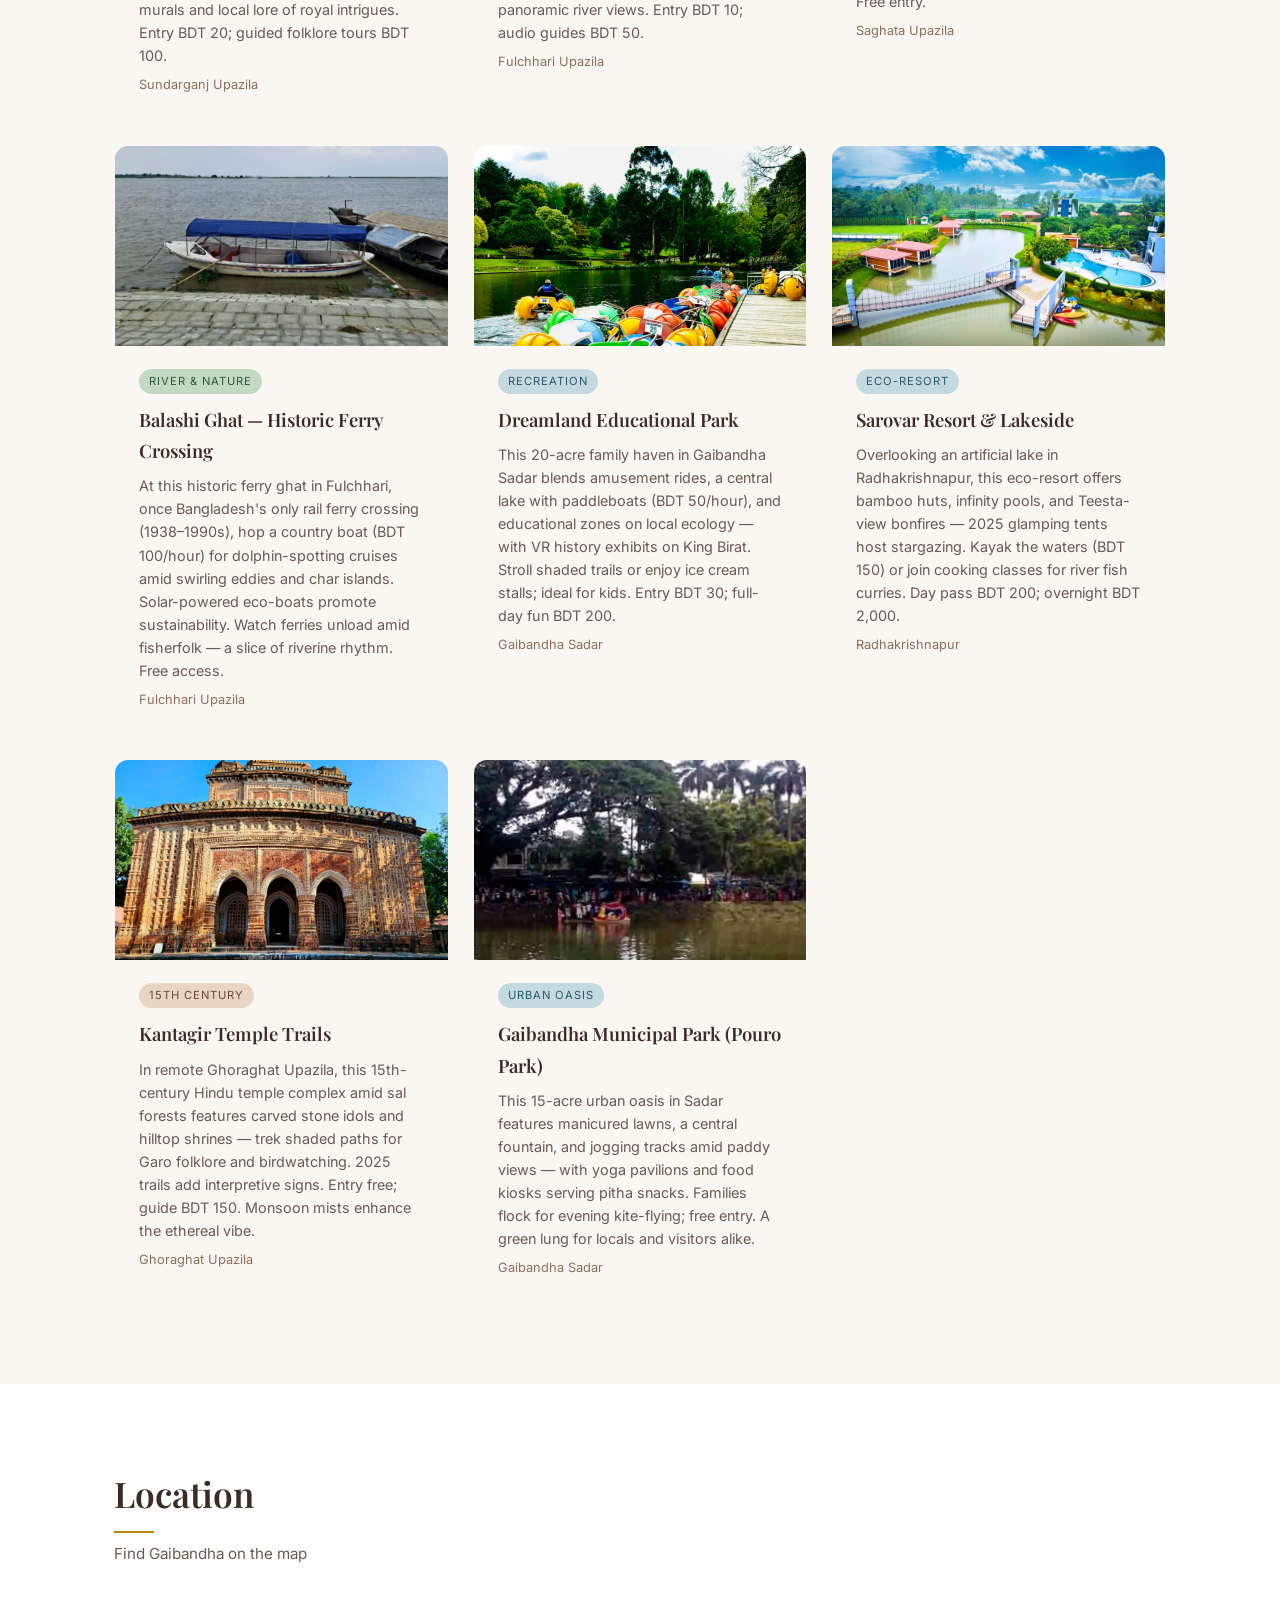
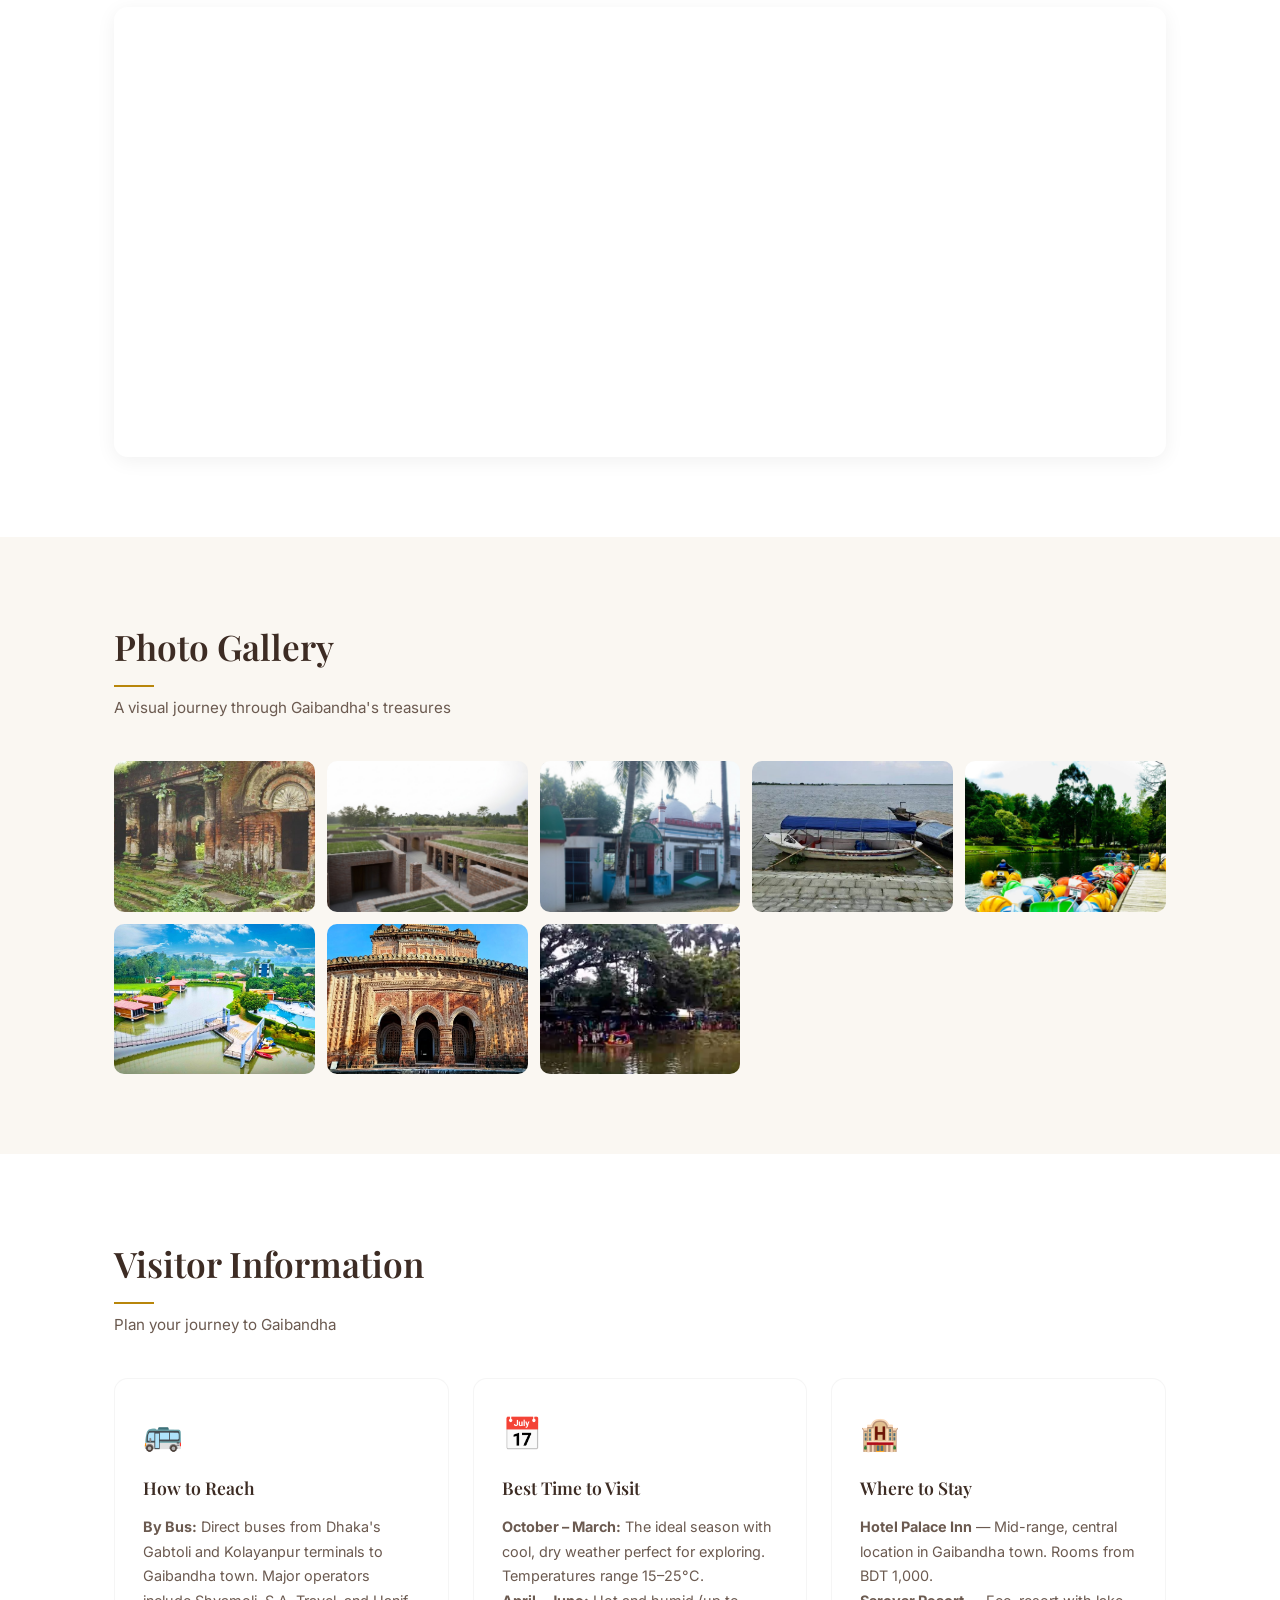
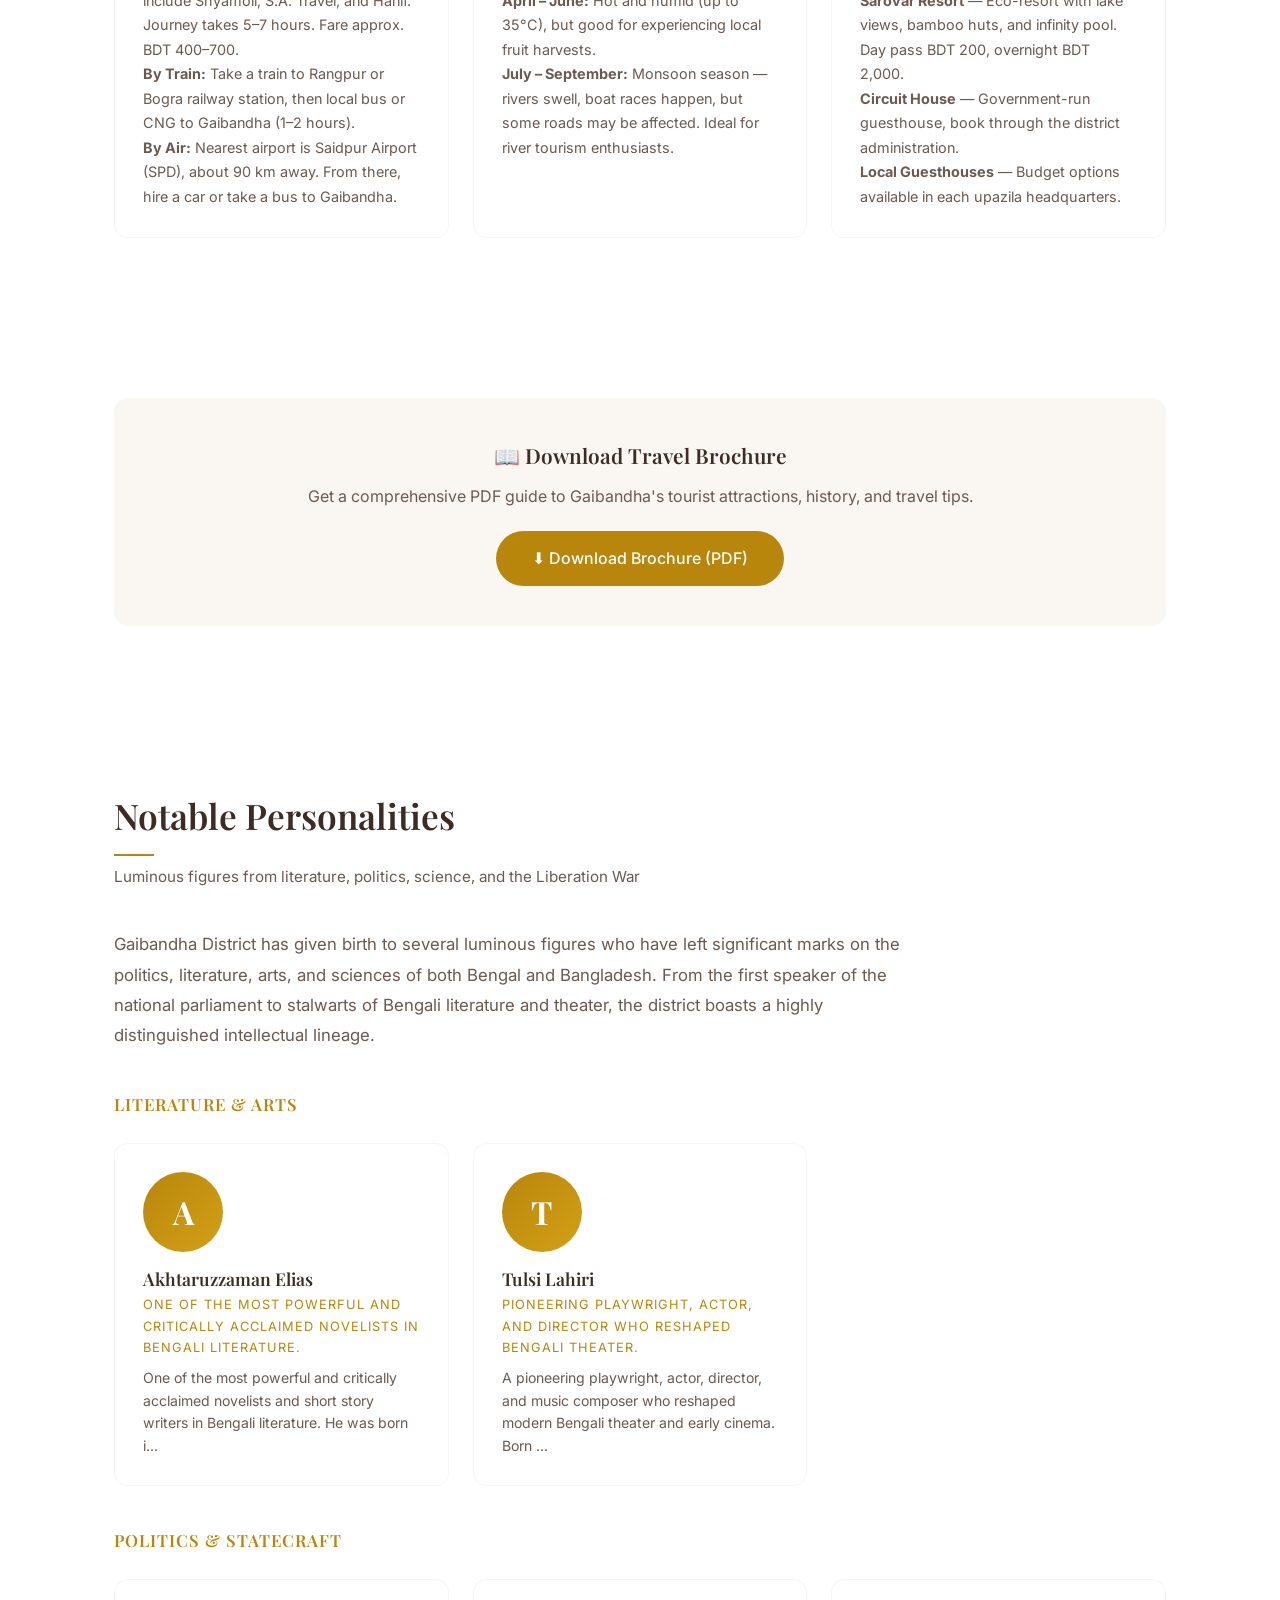
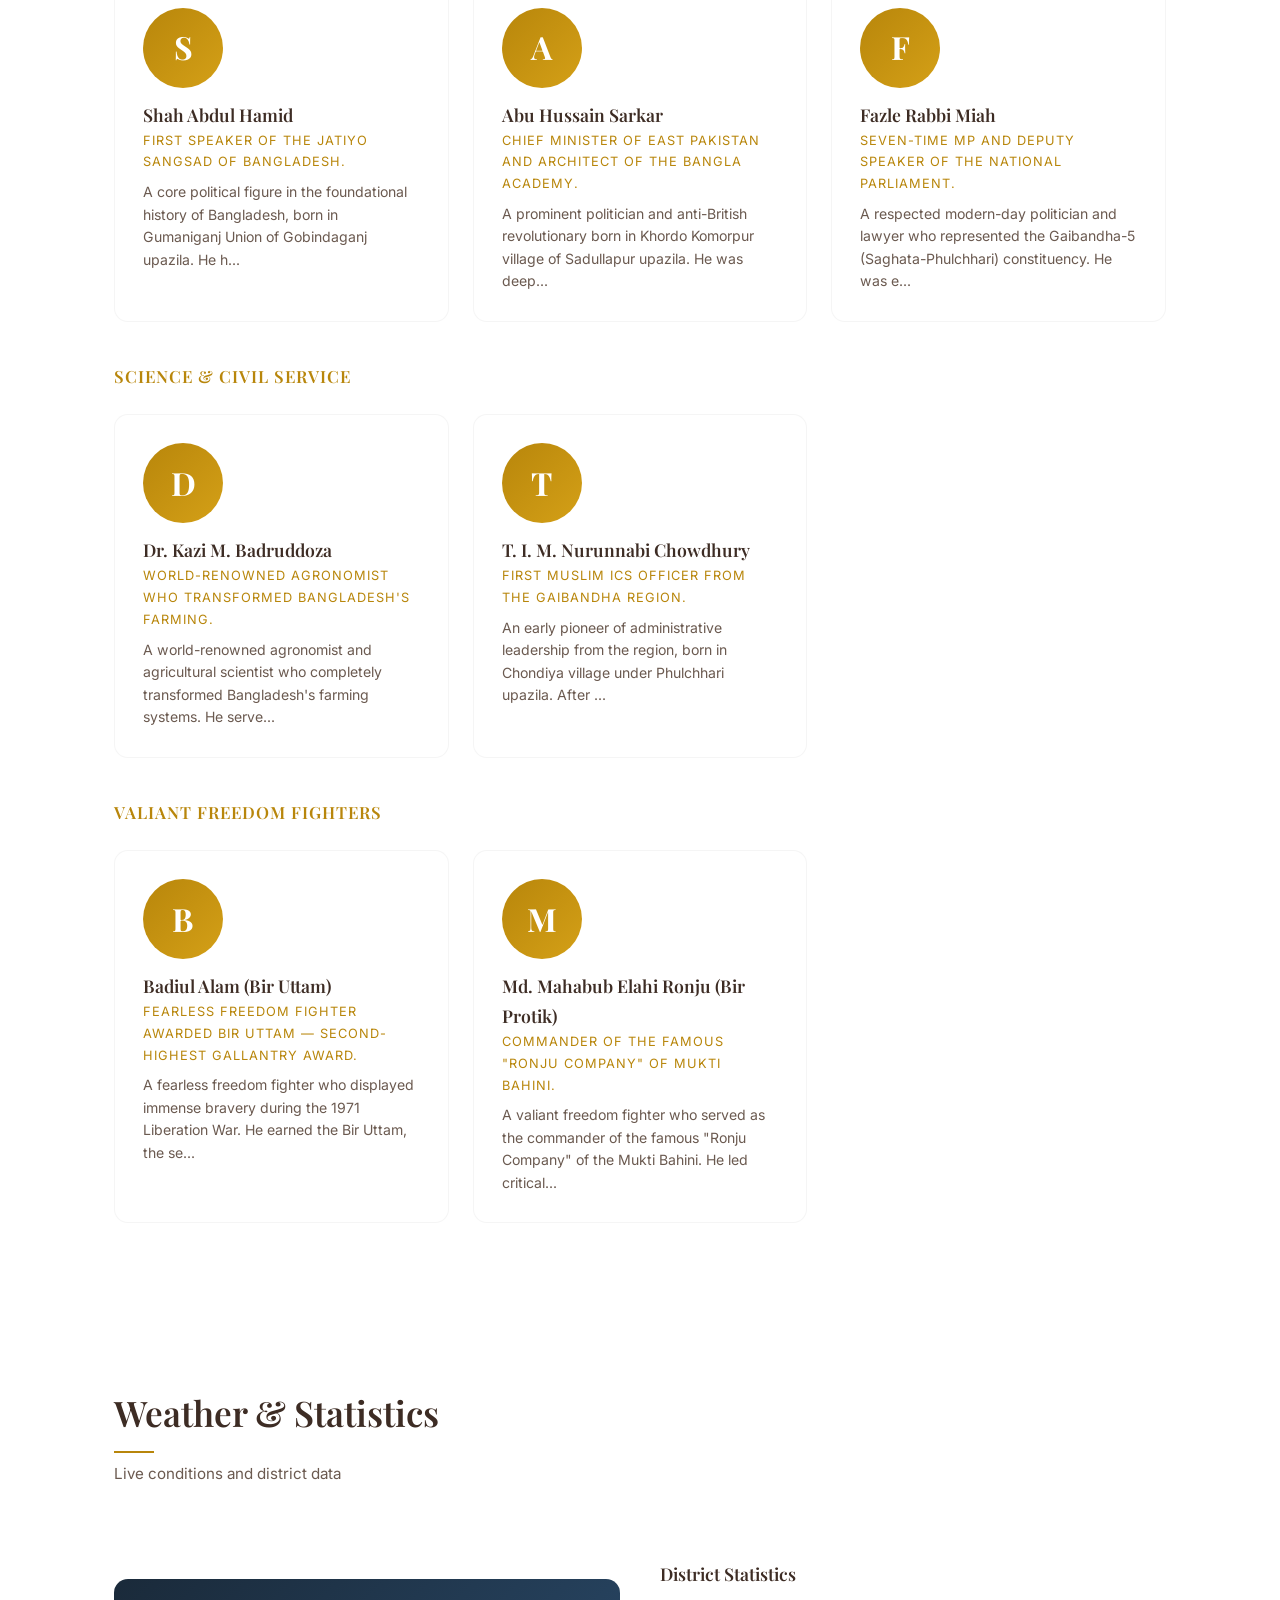
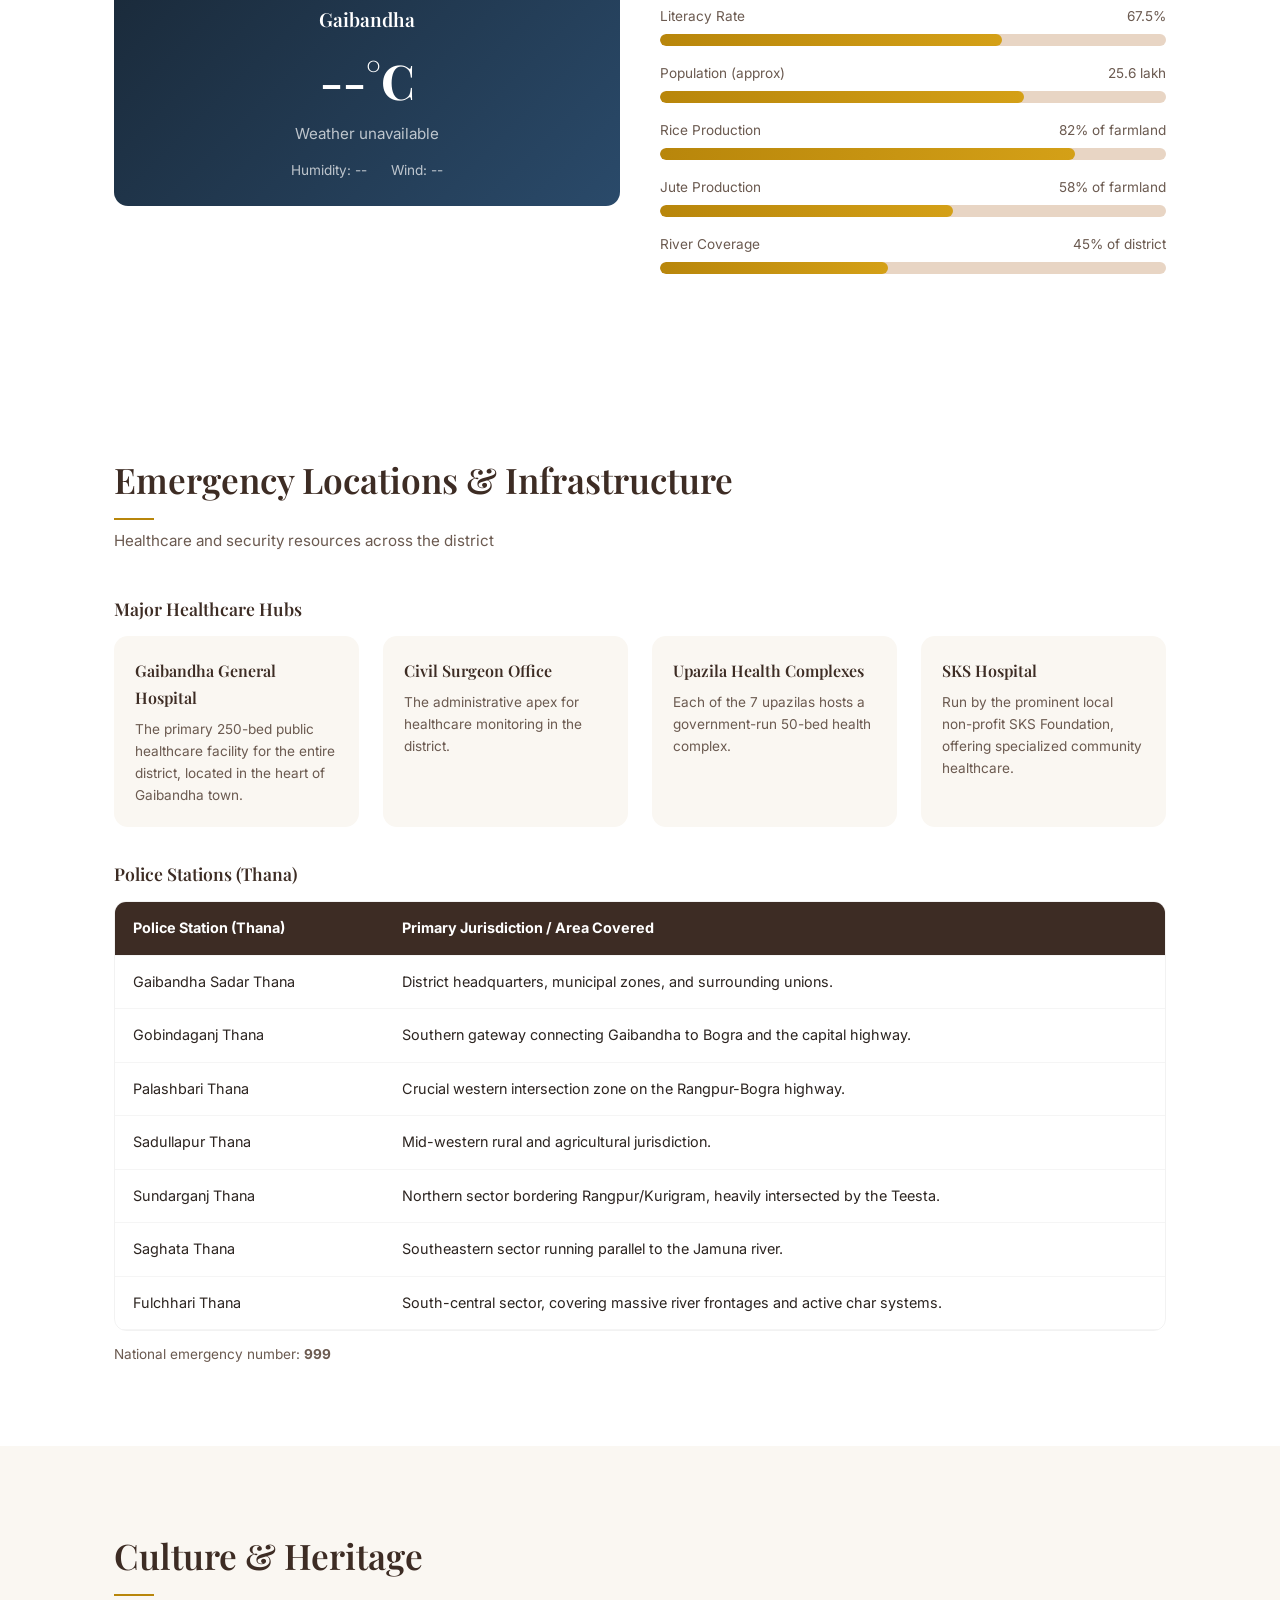
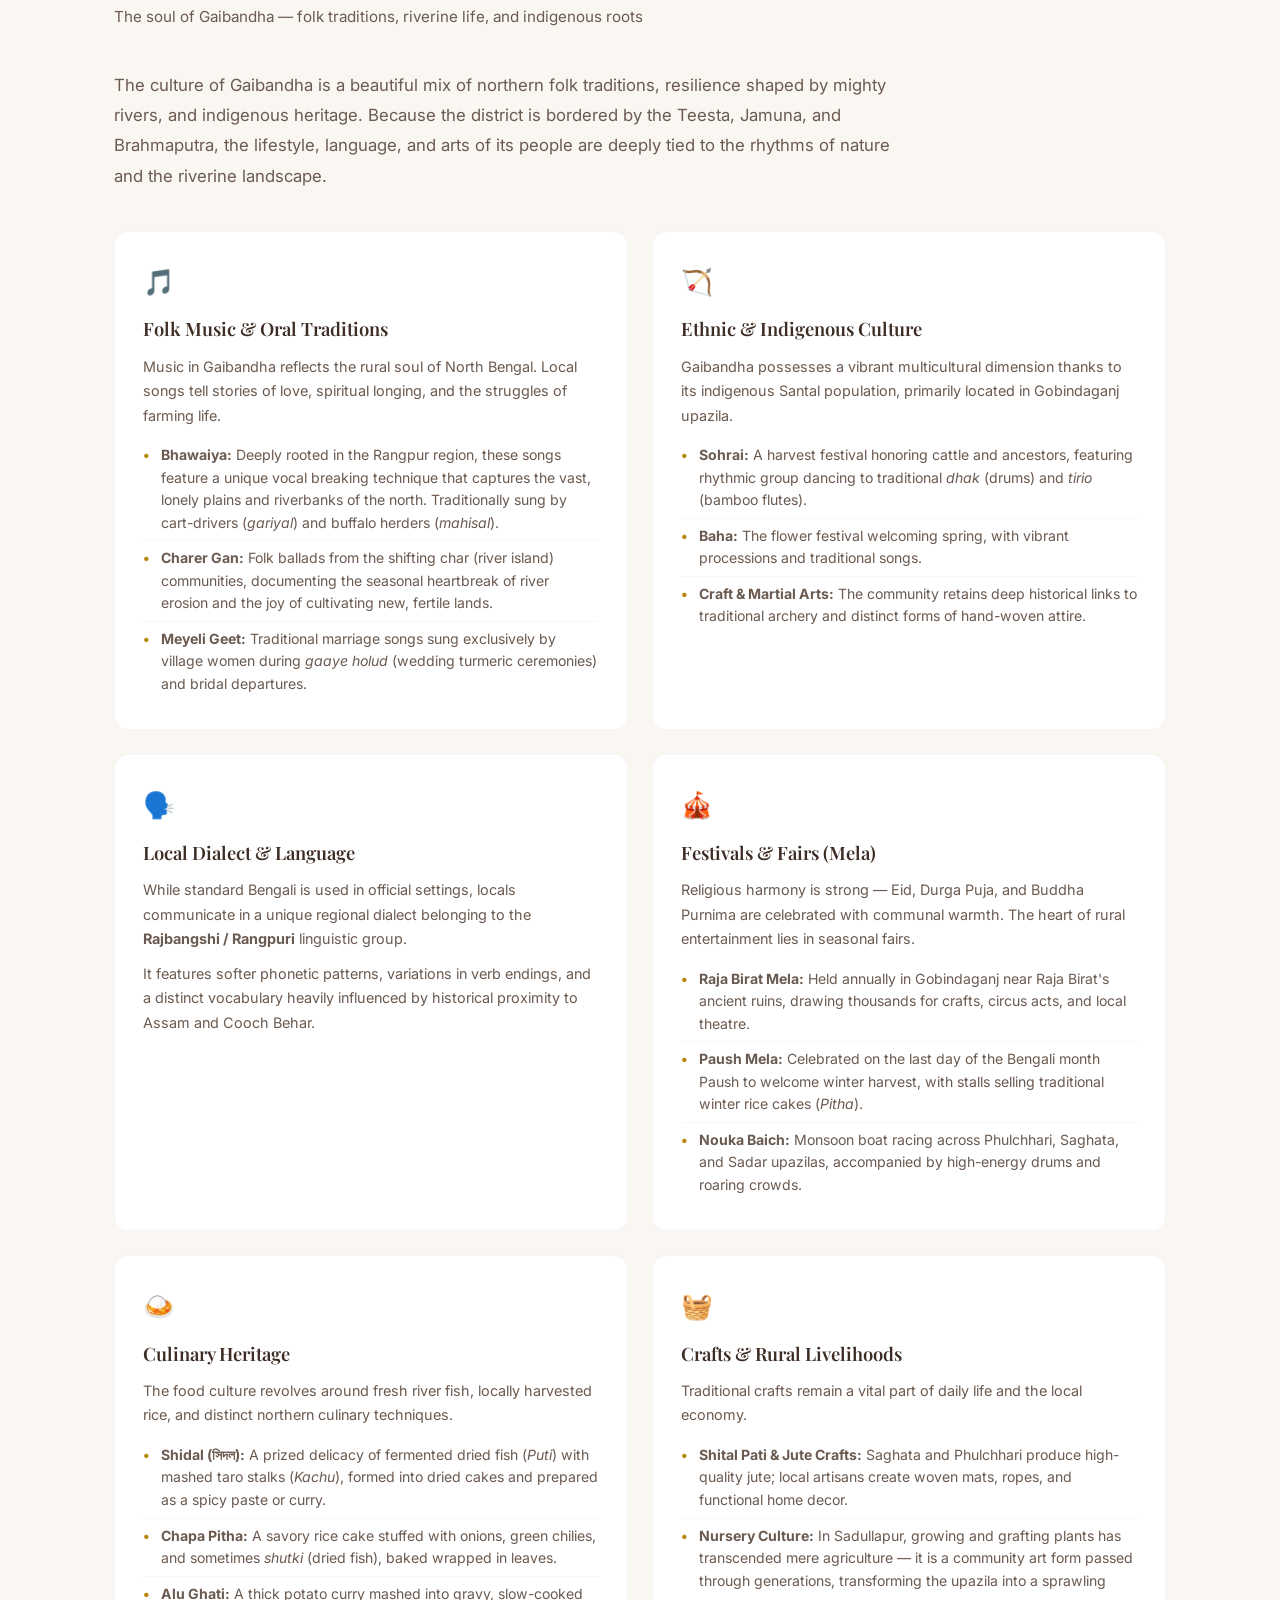
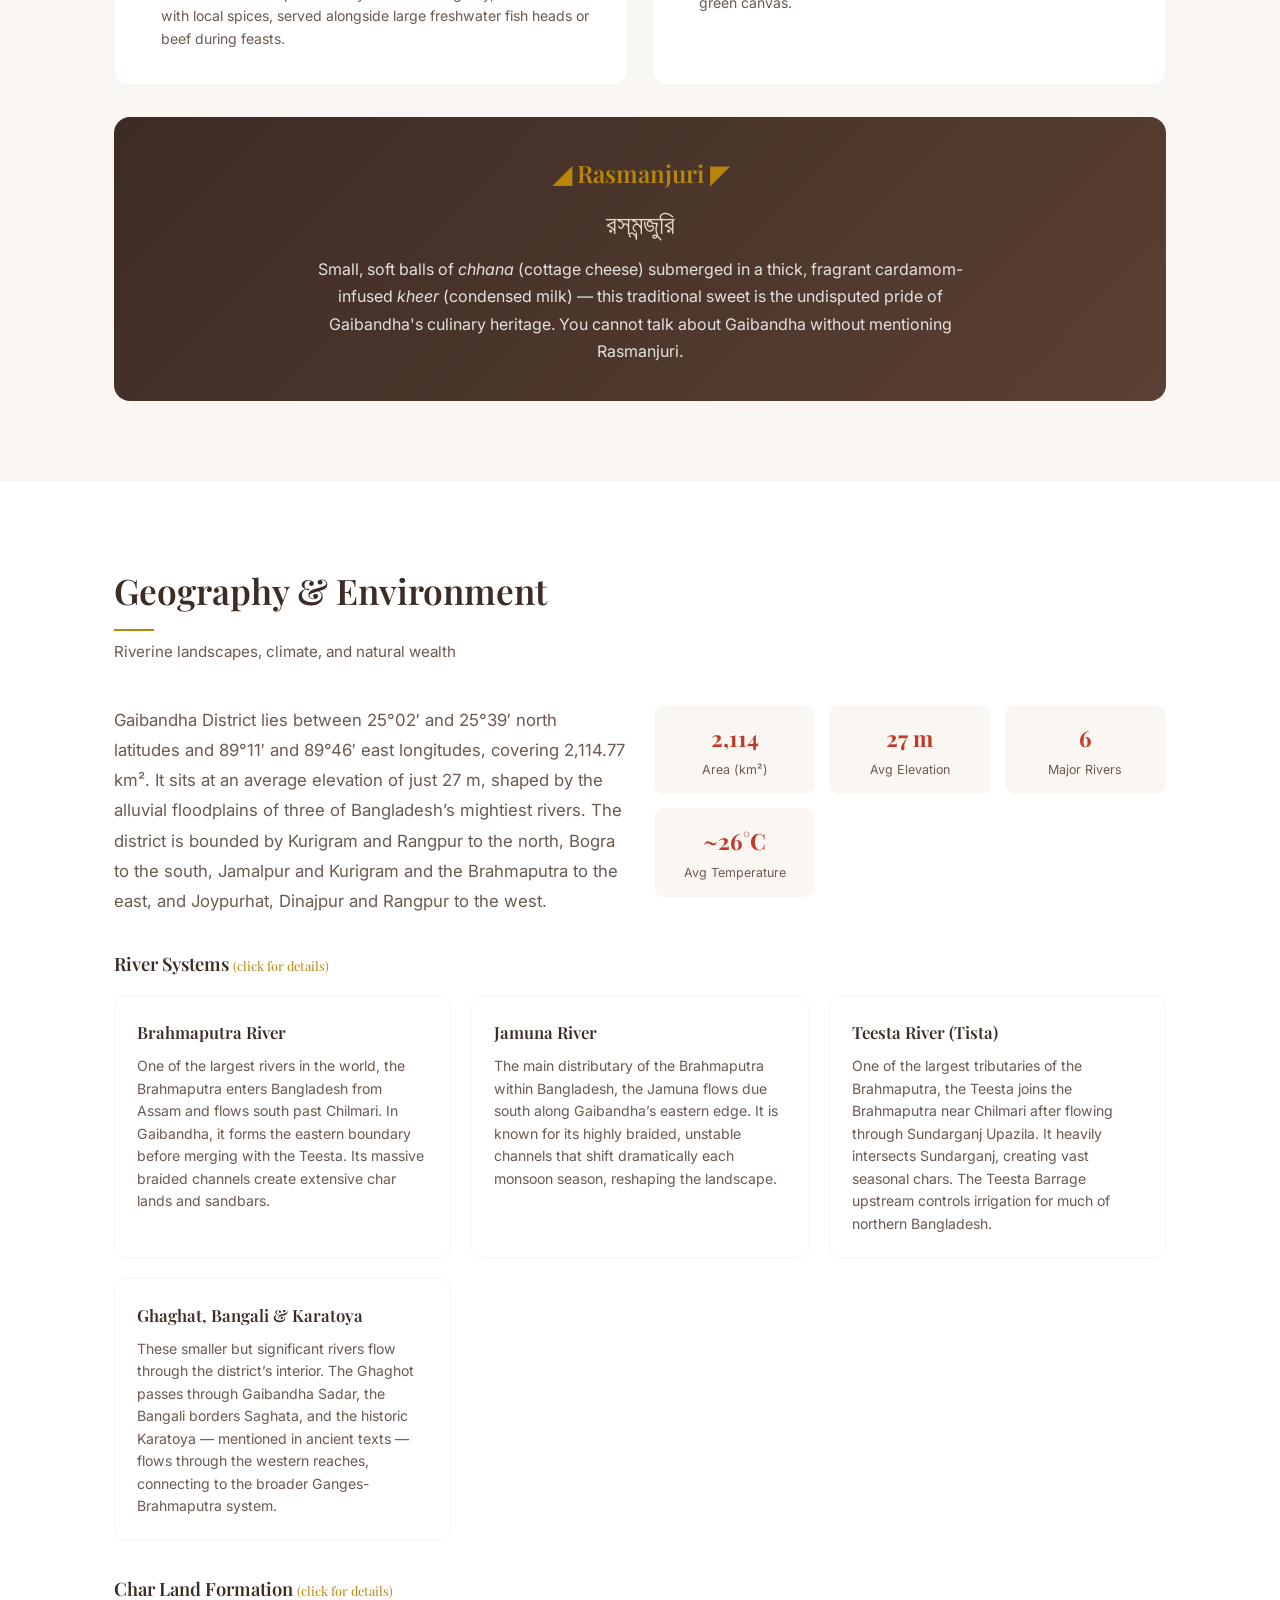
==== commit ad16c87a: "Move brochure beneath visitor info" ====
--- a/index.html
+++ b/index.html
@@ -362,6 +362,17 @@
   </div>
 </section>
 
+<!-- ═══ Download Brochure ═══ -->
+<section id="brochure" style="background:var(--white);">
+  <div class="container">
+    <div class="brochure-cta">
+      <h3>📖 Download Travel Brochure</h3>
+      <p>Get a comprehensive PDF guide to Gaibandha's tourist attractions, history, and travel tips.</p>
+      <a href="Tourist places of gaibandha.pdf" class="brochure-btn" download>⬇ Download Brochure (PDF)</a>
+    </div>
+  </div>
+</section>
+
 <!-- ═══ Personalities ═══ -->
 <section id="personalities">
   <div class="container">
@@ -422,17 +433,6 @@
   </div>
 </section>
 
-<!-- ═══ Download Brochure ═══ -->
-<section id="brochure" style="background:var(--white);">
-  <div class="container">
-    <div class="brochure-cta">
-      <h3>📖 Download Travel Brochure</h3>
-      <p>Get a comprehensive PDF guide to Gaibandha's tourist attractions, history, and travel tips.</p>
-      <a href="Tourist places of gaibandha.pdf" class="brochure-btn" download>⬇ Download Brochure (PDF)</a>
-    </div>
-  </div>
-</section>
-
 <!-- ═══ Emergency ═══ -->
 <section id="emergency">
   <div class="container">
